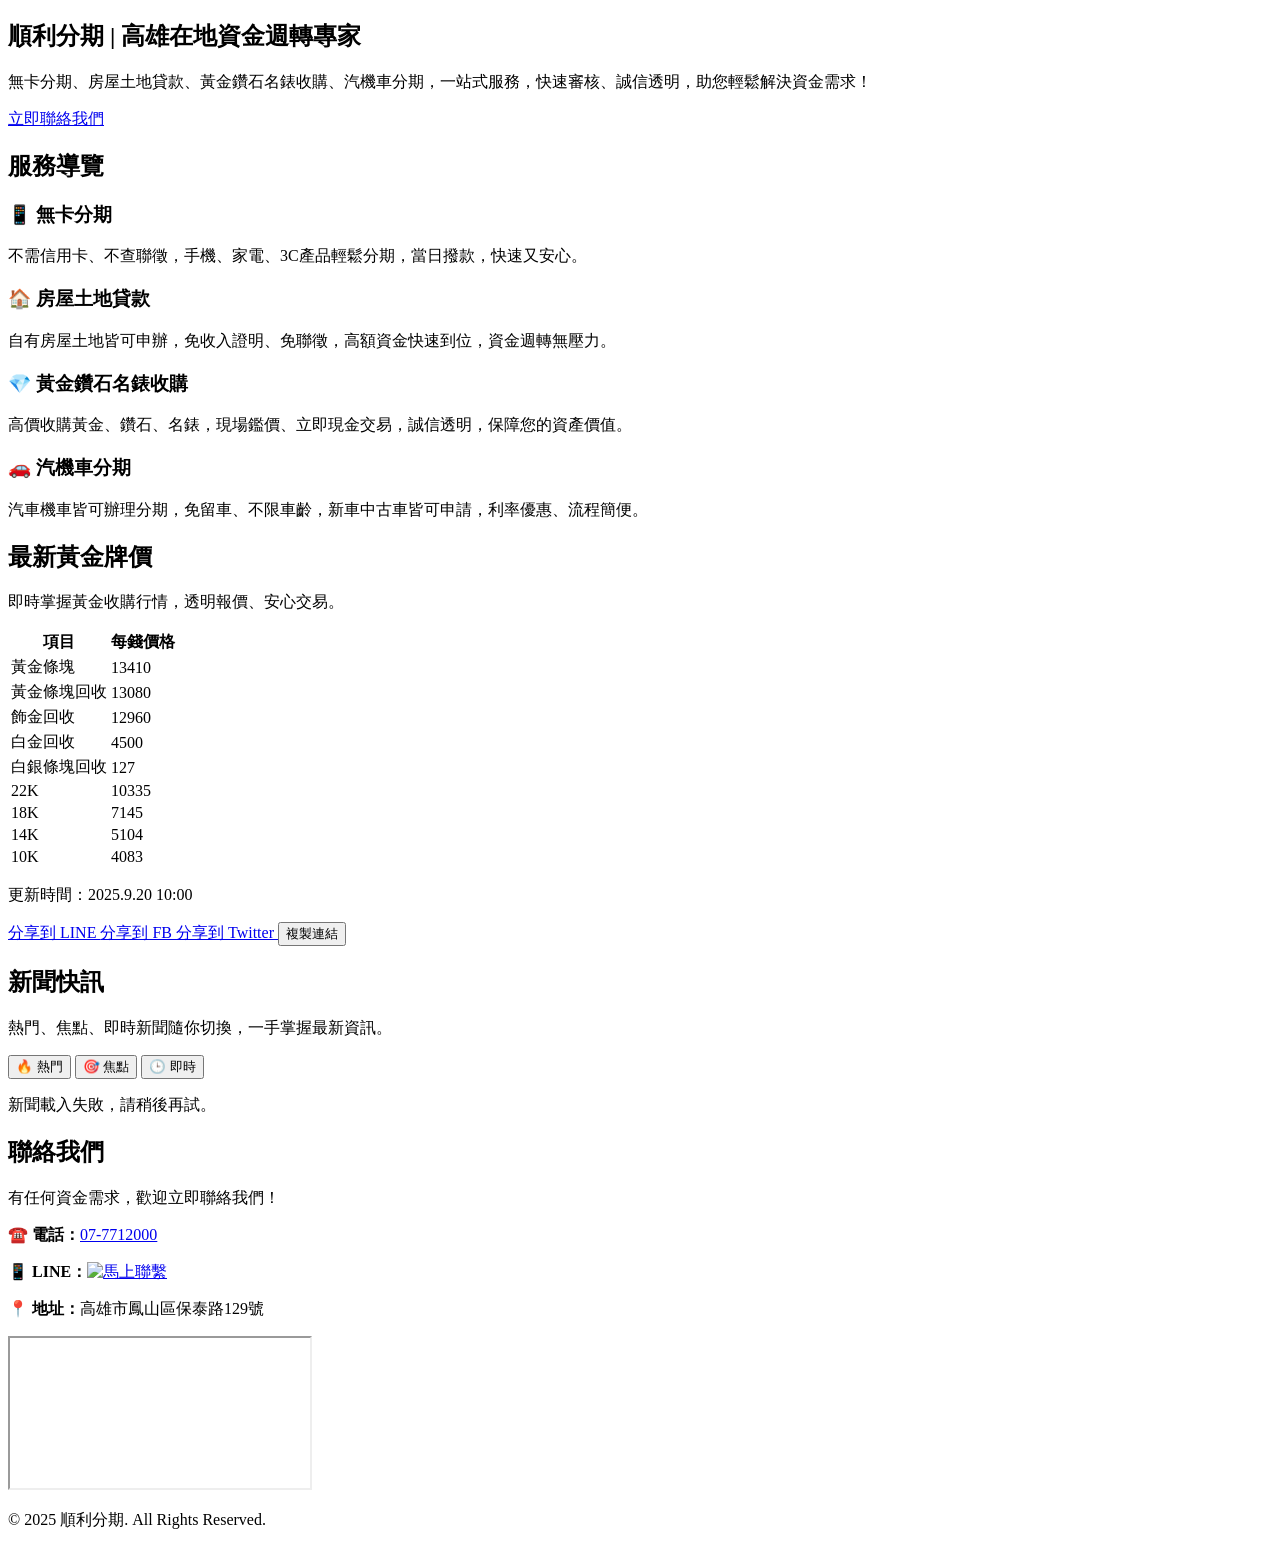
==== index.html @ 81bff9eb "Update index.html" ====
<!DOCTYPE html>
<html lang="zh-TW">
<head>
  <meta charset="UTF-8">
  <meta name="viewport" content="width=device-width, initial-scale=1.0">
  <meta name="description" content="順利分期提供高雄地區無卡分期、房屋土地貸款、黃金鑽石名錶收購、汽機車分期等服務，快速審核、誠信透明。">
  <meta property="og:title" content="順利分期 | 高雄在地資金週轉專家">
  <meta property="og:description" content="一站式資金週轉服務，立即聯絡順利分期。">
  <meta property="og:image" content="https://yourdomain.com/og-image.jpg">
  <meta property="og:url" content="https://yourdomain.com">
  <title>順利分期 | 高雄在地資金週轉專家</title>
  <script src="https://cdn.tailwindcss.com"></script>
</head>
<body class="bg-gray-100 font-sans leading-normal tracking-normal">
  <!-- Hero Section -->
  <section class="bg-gradient-to-r from-blue-800 to-blue-900 text-white py-20 shadow-lg">
    <div class="container mx-auto px-6 text-center">
      <h1 class="text-4xl md:text-5xl font-bold mb-4 drop-shadow">順利分期 | 高雄在地資金週轉專家</h1>
      <p class="text-lg md:text-xl mb-8 opacity-90">無卡分期、房屋土地貸款、黃金鑽石名錶收購、汽機車分期，一站式服務，快速審核、誠信透明，助您輕鬆解決資金需求！</p>
      <a href="#contact" class="bg-yellow-500 text-white px-6 py-3 rounded-full font-semibold hover:bg-yellow-600 shadow-md transition">立即聯絡我們</a>
    </div>
  </section>

  <!-- Services Section -->
  <section class="py-16">
    <div class="container mx-auto px-6">
      <h2 class="text-3xl font-bold text-center mb-12">服務導覽</h2>
      <div class="grid grid-cols-1 md:grid-cols-2 lg:grid-cols-4 gap-8">
        <div class="bg-white p-6 rounded-2xl shadow-md hover:shadow-xl transition">
          <h3 class="text-xl font-semibold mb-4">📱 無卡分期</h3>
          <p class="text-gray-600 leading-relaxed">不需信用卡、不查聯徵，手機、家電、3C產品輕鬆分期，當日撥款，快速又安心。</p>
        </div>
        <div class="bg-white p-6 rounded-2xl shadow-md hover:shadow-xl transition">
          <h3 class="text-xl font-semibold mb-4">🏠 房屋土地貸款</h3>
          <p class="text-gray-600 leading-relaxed">自有房屋土地皆可申辦，免收入證明、免聯徵，高額資金快速到位，資金週轉無壓力。</p>
        </div>
        <div class="bg-white p-6 rounded-2xl shadow-md hover:shadow-xl transition">
          <h3 class="text-xl font-semibold mb-4">💎 黃金鑽石名錶收購</h3>
          <p class="text-gray-600 leading-relaxed">高價收購黃金、鑽石、名錶，現場鑑價、立即現金交易，誠信透明，保障您的資產價值。</p>
        </div>
        <div class="bg-white p-6 rounded-2xl shadow-md hover:shadow-xl transition">
          <h3 class="text-xl font-semibold mb-4">🚗 汽機車分期</h3>
          <p class="text-gray-600 leading-relaxed">汽車機車皆可辦理分期，免留車、不限車齡，新車中古車皆可申請，利率優惠、流程簡便。</p>
        </div>
      </div>
    </div>
  </section>

  <!-- Gold Price Section -->
  <section class="bg-gray-100 py-16">
    <div class="container mx-auto px-6">
      <h2 class="text-3xl font-bold text-center mb-12">最新黃金牌價</h2>
      <p class="text-center mb-8 text-gray-600">即時掌握黃金收購行情，透明報價、安心交易。</p>

      <div id="gold-prices" class="bg-white p-6 rounded-2xl shadow-md overflow-x-auto">
        <p class="text-center text-gray-600 mb-4">載入中...</p>
      </div>

      <!-- 分享功能 -->
      <div class="flex justify-center gap-4 mt-6">
        <a href="https://social-plugins.line.me/lineit/share?url=https://andy19841011.github.io/shunli-fenqi/"
           target="_blank"
           class="px-4 py-2 rounded-full bg-green-500 text-white hover:bg-green-600 transition shadow">
           分享到 LINE
        </a>
        <a href="https://www.facebook.com/sharer/sharer.php?u=https://andy19841011.github.io/shunli-fenqi/"
           target="_blank"
           class="px-4 py-2 rounded-full bg-blue-600 text-white hover:bg-blue-700 transition shadow">
           分享到 FB
        </a>
        <a href="https://twitter.com/intent/tweet?url=https://andy19841011.github.io/shunli-fenqi/&text=最新黃金收購行情"
           target="_blank"
           class="px-4 py-2 rounded-full bg-sky-500 text-white hover:bg-sky-600 transition shadow">
           分享到 Twitter
        </a>
        <button onclick="copyGoldPriceLink()"
           class="px-4 py-2 rounded-full bg-gray-600 text-white hover:bg-gray-700 transition shadow">
           複製連結
        </button>
      </div>
    </div>
  </section>

  <!-- News Section -->
  <section class="bg-gradient-to-b from-gray-100 to-gray-200 py-16">
    <div class="container mx-auto px-6">
      <h2 class="text-3xl font-bold text-center mb-12">新聞快訊</h2>
      <p class="text-center mb-8 text-gray-600">熱門、焦點、即時新聞隨你切換，一手掌握最新資訊。</p>

      <div class="flex justify-center gap-4 mb-6">
        <button onclick="loadNews('hot')" class="px-4 py-2 rounded-full bg-blue-600 text-white hover:bg-blue-700 transition shadow">🔥 熱門</button>
        <button onclick="loadNews('focus')" class="px-4 py-2 rounded-full bg-green-600 text-white hover:bg-green-700 transition shadow">🎯 焦點</button>
        <button onclick="loadNews('latest')" class="px-4 py-2 rounded-full bg-yellow-500 text-white hover:bg-yellow-600 transition shadow">🕒 即時</button>
      </div>

      <div id="news-box" class="bg-white p-6 rounded-2xl shadow-md">
        <p class="text-center text-gray-600 mb-4">載入中...</p>
      </div>
    </div>
  </section>

  <!-- Contact Section -->
  <section id="contact" class="py-16 bg-white">
    <div class="container mx-auto px-6">
      <h2 class="text-3xl font-bold text-center mb-12">聯絡我們</h2>
      <div class="flex flex-col md:flex-row gap-8">
        <div class="md:w-1/2 bg-gray-50 p-6 rounded-2xl shadow-md">
          <p class="text-lg mb-4">有任何資金需求，歡迎立即聯絡我們！</p>
          <p class="mb-2"><strong>☎️ 電話：</strong><a href="tel:07-7712000" class="text-blue-600 hover:underline">07-7712000</a></p>
          <p class="mb-2"><strong>📱 LINE：</strong><a href="https://lin.ee/kFbT6Zs"><img src="https://scdn.line-apps.com/n/line_add_friends/btn/zh-Hant.png" alt="馬上聯繫" height="36"></a></p>
          <p class="mb-2"><strong>📍 地址：</strong>高雄市鳳山區保泰路129號</p>
        </div>
        <div class="md:w-1/2">
          <iframe src="https://www.google.com/maps/embed?pb=!1m18!1m12!1m3!1d3682.347083496693!2d120.3576983154021!3d22.62850898516014!2m3!1f0!2f0!3f0!3m2!1i1024!2i768!4f13.1!3m3!1m2!1s0x346e1b8e6d7e7e7b%3A0x7f1e0b7f8e9d0a1!2sKaohsiung%20City%2C%20Fengshan%20District%2C%20129!5e0!3m2!1szh-TW!2stw!4v1634567890123!5m2!1szh-TW!2stw" class="w-full h-96 rounded-2xl shadow-md" allowfullscreen="" loading="lazy" title="順利分期地圖"></iframe>
        </div>
      </div>
    </div>
  </section>

  <!-- Footer -->
  <footer class="bg-blue-900 text-white py-6">
    <div class="container mx-auto px-6 text-center">
      <p class="opacity-80">&copy; 2025 順利分期. All Rights Reserved.</p>
    </div>
  </footer>

  <!-- Scripts -->
  <script>
  const fallbackPrices = {
    date: "2025.9.20 10:00",
    "黃金條塊": "13410",
    "黃金條塊回收": "13080",
    "飾金回收": "12960",
    "白金回收": "4500",
    "白銀條塊回收": "127",
    "22K": "10335",
    "18K": "7145",
    "14K": "5104",
    "10K": "4083"
  };

  // 抓取 GoldLegend 金價
  async function fetchGoldPrices() {
    const container = document.getElementById("gold-prices");
    try {
      const proxyUrl =
        "https://api.allorigins.win/get?url=" +
        encodeURIComponent("https://www.goldlegend.com/tw/price");
      const resp = await fetch(proxyUrl);
      const data = await resp.json();
      const html = data.contents;

      const sell = html.match(/賣出<\/td>\s*<td[^>]*>(\d+)/)?.[1];
      const buy = html.match(/買進<\/td>\s*<td[^>]*>(\d+)/)?.[1];
      const recycle = html.match(/條塊回收<\/td>\s*<td[^>]*>(\d+)/)?.[1];
      const jewelry = html.match(/飾金回收<\/td>\s*<td[^>]*>(\d+)/)?.[1];
      const update = html.match(/更新時間：([^<]+)/)?.[1];

      const prices = {
        date: update || new Date().toLocaleString("zh-TW", { timeZone: "Asia/Taipei" }),
        "黃金條塊": sell || fallbackPrices["黃金條塊"],
        "黃金條塊回收": recycle || fallbackPrices["黃金條塊回收"],
        "飾金回收": jewelry || fallbackPrices["飾金回收"],
        "白金回收": fallbackPrices["白金回收"],
        "白銀條塊回收": fallbackPrices["白銀條塊回收"],
        "22K": fallbackPrices["22K"],
        "18K": fallbackPrices["18K"],
        "14K": fallbackPrices["14K"],
        "10K": fallbackPrices["10K"]
      };

      let tableHTML = `<div class='overflow-x-auto'>
        <table class='table-auto w-full border border-gray-200 text-sm text-gray-700'>
          <thead class='bg-yellow-100'>
            <tr><th class='px-4 py-2 border'>項目</th><th class='px-4 py-2 border'>每錢價格</th></tr>
          </thead>
          <tbody>
          ${Object.entries(prices).filter(([k]) => k !== "date").map(
            ([key, val]) => `
            <tr class='hover:bg-gray-50'>
              <td class='px-4 py-2 border text-center'>${key}</td>
              <td class='px-4 py-2 border text-center font-medium'>${val}</td>
            </tr>`
          ).join("")}
          </tbody>
        </table>
      </div>
      <p class='text-center text-xs text-gray-500 mt-2'>更新時間：${prices.date}</p>`;
      container.innerHTML = tableHTML;

    } catch (error) {
      console.error("金價載入失敗：", error);
      let tableHTML = `<div class='overflow-x-auto'>
        <table class='table-auto w-full border border-gray-200 text-sm text-gray-700'>
          <thead class='bg-yellow-100'>
            <tr><th class='px-4 py-2 border'>項目</th><th class='px-4 py-2 border'>每錢價格</th></tr>
          </thead>
          <tbody>
          ${Object.entries(fallbackPrices).filter(([k]) => k !== "date").map(
            ([key, val]) => `
            <tr class='hover:bg-gray-50'>
              <td class='px-4 py-2 border text-center'>${key}</td>
              <td class='px-4 py-2 border text-center font-medium'>${val}</td>
            </tr>`
          ).join("")}
          </tbody>
        </table>
      </div>
      <p class='text-center text-xs text-gray-500 mt-2'>更新時間：${fallbackPrices.date}</p>`;
      container.innerHTML = tableHTML;
    }
  }
  fetchGoldPrices();
  setInterval(fetchGoldPrices, 30 * 60 * 1000); // 每30分鐘更新

  function copyGoldPriceLink() {
    navigator.clipboard.writeText("https://andy19841011.github.io/shunli-fenqi/")
      .then(() => alert("已複製連結，可以貼到任何地方！"))
      .catch(() => alert("複製失敗，請手動複製網址"));
  }

  // RSS 新聞
  const RSS_SOURCES = {
    hot: "https://udn.com/rssfeed/news/2",
    focus: "https://www.cna.com.tw/rss.aspx?Type=2",
    latest: "https://udn.com/rssfeed/news/1"
  };

  async function fetchRSS(rssUrl) {
    const apiUrl = "https://api.allorigins.win/get?url=" + encodeURIComponent(rssUrl);
    const response = await fetch(apiUrl);
    const data = await response.json();
    const parser = new DOMParser();
    return parser.parseFromString(data.contents, "application/xml");
  }

  async function loadNews(type = "hot") {
    const container = document.getElementById("news-box");
    container.innerHTML = "<p class='text-center text-gray-600 mb-4'>載入中...</p>";
    try {
      const xml = await fetchRSS(RSS_SOURCES[type]);
      const items = xml.querySelectorAll("item");
      let html = "<ul class='divide-y divide-gray-200'>";
      items.forEach((item, index) => {
        if (index < 5) {
          const title = item.querySelector("title").textContent;
          const link = item.querySelector("link").textContent;
          html += `<li class='py-2'><a href="${link}" target="_blank" class="text-blue-600 hover:underline">${title}</a></li>`;
        }
      });
      html += "</ul>";
      container.innerHTML = html;
    } catch (err) {
      container.innerHTML = "<p class='text-center text-red-500'>新聞載入失敗，請稍後再試。</p>";
    }
  }
  loadNews("hot");
  </script>
</body>
</html>
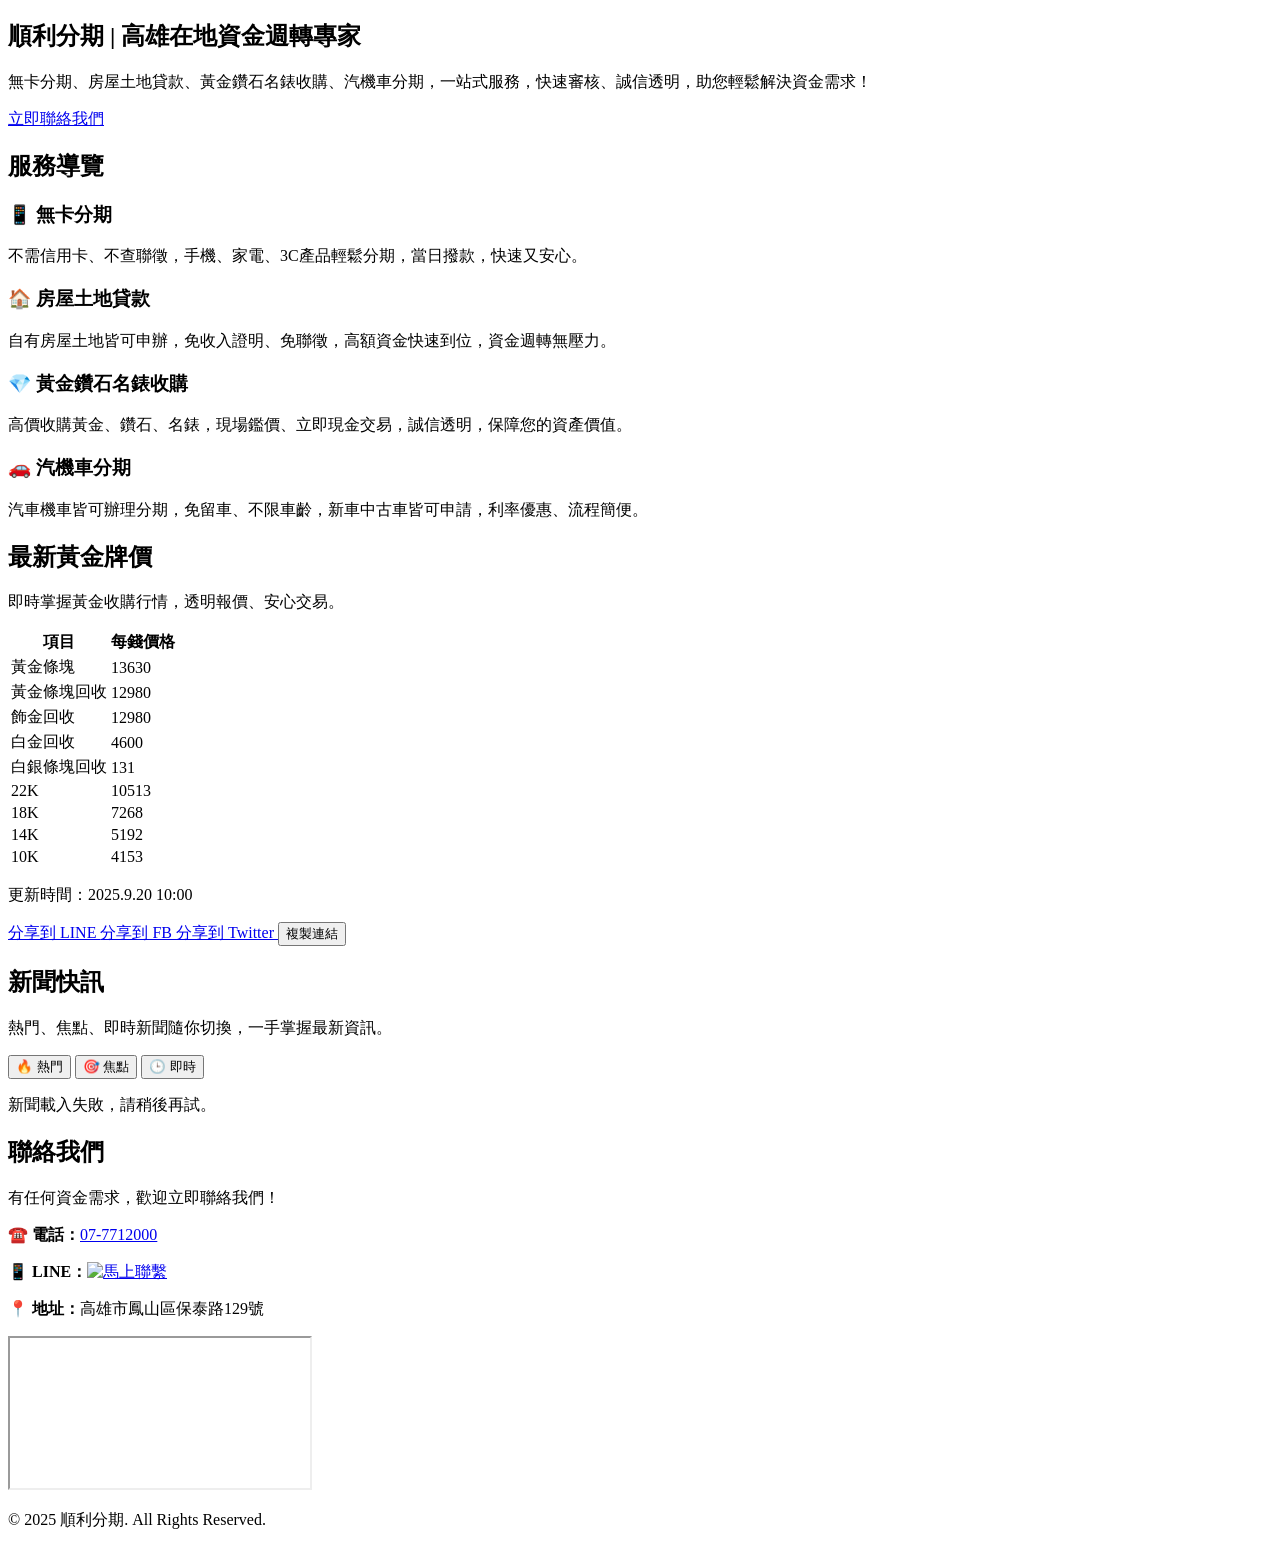
==== commit 0c81d5a9: "Update index.html" ====
--- a/index.html
+++ b/index.html
@@ -128,15 +128,15 @@
   <script>
   const fallbackPrices = {
     date: "2025.9.20 10:00",
-    "黃金條塊": "13410",
-    "黃金條塊回收": "13080",
-    "飾金回收": "12960",
-    "白金回收": "4500",
-    "白銀條塊回收": "127",
-    "22K": "10335",
-    "18K": "7145",
-    "14K": "5104",
-    "10K": "4083"
+    "黃金條塊": "13630",
+    "黃金條塊回收": "12980",
+    "飾金回收": "12980",
+    "白金回收": "4600",
+    "白銀條塊回收": "131",
+    "22K": "10513",
+    "18K": "7268",
+    "14K": "5192",
+    "10K": "4153"
   };
 
   // 抓取 GoldLegend 金價
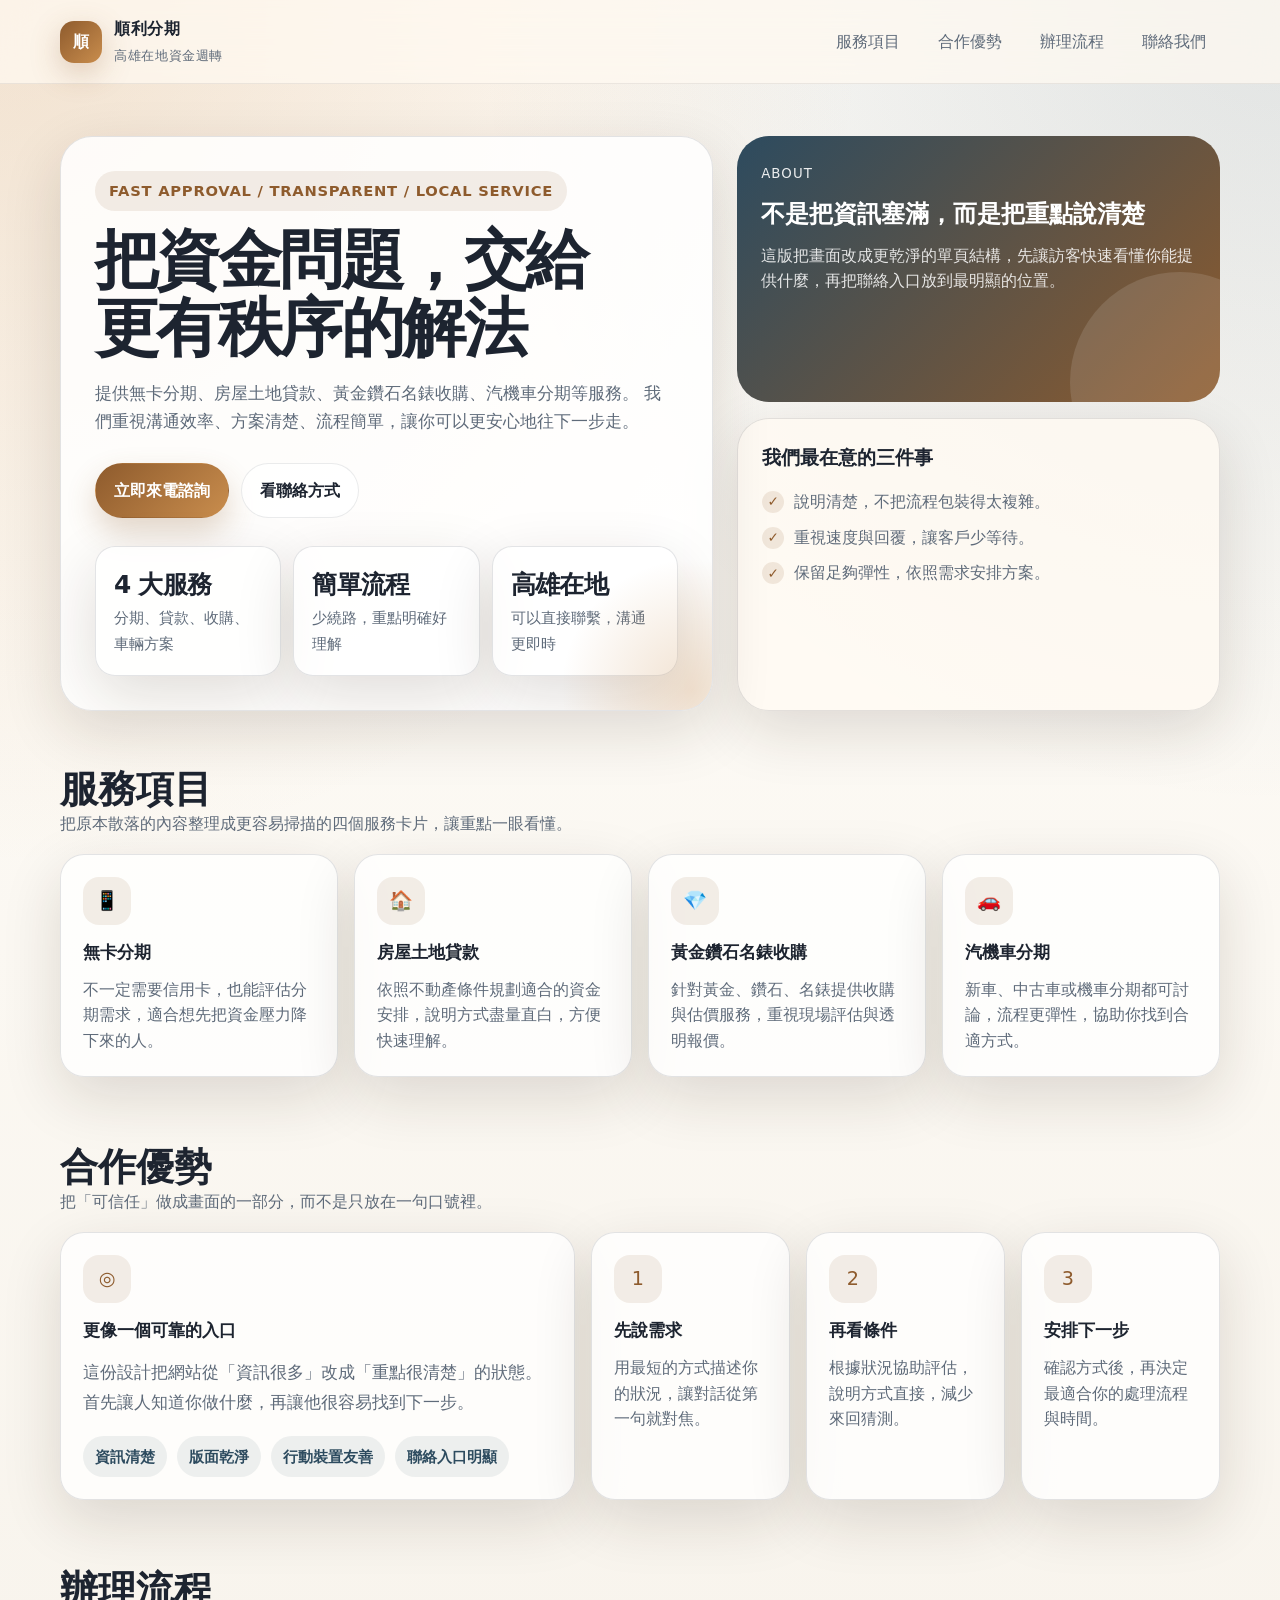
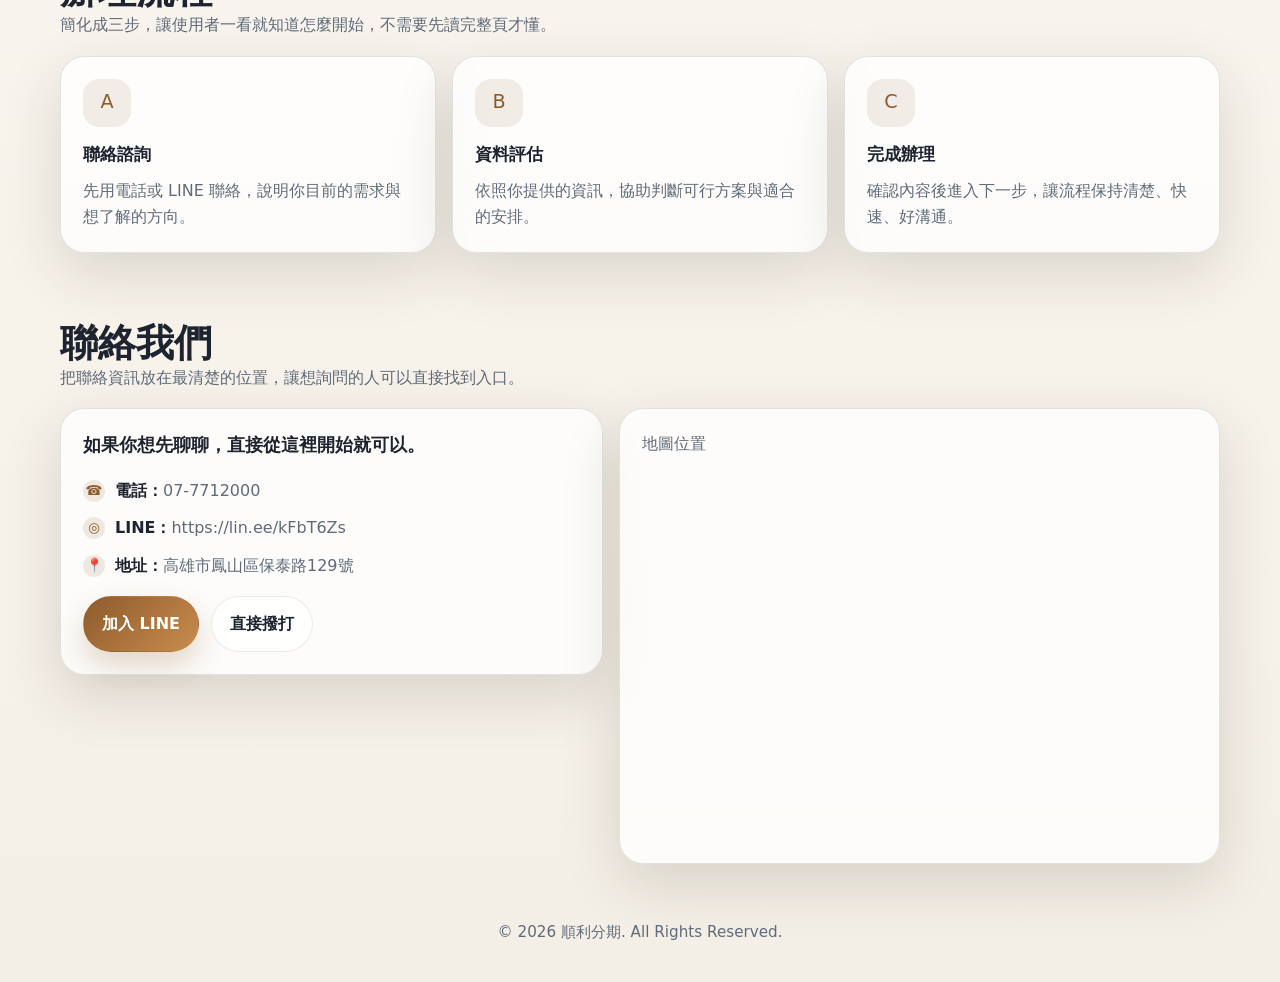
==== commit c7943c9a: "Redesign homepage and remove gold price section" ====
--- a/index.html
+++ b/index.html
@@ -3,258 +3,702 @@
 <head>
   <meta charset="UTF-8">
   <meta name="viewport" content="width=device-width, initial-scale=1.0">
-  <meta name="description" content="順利分期提供高雄地區無卡分期、房屋土地貸款、黃金鑽石名錶收購、汽機車分期等服務，快速審核、誠信透明。">
-  <meta property="og:title" content="順利分期 | 高雄在地資金週轉專家">
-  <meta property="og:description" content="一站式資金週轉服務，立即聯絡順利分期。">
-  <meta property="og:image" content="https://yourdomain.com/og-image.jpg">
-  <meta property="og:url" content="https://yourdomain.com">
-  <title>順利分期 | 高雄在地資金週轉專家</title>
-  <script src="https://cdn.tailwindcss.com"></script>
+  <meta name="description" content="順利分期提供無卡分期、房屋土地貸款、黃金鑽石名錶收購、汽機車分期等服務，重視效率、透明與安心。">
+  <title>順利分期 | 高雄資金週轉專家</title>
+  <style>
+    :root {
+      --bg: #f4efe6;
+      --bg-soft: #fffaf2;
+      --surface: rgba(255, 255, 255, 0.84);
+      --surface-strong: #ffffff;
+      --text: #1d2430;
+      --muted: #5f6b7a;
+      --line: rgba(29, 36, 48, 0.12);
+      --brand: #8e5b2d;
+      --brand-2: #c98d4d;
+      --brand-3: #2d4b5f;
+      --shadow: 0 20px 60px rgba(39, 29, 14, 0.14);
+      --radius-xl: 32px;
+      --radius-lg: 24px;
+      --radius-md: 18px;
+      --radius-sm: 14px;
+      --max: 1160px;
+    }
+
+    * { box-sizing: border-box; }
+    html { scroll-behavior: smooth; }
+    body {
+      margin: 0;
+      color: var(--text);
+      background:
+        radial-gradient(circle at top left, rgba(201, 141, 77, 0.24), transparent 30%),
+        radial-gradient(circle at top right, rgba(45, 75, 95, 0.14), transparent 28%),
+        linear-gradient(180deg, #fffdf9 0%, var(--bg) 100%);
+      font-family: "Noto Sans TC", "PingFang TC", "Microsoft JhengHei", system-ui, sans-serif;
+      line-height: 1.6;
+    }
+
+    a { color: inherit; text-decoration: none; }
+    img { max-width: 100%; display: block; }
+
+    .wrap {
+      width: min(100% - 32px, var(--max));
+      margin: 0 auto;
+    }
+
+    .topbar {
+      position: sticky;
+      top: 0;
+      z-index: 20;
+      backdrop-filter: blur(16px);
+      background: rgba(255, 250, 242, 0.72);
+      border-bottom: 1px solid rgba(29, 36, 48, 0.08);
+    }
+
+    .nav {
+      display: flex;
+      align-items: center;
+      justify-content: space-between;
+      gap: 16px;
+      padding: 16px 0;
+    }
+
+    .brand {
+      display: flex;
+      align-items: center;
+      gap: 12px;
+      font-weight: 800;
+      letter-spacing: 0.04em;
+    }
+
+    .brand-mark {
+      width: 42px;
+      height: 42px;
+      border-radius: 14px;
+      display: grid;
+      place-items: center;
+      color: #fff;
+      background: linear-gradient(135deg, var(--brand), var(--brand-2));
+      box-shadow: 0 10px 30px rgba(142, 91, 45, 0.28);
+    }
+
+    .nav-links {
+      display: flex;
+      flex-wrap: wrap;
+      gap: 10px;
+      justify-content: flex-end;
+    }
+
+    .nav-links a {
+      padding: 10px 14px;
+      border-radius: 999px;
+      color: var(--muted);
+      transition: 0.2s ease;
+    }
+
+    .nav-links a:hover {
+      color: var(--text);
+      background: rgba(255, 255, 255, 0.8);
+    }
+
+    .hero {
+      padding: 52px 0 22px;
+    }
+
+    .hero-grid {
+      display: grid;
+      grid-template-columns: 1.15fr 0.85fr;
+      gap: 24px;
+      align-items: stretch;
+    }
+
+    .hero-card, .panel, .feature, .stat, .step, .contact-card, .map-card {
+      background: var(--surface);
+      border: 1px solid var(--line);
+      box-shadow: var(--shadow);
+    }
+
+    .hero-card {
+      border-radius: var(--radius-xl);
+      padding: 34px;
+      position: relative;
+      overflow: hidden;
+      min-height: 100%;
+    }
+
+    .hero-card::after {
+      content: "";
+      position: absolute;
+      inset: auto -120px -120px auto;
+      width: 280px;
+      height: 280px;
+      border-radius: 50%;
+      background: radial-gradient(circle, rgba(201, 141, 77, 0.26), transparent 66%);
+      pointer-events: none;
+    }
+
+    .eyebrow {
+      display: inline-flex;
+      align-items: center;
+      gap: 8px;
+      padding: 8px 14px;
+      border-radius: 999px;
+      background: rgba(142, 91, 45, 0.1);
+      color: var(--brand);
+      font-size: 0.92rem;
+      font-weight: 700;
+      letter-spacing: 0.05em;
+      text-transform: uppercase;
+    }
+
+    h1, h2, h3, p { margin: 0; }
+
+    h1 {
+      font-size: clamp(2.3rem, 5vw, 4.7rem);
+      line-height: 1.06;
+      letter-spacing: -0.04em;
+      margin-top: 16px;
+      max-width: 12ch;
+    }
+
+    .lede {
+      margin-top: 18px;
+      max-width: 62ch;
+      color: var(--muted);
+      font-size: 1.06rem;
+    }
+
+    .hero-actions {
+      display: flex;
+      flex-wrap: wrap;
+      gap: 12px;
+      margin-top: 28px;
+    }
+
+    .btn {
+      display: inline-flex;
+      align-items: center;
+      justify-content: center;
+      gap: 10px;
+      padding: 14px 18px;
+      border-radius: 999px;
+      font-weight: 700;
+      transition: transform 0.18s ease, box-shadow 0.18s ease, background 0.18s ease;
+      border: 1px solid transparent;
+    }
+
+    .btn:hover { transform: translateY(-1px); }
+
+    .btn.primary {
+      color: white;
+      background: linear-gradient(135deg, var(--brand), var(--brand-2));
+      box-shadow: 0 14px 30px rgba(142, 91, 45, 0.24);
+    }
+
+    .btn.secondary {
+      background: rgba(255, 255, 255, 0.78);
+      border-color: rgba(29, 36, 48, 0.09);
+      color: var(--text);
+    }
+
+    .hero-meta {
+      display: grid;
+      grid-template-columns: repeat(3, minmax(0, 1fr));
+      gap: 12px;
+      margin-top: 28px;
+    }
+
+    .stat {
+      border-radius: 20px;
+      padding: 18px;
+      background: rgba(255, 255, 255, 0.72);
+    }
+
+    .stat strong {
+      display: block;
+      font-size: 1.55rem;
+      letter-spacing: -0.03em;
+    }
+
+    .stat span {
+      color: var(--muted);
+      font-size: 0.93rem;
+    }
+
+    .hero-aside {
+      display: grid;
+      gap: 16px;
+    }
+
+    .panel {
+      border-radius: var(--radius-xl);
+      padding: 24px;
+      background: rgba(255, 250, 242, 0.78);
+    }
+
+    .panel h2 {
+      font-size: 1.2rem;
+      margin-bottom: 10px;
+    }
+
+    .checklist {
+      display: grid;
+      gap: 10px;
+      margin-top: 16px;
+      color: var(--muted);
+      padding: 0;
+      list-style: none;
+    }
+
+    .checklist li {
+      display: flex;
+      align-items: flex-start;
+      gap: 10px;
+    }
+
+    .check {
+      width: 22px;
+      height: 22px;
+      flex: 0 0 22px;
+      border-radius: 50%;
+      display: grid;
+      place-items: center;
+      background: rgba(142, 91, 45, 0.12);
+      color: var(--brand);
+      font-size: 0.85rem;
+      margin-top: 2px;
+    }
+
+    .panel-highlight {
+      border-radius: var(--radius-xl);
+      padding: 24px;
+      color: white;
+      background:
+        linear-gradient(135deg, rgba(45, 75, 95, 0.96), rgba(142, 91, 45, 0.92)),
+        linear-gradient(135deg, #2d4b5f, #8e5b2d);
+      position: relative;
+      overflow: hidden;
+    }
+
+    .panel-highlight::after {
+      content: "";
+      position: absolute;
+      inset: auto -70px -90px auto;
+      width: 220px;
+      height: 220px;
+      border-radius: 50%;
+      background: rgba(255, 255, 255, 0.12);
+    }
+
+    .panel-highlight small {
+      display: inline-block;
+      margin-bottom: 10px;
+      opacity: 0.9;
+      letter-spacing: 0.08em;
+      text-transform: uppercase;
+    }
+
+    .panel-highlight p {
+      color: rgba(255, 255, 255, 0.86);
+      margin-top: 10px;
+    }
+
+    .section {
+      padding: 34px 0;
+    }
+
+    .section-head {
+      display: flex;
+      justify-content: space-between;
+      gap: 20px;
+      align-items: end;
+      margin-bottom: 18px;
+    }
+
+    .section-head h2 {
+      font-size: clamp(1.6rem, 3vw, 2.4rem);
+      line-height: 1.15;
+    }
+
+    .section-head p {
+      max-width: 54ch;
+      color: var(--muted);
+    }
+
+    .grid-4 {
+      display: grid;
+      grid-template-columns: repeat(4, minmax(0, 1fr));
+      gap: 16px;
+    }
+
+    .grid-3 {
+      display: grid;
+      grid-template-columns: repeat(3, minmax(0, 1fr));
+      gap: 16px;
+    }
+
+    .feature, .step, .contact-card, .map-card {
+      border-radius: var(--radius-lg);
+      padding: 22px;
+      background: rgba(255, 255, 255, 0.76);
+    }
+
+    .feature h3, .step h3 {
+      margin: 14px 0 10px;
+      font-size: 1.08rem;
+    }
+
+    .icon {
+      width: 48px;
+      height: 48px;
+      border-radius: 16px;
+      display: grid;
+      place-items: center;
+      background: rgba(142, 91, 45, 0.1);
+      color: var(--brand);
+      font-size: 1.2rem;
+    }
+
+    .feature p, .step p, .contact-card p, .contact-card li, .map-card p {
+      color: var(--muted);
+    }
+
+    .story {
+      display: grid;
+      grid-template-columns: 0.9fr 1.1fr;
+      gap: 16px;
+      align-items: stretch;
+    }
+
+    .story .feature {
+      min-height: 100%;
+    }
+
+    .quote {
+      font-size: 1.05rem;
+      line-height: 1.8;
+      color: var(--text);
+      margin-top: 12px;
+    }
+
+    .badge-row {
+      display: flex;
+      flex-wrap: wrap;
+      gap: 10px;
+      margin-top: 18px;
+    }
+
+    .badge {
+      padding: 9px 12px;
+      border-radius: 999px;
+      background: rgba(45, 75, 95, 0.08);
+      color: var(--brand-3);
+      font-size: 0.92rem;
+      font-weight: 600;
+    }
+
+    .contact-layout {
+      display: grid;
+      grid-template-columns: 0.95fr 1.05fr;
+      gap: 16px;
+      align-items: start;
+    }
+
+    .contact-card ul {
+      list-style: none;
+      padding: 0;
+      margin: 18px 0 0;
+      display: grid;
+      gap: 12px;
+    }
+
+    .contact-card li {
+      display: flex;
+      gap: 10px;
+      align-items: flex-start;
+    }
+
+    .contact-card strong {
+      color: var(--text);
+    }
+
+    .contact-actions {
+      display: flex;
+      flex-wrap: wrap;
+      gap: 12px;
+      margin-top: 18px;
+    }
+
+    .map-card iframe {
+      width: 100%;
+      height: 100%;
+      min-height: 360px;
+      border: 0;
+      border-radius: 18px;
+      margin-top: 16px;
+      filter: saturate(0.92) contrast(1.02);
+    }
+
+    footer {
+      padding: 22px 0 38px;
+      color: var(--muted);
+      text-align: center;
+      font-size: 0.95rem;
+    }
+
+    @media (max-width: 1024px) {
+      .hero-grid,
+      .grid-4,
+      .grid-3,
+      .story,
+      .contact-layout {
+        grid-template-columns: 1fr;
+      }
+
+      .section-head {
+        flex-direction: column;
+        align-items: start;
+      }
+
+      h1 { max-width: 100%; }
+    }
+
+    @media (max-width: 720px) {
+      .wrap { width: min(100% - 20px, var(--max)); }
+      .nav {
+        flex-direction: column;
+        align-items: start;
+      }
+      .hero { padding-top: 30px; }
+      .hero-card, .panel, .feature, .step, .contact-card, .map-card { border-radius: 22px; }
+      .hero-card, .panel-highlight, .panel { padding: 22px; }
+      .hero-meta { grid-template-columns: 1fr; }
+      .nav-links { justify-content: flex-start; }
+      .btn { width: 100%; }
+      .hero-actions, .contact-actions { display: grid; }
+      .map-card iframe { min-height: 280px; }
+    }
+  </style>
 </head>
-<body class="bg-gray-100 font-sans leading-normal tracking-normal">
-  <!-- Hero Section -->
-  <section class="bg-gradient-to-r from-blue-800 to-blue-900 text-white py-20 shadow-lg">
-    <div class="container mx-auto px-6 text-center">
-      <h1 class="text-4xl md:text-5xl font-bold mb-4 drop-shadow">順利分期 | 高雄在地資金週轉專家</h1>
-      <p class="text-lg md:text-xl mb-8 opacity-90">無卡分期、房屋土地貸款、黃金鑽石名錶收購、汽機車分期，一站式服務，快速審核、誠信透明，助您輕鬆解決資金需求！</p>
-      <a href="#contact" class="bg-yellow-500 text-white px-6 py-3 rounded-full font-semibold hover:bg-yellow-600 shadow-md transition">立即聯絡我們</a>
+<body>
+  <header class="topbar">
+    <div class="wrap nav">
+      <div class="brand">
+        <div class="brand-mark">順</div>
+        <div>
+          <div>順利分期</div>
+          <small style="color: var(--muted); font-weight: 500;">高雄在地資金週轉</small>
+        </div>
+      </div>
+      <nav class="nav-links">
+        <a href="#services">服務項目</a>
+        <a href="#advantages">合作優勢</a>
+        <a href="#process">辦理流程</a>
+        <a href="#contact">聯絡我們</a>
+      </nav>
     </div>
-  </section>
-
-  <!-- Services Section -->
-  <section class="py-16">
-    <div class="container mx-auto px-6">
-      <h2 class="text-3xl font-bold text-center mb-12">服務導覽</h2>
-      <div class="grid grid-cols-1 md:grid-cols-2 lg:grid-cols-4 gap-8">
-        <div class="bg-white p-6 rounded-2xl shadow-md hover:shadow-xl transition">
-          <h3 class="text-xl font-semibold mb-4">📱 無卡分期</h3>
-          <p class="text-gray-600 leading-relaxed">不需信用卡、不查聯徵，手機、家電、3C產品輕鬆分期，當日撥款，快速又安心。</p>
-        </div>
-        <div class="bg-white p-6 rounded-2xl shadow-md hover:shadow-xl transition">
-          <h3 class="text-xl font-semibold mb-4">🏠 房屋土地貸款</h3>
-          <p class="text-gray-600 leading-relaxed">自有房屋土地皆可申辦，免收入證明、免聯徵，高額資金快速到位，資金週轉無壓力。</p>
-        </div>
-        <div class="bg-white p-6 rounded-2xl shadow-md hover:shadow-xl transition">
-          <h3 class="text-xl font-semibold mb-4">💎 黃金鑽石名錶收購</h3>
-          <p class="text-gray-600 leading-relaxed">高價收購黃金、鑽石、名錶，現場鑑價、立即現金交易，誠信透明，保障您的資產價值。</p>
-        </div>
-        <div class="bg-white p-6 rounded-2xl shadow-md hover:shadow-xl transition">
-          <h3 class="text-xl font-semibold mb-4">🚗 汽機車分期</h3>
-          <p class="text-gray-600 leading-relaxed">汽車機車皆可辦理分期，免留車、不限車齡，新車中古車皆可申請，利率優惠、流程簡便。</p>
-        </div>
+  </header>
+
+  <main>
+    <section class="hero">
+      <div class="wrap hero-grid">
+        <article class="hero-card">
+          <span class="eyebrow">Fast approval / Transparent / Local service</span>
+          <h1>把資金問題，交給更有秩序的解法</h1>
+          <p class="lede">
+            提供無卡分期、房屋土地貸款、黃金鑽石名錶收購、汽機車分期等服務。
+            我們重視溝通效率、方案清楚、流程簡單，讓你可以更安心地往下一步走。
+          </p>
+
+          <div class="hero-actions">
+            <a class="btn primary" href="tel:07-7712000">立即來電諮詢</a>
+            <a class="btn secondary" href="#contact">看聯絡方式</a>
+          </div>
+
+          <div class="hero-meta">
+            <div class="stat">
+              <strong>4 大服務</strong>
+              <span>分期、貸款、收購、車輛方案</span>
+            </div>
+            <div class="stat">
+              <strong>簡單流程</strong>
+              <span>少繞路，重點明確好理解</span>
+            </div>
+            <div class="stat">
+              <strong>高雄在地</strong>
+              <span>可以直接聯繫，溝通更即時</span>
+            </div>
+          </div>
+        </article>
+
+        <aside class="hero-aside">
+          <div class="panel-highlight">
+            <small>About</small>
+            <h2>不是把資訊塞滿，而是把重點說清楚</h2>
+            <p>這版把畫面改成更乾淨的單頁結構，先讓訪客快速看懂你能提供什麼，再把聯絡入口放到最明顯的位置。</p>
+          </div>
+          <div class="panel">
+            <h2>我們最在意的三件事</h2>
+            <ul class="checklist">
+              <li><span class="check">✓</span><span>說明清楚，不把流程包裝得太複雜。</span></li>
+              <li><span class="check">✓</span><span>重視速度與回覆，讓客戶少等待。</span></li>
+              <li><span class="check">✓</span><span>保留足夠彈性，依照需求安排方案。</span></li>
+            </ul>
+          </div>
+        </aside>
       </div>
-    </div>
-  </section>
-
-  <!-- Gold Price Section -->
-  <section class="bg-gray-100 py-16">
-    <div class="container mx-auto px-6">
-      <h2 class="text-3xl font-bold text-center mb-12">最新黃金牌價</h2>
-      <p class="text-center mb-8 text-gray-600">即時掌握黃金收購行情，透明報價、安心交易。</p>
-
-      <div id="gold-prices" class="bg-white p-6 rounded-2xl shadow-md overflow-x-auto">
-        <p class="text-center text-gray-600 mb-4">載入中...</p>
+    </section>
+
+    <section id="services" class="section">
+      <div class="wrap">
+        <div class="section-head">
+          <div>
+            <h2>服務項目</h2>
+            <p>把原本散落的內容整理成更容易掃描的四個服務卡片，讓重點一眼看懂。</p>
+          </div>
+        </div>
+
+        <div class="grid-4">
+          <article class="feature">
+            <div class="icon">📱</div>
+            <h3>無卡分期</h3>
+            <p>不一定需要信用卡，也能評估分期需求，適合想先把資金壓力降下來的人。</p>
+          </article>
+          <article class="feature">
+            <div class="icon">🏠</div>
+            <h3>房屋土地貸款</h3>
+            <p>依照不動產條件規劃適合的資金安排，說明方式盡量直白，方便快速理解。</p>
+          </article>
+          <article class="feature">
+            <div class="icon">💎</div>
+            <h3>黃金鑽石名錶收購</h3>
+            <p>針對黃金、鑽石、名錶提供收購與估價服務，重視現場評估與透明報價。</p>
+          </article>
+          <article class="feature">
+            <div class="icon">🚗</div>
+            <h3>汽機車分期</h3>
+            <p>新車、中古車或機車分期都可討論，流程更彈性，協助你找到合適方式。</p>
+          </article>
+        </div>
       </div>
-
-      <!-- 分享功能 -->
-      <div class="flex justify-center gap-4 mt-6">
-        <a href="https://social-plugins.line.me/lineit/share?url=https://andy19841011.github.io/shunli-fenqi/"
-           target="_blank"
-           class="px-4 py-2 rounded-full bg-green-500 text-white hover:bg-green-600 transition shadow">
-           分享到 LINE
-        </a>
-        <a href="https://www.facebook.com/sharer/sharer.php?u=https://andy19841011.github.io/shunli-fenqi/"
-           target="_blank"
-           class="px-4 py-2 rounded-full bg-blue-600 text-white hover:bg-blue-700 transition shadow">
-           分享到 FB
-        </a>
-        <a href="https://twitter.com/intent/tweet?url=https://andy19841011.github.io/shunli-fenqi/&text=最新黃金收購行情"
-           target="_blank"
-           class="px-4 py-2 rounded-full bg-sky-500 text-white hover:bg-sky-600 transition shadow">
-           分享到 Twitter
-        </a>
-        <button onclick="copyGoldPriceLink()"
-           class="px-4 py-2 rounded-full bg-gray-600 text-white hover:bg-gray-700 transition shadow">
-           複製連結
-        </button>
+    </section>
+
+    <section id="advantages" class="section">
+      <div class="wrap">
+        <div class="section-head">
+          <div>
+            <h2>合作優勢</h2>
+            <p>把「可信任」做成畫面的一部分，而不是只放在一句口號裡。</p>
+          </div>
+        </div>
+
+        <div class="story">
+          <article class="feature">
+            <div class="icon">◎</div>
+            <h3>更像一個可靠的入口</h3>
+            <p class="quote">
+              這份設計把網站從「資訊很多」改成「重點很清楚」的狀態。
+              首先讓人知道你做什麼，再讓他很容易找到下一步。
+            </p>
+            <div class="badge-row">
+              <span class="badge">資訊清楚</span>
+              <span class="badge">版面乾淨</span>
+              <span class="badge">行動裝置友善</span>
+              <span class="badge">聯絡入口明顯</span>
+            </div>
+          </article>
+
+          <div class="grid-3">
+            <article class="step">
+              <div class="icon">1</div>
+              <h3>先說需求</h3>
+              <p>用最短的方式描述你的狀況，讓對話從第一句就對焦。</p>
+            </article>
+            <article class="step">
+              <div class="icon">2</div>
+              <h3>再看條件</h3>
+              <p>根據狀況協助評估，說明方式直接，減少來回猜測。</p>
+            </article>
+            <article class="step">
+              <div class="icon">3</div>
+              <h3>安排下一步</h3>
+              <p>確認方式後，再決定最適合你的處理流程與時間。</p>
+            </article>
+          </div>
+        </div>
       </div>
-    </div>
-  </section>
-
-  <!-- News Section -->
-  <section class="bg-gradient-to-b from-gray-100 to-gray-200 py-16">
-    <div class="container mx-auto px-6">
-      <h2 class="text-3xl font-bold text-center mb-12">新聞快訊</h2>
-      <p class="text-center mb-8 text-gray-600">熱門、焦點、即時新聞隨你切換，一手掌握最新資訊。</p>
-
-      <div class="flex justify-center gap-4 mb-6">
-        <button onclick="loadNews('hot')" class="px-4 py-2 rounded-full bg-blue-600 text-white hover:bg-blue-700 transition shadow">🔥 熱門</button>
-        <button onclick="loadNews('focus')" class="px-4 py-2 rounded-full bg-green-600 text-white hover:bg-green-700 transition shadow">🎯 焦點</button>
-        <button onclick="loadNews('latest')" class="px-4 py-2 rounded-full bg-yellow-500 text-white hover:bg-yellow-600 transition shadow">🕒 即時</button>
+    </section>
+
+    <section id="process" class="section">
+      <div class="wrap">
+        <div class="section-head">
+          <div>
+            <h2>辦理流程</h2>
+            <p>簡化成三步，讓使用者一看就知道怎麼開始，不需要先讀完整頁才懂。</p>
+          </div>
+        </div>
+
+        <div class="grid-3">
+          <article class="step">
+            <div class="icon">A</div>
+            <h3>聯絡諮詢</h3>
+            <p>先用電話或 LINE 聯絡，說明你目前的需求與想了解的方向。</p>
+          </article>
+          <article class="step">
+            <div class="icon">B</div>
+            <h3>資料評估</h3>
+            <p>依照你提供的資訊，協助判斷可行方案與適合的安排。</p>
+          </article>
+          <article class="step">
+            <div class="icon">C</div>
+            <h3>完成辦理</h3>
+            <p>確認內容後進入下一步，讓流程保持清楚、快速、好溝通。</p>
+          </article>
+        </div>
       </div>
-
-      <div id="news-box" class="bg-white p-6 rounded-2xl shadow-md">
-        <p class="text-center text-gray-600 mb-4">載入中...</p>
+    </section>
+
+    <section id="contact" class="section">
+      <div class="wrap">
+        <div class="section-head">
+          <div>
+            <h2>聯絡我們</h2>
+            <p>把聯絡資訊放在最清楚的位置，讓想詢問的人可以直接找到入口。</p>
+          </div>
+        </div>
+
+        <div class="contact-layout">
+          <article class="contact-card">
+            <p style="font-size: 1.1rem; color: var(--text); font-weight: 700;">如果你想先聊聊，直接從這裡開始就可以。</p>
+            <ul>
+              <li><span class="check">☎</span><span><strong>電話：</strong><a href="tel:07-7712000">07-7712000</a></span></li>
+              <li><span class="check">◎</span><span><strong>LINE：</strong><a href="https://lin.ee/kFbT6Zs" target="_blank" rel="noreferrer">https://lin.ee/kFbT6Zs</a></span></li>
+              <li><span class="check">📍</span><span><strong>地址：</strong>高雄市鳳山區保泰路129號</span></li>
+            </ul>
+            <div class="contact-actions">
+              <a class="btn primary" href="https://lin.ee/kFbT6Zs" target="_blank" rel="noreferrer">加入 LINE</a>
+              <a class="btn secondary" href="tel:07-7712000">直接撥打</a>
+            </div>
+          </article>
+
+          <article class="map-card">
+            <p>地圖位置</p>
+            <iframe
+              title="順利分期地圖"
+              loading="lazy"
+              referrerpolicy="no-referrer-when-downgrade"
+              src="https://www.google.com/maps/embed?pb=!1m18!1m12!1m3!1d3682.347083496693!2d120.3576983154021!3d22.62850898516014!2m3!1f0!2f0!3f0!3m2!1i1024!2i768!4f13.1!3m3!1m2!1s0x346e1b8e6d7e7e7b%3A0x7f1e0b7f8e9d0a1!2sKaohsiung%20City%2C%20Fengshan%20District%2C%20129!5e0!3m2!1szh-TW!2stw!4v1634567890123!5m2!1szh-TW!2stw">
+            </iframe>
+          </article>
+        </div>
       </div>
-    </div>
-  </section>
-
-  <!-- Contact Section -->
-  <section id="contact" class="py-16 bg-white">
-    <div class="container mx-auto px-6">
-      <h2 class="text-3xl font-bold text-center mb-12">聯絡我們</h2>
-      <div class="flex flex-col md:flex-row gap-8">
-        <div class="md:w-1/2 bg-gray-50 p-6 rounded-2xl shadow-md">
-          <p class="text-lg mb-4">有任何資金需求，歡迎立即聯絡我們！</p>
-          <p class="mb-2"><strong>☎️ 電話：</strong><a href="tel:07-7712000" class="text-blue-600 hover:underline">07-7712000</a></p>
-          <p class="mb-2"><strong>📱 LINE：</strong><a href="https://lin.ee/kFbT6Zs"><img src="https://scdn.line-apps.com/n/line_add_friends/btn/zh-Hant.png" alt="馬上聯繫" height="36"></a></p>
-          <p class="mb-2"><strong>📍 地址：</strong>高雄市鳳山區保泰路129號</p>
-        </div>
-        <div class="md:w-1/2">
-          <iframe src="https://www.google.com/maps/embed?pb=!1m18!1m12!1m3!1d3682.347083496693!2d120.3576983154021!3d22.62850898516014!2m3!1f0!2f0!3f0!3m2!1i1024!2i768!4f13.1!3m3!1m2!1s0x346e1b8e6d7e7e7b%3A0x7f1e0b7f8e9d0a1!2sKaohsiung%20City%2C%20Fengshan%20District%2C%20129!5e0!3m2!1szh-TW!2stw!4v1634567890123!5m2!1szh-TW!2stw" class="w-full h-96 rounded-2xl shadow-md" allowfullscreen="" loading="lazy" title="順利分期地圖"></iframe>
-        </div>
-      </div>
-    </div>
-  </section>
-
-  <!-- Footer -->
-  <footer class="bg-blue-900 text-white py-6">
-    <div class="container mx-auto px-6 text-center">
-      <p class="opacity-80">&copy; 2025 順利分期. All Rights Reserved.</p>
+    </section>
+  </main>
+
+  <footer>
+    <div class="wrap">
+      <div>© 2026 順利分期. All Rights Reserved.</div>
     </div>
   </footer>
-
-  <!-- Scripts -->
-  <script>
-  const fallbackPrices = {
-    date: "2025.9.20 10:00",
-    "黃金條塊": "13630",
-    "黃金條塊回收": "12980",
-    "飾金回收": "12980",
-    "白金回收": "4600",
-    "白銀條塊回收": "131",
-    "22K": "10513",
-    "18K": "7268",
-    "14K": "5192",
-    "10K": "4153"
-  };
-
-  // 抓取 GoldLegend 金價
-  async function fetchGoldPrices() {
-    const container = document.getElementById("gold-prices");
-    try {
-      const proxyUrl =
-        "https://api.allorigins.win/get?url=" +
-        encodeURIComponent("https://www.goldlegend.com/tw/price");
-      const resp = await fetch(proxyUrl);
-      const data = await resp.json();
-      const html = data.contents;
-
-      const sell = html.match(/賣出<\/td>\s*<td[^>]*>(\d+)/)?.[1];
-      const buy = html.match(/買進<\/td>\s*<td[^>]*>(\d+)/)?.[1];
-      const recycle = html.match(/條塊回收<\/td>\s*<td[^>]*>(\d+)/)?.[1];
-      const jewelry = html.match(/飾金回收<\/td>\s*<td[^>]*>(\d+)/)?.[1];
-      const update = html.match(/更新時間：([^<]+)/)?.[1];
-
-      const prices = {
-        date: update || new Date().toLocaleString("zh-TW", { timeZone: "Asia/Taipei" }),
-        "黃金條塊": sell || fallbackPrices["黃金條塊"],
-        "黃金條塊回收": recycle || fallbackPrices["黃金條塊回收"],
-        "飾金回收": jewelry || fallbackPrices["飾金回收"],
-        "白金回收": fallbackPrices["白金回收"],
-        "白銀條塊回收": fallbackPrices["白銀條塊回收"],
-        "22K": fallbackPrices["22K"],
-        "18K": fallbackPrices["18K"],
-        "14K": fallbackPrices["14K"],
-        "10K": fallbackPrices["10K"]
-      };
-
-      let tableHTML = `<div class='overflow-x-auto'>
-        <table class='table-auto w-full border border-gray-200 text-sm text-gray-700'>
-          <thead class='bg-yellow-100'>
-            <tr><th class='px-4 py-2 border'>項目</th><th class='px-4 py-2 border'>每錢價格</th></tr>
-          </thead>
-          <tbody>
-          ${Object.entries(prices).filter(([k]) => k !== "date").map(
-            ([key, val]) => `
-            <tr class='hover:bg-gray-50'>
-              <td class='px-4 py-2 border text-center'>${key}</td>
-              <td class='px-4 py-2 border text-center font-medium'>${val}</td>
-            </tr>`
-          ).join("")}
-          </tbody>
-        </table>
-      </div>
-      <p class='text-center text-xs text-gray-500 mt-2'>更新時間：${prices.date}</p>`;
-      container.innerHTML = tableHTML;
-
-    } catch (error) {
-      console.error("金價載入失敗：", error);
-      let tableHTML = `<div class='overflow-x-auto'>
-        <table class='table-auto w-full border border-gray-200 text-sm text-gray-700'>
-          <thead class='bg-yellow-100'>
-            <tr><th class='px-4 py-2 border'>項目</th><th class='px-4 py-2 border'>每錢價格</th></tr>
-          </thead>
-          <tbody>
-          ${Object.entries(fallbackPrices).filter(([k]) => k !== "date").map(
-            ([key, val]) => `
-            <tr class='hover:bg-gray-50'>
-              <td class='px-4 py-2 border text-center'>${key}</td>
-              <td class='px-4 py-2 border text-center font-medium'>${val}</td>
-            </tr>`
-          ).join("")}
-          </tbody>
-        </table>
-      </div>
-      <p class='text-center text-xs text-gray-500 mt-2'>更新時間：${fallbackPrices.date}</p>`;
-      container.innerHTML = tableHTML;
-    }
-  }
-  fetchGoldPrices();
-  setInterval(fetchGoldPrices, 30 * 60 * 1000); // 每30分鐘更新
-
-  function copyGoldPriceLink() {
-    navigator.clipboard.writeText("https://andy19841011.github.io/shunli-fenqi/")
-      .then(() => alert("已複製連結，可以貼到任何地方！"))
-      .catch(() => alert("複製失敗，請手動複製網址"));
-  }
-
-  // RSS 新聞
-  const RSS_SOURCES = {
-    hot: "https://udn.com/rssfeed/news/2",
-    focus: "https://www.cna.com.tw/rss.aspx?Type=2",
-    latest: "https://udn.com/rssfeed/news/1"
-  };
-
-  async function fetchRSS(rssUrl) {
-    const apiUrl = "https://api.allorigins.win/get?url=" + encodeURIComponent(rssUrl);
-    const response = await fetch(apiUrl);
-    const data = await response.json();
-    const parser = new DOMParser();
-    return parser.parseFromString(data.contents, "application/xml");
-  }
-
-  async function loadNews(type = "hot") {
-    const container = document.getElementById("news-box");
-    container.innerHTML = "<p class='text-center text-gray-600 mb-4'>載入中...</p>";
-    try {
-      const xml = await fetchRSS(RSS_SOURCES[type]);
-      const items = xml.querySelectorAll("item");
-      let html = "<ul class='divide-y divide-gray-200'>";
-      items.forEach((item, index) => {
-        if (index < 5) {
-          const title = item.querySelector("title").textContent;
-          const link = item.querySelector("link").textContent;
-          html += `<li class='py-2'><a href="${link}" target="_blank" class="text-blue-600 hover:underline">${title}</a></li>`;
-        }
-      });
-      html += "</ul>";
-      container.innerHTML = html;
-    } catch (err) {
-      container.innerHTML = "<p class='text-center text-red-500'>新聞載入失敗，請稍後再試。</p>";
-    }
-  }
-  loadNews("hot");
-  </script>
 </body>
 </html>
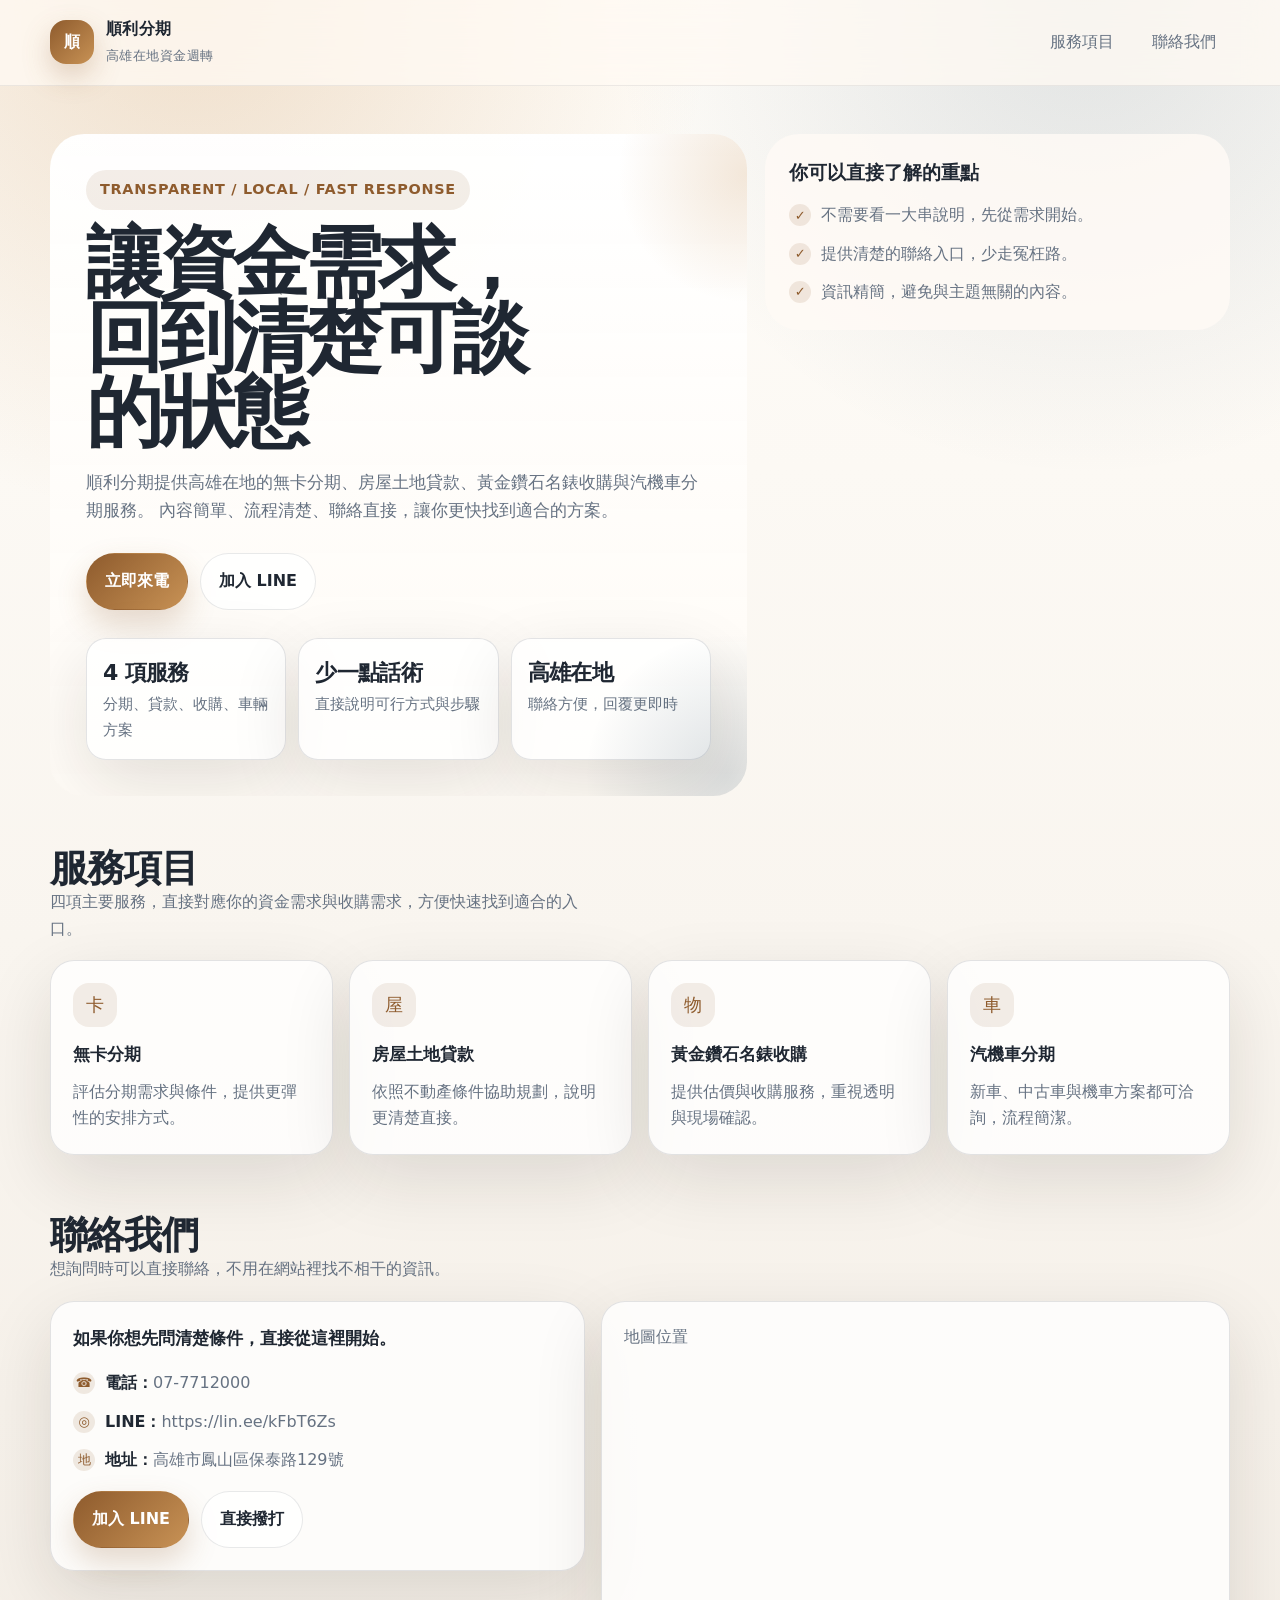
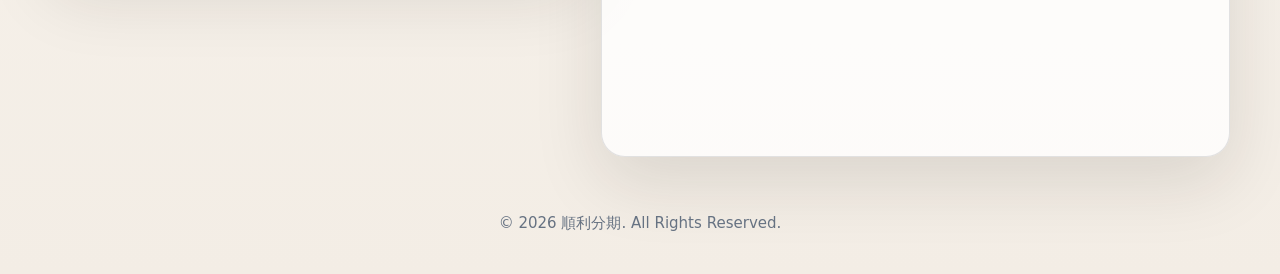
==== commit d9304dc4: "Refine homepage and add SEO share image" ====
--- a/index.html
+++ b/index.html
@@ -3,26 +3,38 @@
 <head>
   <meta charset="UTF-8">
   <meta name="viewport" content="width=device-width, initial-scale=1.0">
-  <meta name="description" content="順利分期提供無卡分期、房屋土地貸款、黃金鑽石名錶收購、汽機車分期等服務，重視效率、透明與安心。">
-  <title>順利分期 | 高雄資金週轉專家</title>
+  <title>順利分期｜高雄無卡分期、貸款與收購服務</title>
+  <meta name="description" content="順利分期提供高雄無卡分期、房屋土地貸款、黃金鑽石名錶收購與汽機車分期服務。重視效率、透明與清楚溝通，歡迎立即諮詢。">
+  <link rel="canonical" href="https://andy19841011.github.io/shunli-fenqi/">
+  <meta name="theme-color" content="#8e5b2d">
+  <meta property="og:type" content="website">
+  <meta property="og:url" content="https://andy19841011.github.io/shunli-fenqi/">
+  <meta property="og:title" content="順利分期｜高雄無卡分期、貸款與收購服務">
+  <meta property="og:description" content="高雄在地資金週轉與收購服務，提供無卡分期、房屋土地貸款、黃金鑽石名錶收購與汽機車分期。">
+  <meta property="og:image" content="https://andy19841011.github.io/shunli-fenqi/og-image.svg">
+  <meta property="og:image:width" content="1200">
+  <meta property="og:image:height" content="630">
+  <meta name="twitter:card" content="summary_large_image">
+  <meta name="twitter:title" content="順利分期｜高雄無卡分期、貸款與收購服務">
+  <meta name="twitter:description" content="高雄在地資金週轉與收購服務，提供無卡分期、房屋土地貸款、黃金鑽石名錶收購與汽機車分期。">
+  <meta name="twitter:image" content="https://andy19841011.github.io/shunli-fenqi/og-image.svg">
   <style>
     :root {
-      --bg: #f4efe6;
-      --bg-soft: #fffaf2;
-      --surface: rgba(255, 255, 255, 0.84);
-      --surface-strong: #ffffff;
-      --text: #1d2430;
-      --muted: #5f6b7a;
-      --line: rgba(29, 36, 48, 0.12);
+      --bg: #f3ede5;
+      --bg-soft: #fffaf3;
+      --panel: rgba(255, 255, 255, 0.75);
+      --panel-strong: #fffdf9;
+      --text: #1f2732;
+      --muted: #667282;
+      --line: rgba(31, 39, 50, 0.12);
       --brand: #8e5b2d;
-      --brand-2: #c98d4d;
-      --brand-3: #2d4b5f;
-      --shadow: 0 20px 60px rgba(39, 29, 14, 0.14);
-      --radius-xl: 32px;
+      --brand-2: #c89255;
+      --brand-3: #2a475e;
+      --shadow: 0 24px 70px rgba(32, 24, 14, 0.12);
+      --radius-xl: 34px;
       --radius-lg: 24px;
       --radius-md: 18px;
-      --radius-sm: 14px;
-      --max: 1160px;
+      --max: 1180px;
     }
 
     * { box-sizing: border-box; }
@@ -30,29 +42,29 @@
     body {
       margin: 0;
       color: var(--text);
+      font-family: "Noto Sans TC", "PingFang TC", "Microsoft JhengHei", system-ui, sans-serif;
       background:
-        radial-gradient(circle at top left, rgba(201, 141, 77, 0.24), transparent 30%),
-        radial-gradient(circle at top right, rgba(45, 75, 95, 0.14), transparent 28%),
+        radial-gradient(circle at 15% 0%, rgba(200, 146, 85, 0.28), transparent 24%),
+        radial-gradient(circle at 85% 0%, rgba(42, 71, 94, 0.14), transparent 22%),
         linear-gradient(180deg, #fffdf9 0%, var(--bg) 100%);
-      font-family: "Noto Sans TC", "PingFang TC", "Microsoft JhengHei", system-ui, sans-serif;
-      line-height: 1.6;
+      line-height: 1.65;
     }
 
     a { color: inherit; text-decoration: none; }
-    img { max-width: 100%; display: block; }
+    img { display: block; max-width: 100%; }
 
     .wrap {
-      width: min(100% - 32px, var(--max));
+      width: min(calc(100% - 32px), var(--max));
       margin: 0 auto;
     }
 
     .topbar {
       position: sticky;
       top: 0;
-      z-index: 20;
+      z-index: 10;
       backdrop-filter: blur(16px);
-      background: rgba(255, 250, 242, 0.72);
-      border-bottom: 1px solid rgba(29, 36, 48, 0.08);
+      background: rgba(255, 250, 243, 0.76);
+      border-bottom: 1px solid rgba(31, 39, 50, 0.08);
     }
 
     .nav {
@@ -68,73 +80,93 @@
       align-items: center;
       gap: 12px;
       font-weight: 800;
-      letter-spacing: 0.04em;
+      letter-spacing: 0.03em;
     }
 
     .brand-mark {
-      width: 42px;
-      height: 42px;
-      border-radius: 14px;
+      width: 44px;
+      height: 44px;
+      border-radius: 16px;
       display: grid;
       place-items: center;
       color: #fff;
       background: linear-gradient(135deg, var(--brand), var(--brand-2));
-      box-shadow: 0 10px 30px rgba(142, 91, 45, 0.28);
+      box-shadow: 0 12px 28px rgba(142, 91, 45, 0.26);
     }
 
     .nav-links {
       display: flex;
       flex-wrap: wrap;
+      justify-content: flex-end;
       gap: 10px;
-      justify-content: flex-end;
     }
 
     .nav-links a {
       padding: 10px 14px;
       border-radius: 999px;
       color: var(--muted);
-      transition: 0.2s ease;
+      transition: 0.18s ease;
     }
 
     .nav-links a:hover {
       color: var(--text);
-      background: rgba(255, 255, 255, 0.8);
+      background: rgba(255, 255, 255, 0.85);
     }
 
     .hero {
-      padding: 52px 0 22px;
+      padding: 48px 0 22px;
     }
 
     .hero-grid {
       display: grid;
-      grid-template-columns: 1.15fr 0.85fr;
-      gap: 24px;
+      grid-template-columns: 1.2fr 0.8fr;
+      gap: 18px;
       align-items: stretch;
     }
 
-    .hero-card, .panel, .feature, .stat, .step, .contact-card, .map-card {
-      background: var(--surface);
+    .card,
+    .service,
+    .contact-card,
+    .map-card,
+    .info-chip {
+      background: var(--panel);
       border: 1px solid var(--line);
       box-shadow: var(--shadow);
     }
 
     .hero-card {
-      border-radius: var(--radius-xl);
-      padding: 34px;
       position: relative;
       overflow: hidden;
+      padding: 36px;
+      border-radius: var(--radius-xl);
       min-height: 100%;
-    }
-
+      background:
+        linear-gradient(180deg, rgba(255, 255, 255, 0.84), rgba(255, 250, 243, 0.78)),
+        var(--panel);
+    }
+
+    .hero-card::before,
     .hero-card::after {
       content: "";
       position: absolute;
-      inset: auto -120px -120px auto;
+      border-radius: 50%;
+      pointer-events: none;
+    }
+
+    .hero-card::before {
+      width: 260px;
+      height: 260px;
+      right: -130px;
+      top: -90px;
+      background: radial-gradient(circle, rgba(200, 146, 85, 0.22), transparent 70%);
+    }
+
+    .hero-card::after {
       width: 280px;
       height: 280px;
-      border-radius: 50%;
-      background: radial-gradient(circle, rgba(201, 141, 77, 0.26), transparent 66%);
-      pointer-events: none;
+      right: -120px;
+      bottom: -120px;
+      background: radial-gradient(circle, rgba(42, 71, 94, 0.16), transparent 72%);
     }
 
     .eyebrow {
@@ -143,9 +175,9 @@
       gap: 8px;
       padding: 8px 14px;
       border-radius: 999px;
+      color: var(--brand);
       background: rgba(142, 91, 45, 0.1);
-      color: var(--brand);
-      font-size: 0.92rem;
+      font-size: 0.9rem;
       font-weight: 700;
       letter-spacing: 0.05em;
       text-transform: uppercase;
@@ -154,21 +186,22 @@
     h1, h2, h3, p { margin: 0; }
 
     h1 {
-      font-size: clamp(2.3rem, 5vw, 4.7rem);
-      line-height: 1.06;
-      letter-spacing: -0.04em;
       margin-top: 16px;
-      max-width: 12ch;
+      max-width: 11.5ch;
+      font-family: Georgia, "Noto Serif TC", serif;
+      font-size: clamp(2.4rem, 6vw, 5rem);
+      line-height: 0.98;
+      letter-spacing: -0.05em;
     }
 
     .lede {
+      max-width: 62ch;
       margin-top: 18px;
-      max-width: 62ch;
       color: var(--muted);
       font-size: 1.06rem;
     }
 
-    .hero-actions {
+    .actions {
       display: flex;
       flex-wrap: wrap;
       gap: 12px;
@@ -183,22 +216,22 @@
       padding: 14px 18px;
       border-radius: 999px;
       font-weight: 700;
-      transition: transform 0.18s ease, box-shadow 0.18s ease, background 0.18s ease;
+      transition: transform 0.18s ease, box-shadow 0.18s ease;
       border: 1px solid transparent;
     }
 
     .btn:hover { transform: translateY(-1px); }
 
     .btn.primary {
-      color: white;
+      color: #fff;
       background: linear-gradient(135deg, var(--brand), var(--brand-2));
-      box-shadow: 0 14px 30px rgba(142, 91, 45, 0.24);
+      box-shadow: 0 14px 30px rgba(142, 91, 45, 0.22);
     }
 
     .btn.secondary {
-      background: rgba(255, 255, 255, 0.78);
-      border-color: rgba(29, 36, 48, 0.09);
       color: var(--text);
+      background: rgba(255, 255, 255, 0.8);
+      border-color: rgba(31, 39, 50, 0.1);
     }
 
     .hero-meta {
@@ -208,116 +241,85 @@
       margin-top: 28px;
     }
 
-    .stat {
+    .info-chip {
       border-radius: 20px;
-      padding: 18px;
-      background: rgba(255, 255, 255, 0.72);
-    }
-
-    .stat strong {
+      padding: 16px 16px 15px;
+      background: rgba(255, 255, 255, 0.76);
+    }
+
+    .info-chip strong {
       display: block;
-      font-size: 1.55rem;
+      font-size: 1.38rem;
       letter-spacing: -0.03em;
     }
 
-    .stat span {
-      color: var(--muted);
-      font-size: 0.93rem;
-    }
-
-    .hero-aside {
+    .info-chip span {
+      color: var(--muted);
+      font-size: 0.92rem;
+    }
+
+    .side {
       display: grid;
       gap: 16px;
+      align-content: start;
     }
 
     .panel {
       border-radius: var(--radius-xl);
       padding: 24px;
-      background: rgba(255, 250, 242, 0.78);
+      background: rgba(255, 251, 246, 0.84);
     }
 
     .panel h2 {
-      font-size: 1.2rem;
-      margin-bottom: 10px;
-    }
-
-    .checklist {
-      display: grid;
+      font-size: 1.16rem;
+      margin-bottom: 14px;
+    }
+
+    .list {
+      display: grid;
+      gap: 12px;
+      list-style: none;
+      padding: 0;
+      margin: 0;
+    }
+
+    .list li {
+      display: flex;
       gap: 10px;
-      margin-top: 16px;
-      color: var(--muted);
-      padding: 0;
-      list-style: none;
-    }
-
-    .checklist li {
-      display: flex;
       align-items: flex-start;
-      gap: 10px;
-    }
-
-    .check {
+      color: var(--muted);
+    }
+
+    .tick {
       width: 22px;
       height: 22px;
       flex: 0 0 22px;
-      border-radius: 50%;
+      border-radius: 999px;
       display: grid;
       place-items: center;
+      color: var(--brand);
       background: rgba(142, 91, 45, 0.12);
-      color: var(--brand);
-      font-size: 0.85rem;
+      font-size: 0.82rem;
       margin-top: 2px;
     }
 
-    .panel-highlight {
-      border-radius: var(--radius-xl);
-      padding: 24px;
-      color: white;
-      background:
-        linear-gradient(135deg, rgba(45, 75, 95, 0.96), rgba(142, 91, 45, 0.92)),
-        linear-gradient(135deg, #2d4b5f, #8e5b2d);
-      position: relative;
-      overflow: hidden;
-    }
-
-    .panel-highlight::after {
-      content: "";
-      position: absolute;
-      inset: auto -70px -90px auto;
-      width: 220px;
-      height: 220px;
-      border-radius: 50%;
-      background: rgba(255, 255, 255, 0.12);
-    }
-
-    .panel-highlight small {
-      display: inline-block;
-      margin-bottom: 10px;
-      opacity: 0.9;
-      letter-spacing: 0.08em;
-      text-transform: uppercase;
-    }
-
-    .panel-highlight p {
-      color: rgba(255, 255, 255, 0.86);
-      margin-top: 10px;
-    }
-
     .section {
-      padding: 34px 0;
+      padding: 30px 0;
     }
 
     .section-head {
       display: flex;
       justify-content: space-between;
-      gap: 20px;
+      gap: 18px;
       align-items: end;
       margin-bottom: 18px;
     }
 
     .section-head h2 {
-      font-size: clamp(1.6rem, 3vw, 2.4rem);
-      line-height: 1.15;
+      font-family: Georgia, "Noto Serif TC", serif;
+      font-size: clamp(1.7rem, 3vw, 2.6rem);
+      line-height: 1.08;
+      letter-spacing: -0.03em;
     }
 
     .section-head p {
@@ -331,75 +333,46 @@
       gap: 16px;
     }
 
-    .grid-3 {
-      display: grid;
-      grid-template-columns: repeat(3, minmax(0, 1fr));
+    .grid-2 {
+      display: grid;
+      grid-template-columns: repeat(2, minmax(0, 1fr));
       gap: 16px;
     }
 
-    .feature, .step, .contact-card, .map-card {
+    .service,
+    .contact-card,
+    .map-card {
       border-radius: var(--radius-lg);
       padding: 22px;
-      background: rgba(255, 255, 255, 0.76);
-    }
-
-    .feature h3, .step h3 {
-      margin: 14px 0 10px;
-      font-size: 1.08rem;
-    }
-
-    .icon {
-      width: 48px;
-      height: 48px;
+      background: rgba(255, 255, 255, 0.77);
+    }
+
+    .service .icon {
+      width: 44px;
+      height: 44px;
       border-radius: 16px;
       display: grid;
       place-items: center;
       background: rgba(142, 91, 45, 0.1);
       color: var(--brand);
-      font-size: 1.2rem;
-    }
-
-    .feature p, .step p, .contact-card p, .contact-card li, .map-card p {
-      color: var(--muted);
-    }
-
-    .story {
-      display: grid;
-      grid-template-columns: 0.9fr 1.1fr;
-      gap: 16px;
-      align-items: stretch;
-    }
-
-    .story .feature {
-      min-height: 100%;
-    }
-
-    .quote {
-      font-size: 1.05rem;
-      line-height: 1.8;
-      color: var(--text);
-      margin-top: 12px;
-    }
-
-    .badge-row {
-      display: flex;
-      flex-wrap: wrap;
-      gap: 10px;
-      margin-top: 18px;
-    }
-
-    .badge {
-      padding: 9px 12px;
-      border-radius: 999px;
-      background: rgba(45, 75, 95, 0.08);
-      color: var(--brand-3);
-      font-size: 0.92rem;
-      font-weight: 600;
+      font-size: 1.1rem;
+    }
+
+    .service h3 {
+      margin: 14px 0 10px;
+      font-size: 1.06rem;
+    }
+
+    .service p,
+    .contact-card p,
+    .contact-card li,
+    .map-card p {
+      color: var(--muted);
     }
 
     .contact-layout {
       display: grid;
-      grid-template-columns: 0.95fr 1.05fr;
+      grid-template-columns: 0.92fr 1.08fr;
       gap: 16px;
       align-items: start;
     }
@@ -418,9 +391,7 @@
       align-items: flex-start;
     }
 
-    .contact-card strong {
-      color: var(--text);
-    }
+    .contact-card strong { color: var(--text); }
 
     .contact-actions {
       display: flex;
@@ -431,26 +402,24 @@
 
     .map-card iframe {
       width: 100%;
-      height: 100%;
       min-height: 360px;
       border: 0;
       border-radius: 18px;
       margin-top: 16px;
-      filter: saturate(0.92) contrast(1.02);
+      filter: saturate(0.96) contrast(1.02);
     }
 
     footer {
-      padding: 22px 0 38px;
+      padding: 24px 0 38px;
       color: var(--muted);
       text-align: center;
-      font-size: 0.95rem;
-    }
-
-    @media (max-width: 1024px) {
+      font-size: 0.94rem;
+    }
+
+    @media (max-width: 1040px) {
       .hero-grid,
       .grid-4,
-      .grid-3,
-      .story,
+      .grid-2,
       .contact-layout {
         grid-template-columns: 1fr;
       }
@@ -464,18 +433,23 @@
     }
 
     @media (max-width: 720px) {
-      .wrap { width: min(100% - 20px, var(--max)); }
+      .wrap { width: min(calc(100% - 20px), var(--max)); }
       .nav {
         flex-direction: column;
         align-items: start;
       }
       .hero { padding-top: 30px; }
-      .hero-card, .panel, .feature, .step, .contact-card, .map-card { border-radius: 22px; }
-      .hero-card, .panel-highlight, .panel { padding: 22px; }
+      .hero-card,
+      .panel,
+      .service,
+      .contact-card,
+      .map-card { border-radius: 22px; }
+      .hero-card { padding: 24px; }
       .hero-meta { grid-template-columns: 1fr; }
       .nav-links { justify-content: flex-start; }
+      .actions,
+      .contact-actions { display: grid; }
       .btn { width: 100%; }
-      .hero-actions, .contact-actions { display: grid; }
       .map-card iframe { min-height: 280px; }
     }
   </style>
@@ -490,10 +464,8 @@
           <small style="color: var(--muted); font-weight: 500;">高雄在地資金週轉</small>
         </div>
       </div>
-      <nav class="nav-links">
+      <nav class="nav-links" aria-label="主要導覽">
         <a href="#services">服務項目</a>
-        <a href="#advantages">合作優勢</a>
-        <a href="#process">辦理流程</a>
         <a href="#contact">聯絡我們</a>
       </nav>
     </div>
@@ -503,46 +475,41 @@
     <section class="hero">
       <div class="wrap hero-grid">
         <article class="hero-card">
-          <span class="eyebrow">Fast approval / Transparent / Local service</span>
-          <h1>把資金問題，交給更有秩序的解法</h1>
+          <span class="eyebrow">Transparent / Local / Fast response</span>
+          <h1>讓資金需求，回到清楚可談的狀態</h1>
           <p class="lede">
-            提供無卡分期、房屋土地貸款、黃金鑽石名錶收購、汽機車分期等服務。
-            我們重視溝通效率、方案清楚、流程簡單，讓你可以更安心地往下一步走。
+            順利分期提供高雄在地的無卡分期、房屋土地貸款、黃金鑽石名錶收購與汽機車分期服務。
+            內容簡單、流程清楚、聯絡直接，讓你更快找到適合的方案。
           </p>
 
-          <div class="hero-actions">
-            <a class="btn primary" href="tel:07-7712000">立即來電諮詢</a>
-            <a class="btn secondary" href="#contact">看聯絡方式</a>
+          <div class="actions">
+            <a class="btn primary" href="tel:07-7712000">立即來電</a>
+            <a class="btn secondary" href="https://lin.ee/kFbT6Zs" target="_blank" rel="noreferrer">加入 LINE</a>
           </div>
 
           <div class="hero-meta">
-            <div class="stat">
-              <strong>4 大服務</strong>
+            <div class="info-chip">
+              <strong>4 項服務</strong>
               <span>分期、貸款、收購、車輛方案</span>
             </div>
-            <div class="stat">
-              <strong>簡單流程</strong>
-              <span>少繞路，重點明確好理解</span>
+            <div class="info-chip">
+              <strong>少一點話術</strong>
+              <span>直接說明可行方式與步驟</span>
             </div>
-            <div class="stat">
+            <div class="info-chip">
               <strong>高雄在地</strong>
-              <span>可以直接聯繫，溝通更即時</span>
+              <span>聯絡方便，回覆更即時</span>
             </div>
           </div>
         </article>
 
-        <aside class="hero-aside">
-          <div class="panel-highlight">
-            <small>About</small>
-            <h2>不是把資訊塞滿，而是把重點說清楚</h2>
-            <p>這版把畫面改成更乾淨的單頁結構，先讓訪客快速看懂你能提供什麼，再把聯絡入口放到最明顯的位置。</p>
-          </div>
+        <aside class="side">
           <div class="panel">
-            <h2>我們最在意的三件事</h2>
-            <ul class="checklist">
-              <li><span class="check">✓</span><span>說明清楚，不把流程包裝得太複雜。</span></li>
-              <li><span class="check">✓</span><span>重視速度與回覆，讓客戶少等待。</span></li>
-              <li><span class="check">✓</span><span>保留足夠彈性，依照需求安排方案。</span></li>
+            <h2>你可以直接了解的重點</h2>
+            <ul class="list">
+              <li><span class="tick">✓</span><span>不需要看一大串說明，先從需求開始。</span></li>
+              <li><span class="tick">✓</span><span>提供清楚的聯絡入口，少走冤枉路。</span></li>
+              <li><span class="tick">✓</span><span>資訊精簡，避免與主題無關的內容。</span></li>
             </ul>
           </div>
         </aside>
@@ -554,105 +521,30 @@
         <div class="section-head">
           <div>
             <h2>服務項目</h2>
-            <p>把原本散落的內容整理成更容易掃描的四個服務卡片，讓重點一眼看懂。</p>
+            <p>四項主要服務，直接對應你的資金需求與收購需求，方便快速找到適合的入口。</p>
           </div>
         </div>
 
         <div class="grid-4">
-          <article class="feature">
-            <div class="icon">📱</div>
+          <article class="service">
+            <div class="icon">卡</div>
             <h3>無卡分期</h3>
-            <p>不一定需要信用卡，也能評估分期需求，適合想先把資金壓力降下來的人。</p>
+            <p>評估分期需求與條件，提供更彈性的安排方式。</p>
           </article>
-          <article class="feature">
-            <div class="icon">🏠</div>
+          <article class="service">
+            <div class="icon">屋</div>
             <h3>房屋土地貸款</h3>
-            <p>依照不動產條件規劃適合的資金安排，說明方式盡量直白，方便快速理解。</p>
+            <p>依照不動產條件協助規劃，說明更清楚直接。</p>
           </article>
-          <article class="feature">
-            <div class="icon">💎</div>
+          <article class="service">
+            <div class="icon">物</div>
             <h3>黃金鑽石名錶收購</h3>
-            <p>針對黃金、鑽石、名錶提供收購與估價服務，重視現場評估與透明報價。</p>
+            <p>提供估價與收購服務，重視透明與現場確認。</p>
           </article>
-          <article class="feature">
-            <div class="icon">🚗</div>
+          <article class="service">
+            <div class="icon">車</div>
             <h3>汽機車分期</h3>
-            <p>新車、中古車或機車分期都可討論，流程更彈性，協助你找到合適方式。</p>
-          </article>
-        </div>
-      </div>
-    </section>
-
-    <section id="advantages" class="section">
-      <div class="wrap">
-        <div class="section-head">
-          <div>
-            <h2>合作優勢</h2>
-            <p>把「可信任」做成畫面的一部分，而不是只放在一句口號裡。</p>
-          </div>
-        </div>
-
-        <div class="story">
-          <article class="feature">
-            <div class="icon">◎</div>
-            <h3>更像一個可靠的入口</h3>
-            <p class="quote">
-              這份設計把網站從「資訊很多」改成「重點很清楚」的狀態。
-              首先讓人知道你做什麼，再讓他很容易找到下一步。
-            </p>
-            <div class="badge-row">
-              <span class="badge">資訊清楚</span>
-              <span class="badge">版面乾淨</span>
-              <span class="badge">行動裝置友善</span>
-              <span class="badge">聯絡入口明顯</span>
-            </div>
-          </article>
-
-          <div class="grid-3">
-            <article class="step">
-              <div class="icon">1</div>
-              <h3>先說需求</h3>
-              <p>用最短的方式描述你的狀況，讓對話從第一句就對焦。</p>
-            </article>
-            <article class="step">
-              <div class="icon">2</div>
-              <h3>再看條件</h3>
-              <p>根據狀況協助評估，說明方式直接，減少來回猜測。</p>
-            </article>
-            <article class="step">
-              <div class="icon">3</div>
-              <h3>安排下一步</h3>
-              <p>確認方式後，再決定最適合你的處理流程與時間。</p>
-            </article>
-          </div>
-        </div>
-      </div>
-    </section>
-
-    <section id="process" class="section">
-      <div class="wrap">
-        <div class="section-head">
-          <div>
-            <h2>辦理流程</h2>
-            <p>簡化成三步，讓使用者一看就知道怎麼開始，不需要先讀完整頁才懂。</p>
-          </div>
-        </div>
-
-        <div class="grid-3">
-          <article class="step">
-            <div class="icon">A</div>
-            <h3>聯絡諮詢</h3>
-            <p>先用電話或 LINE 聯絡，說明你目前的需求與想了解的方向。</p>
-          </article>
-          <article class="step">
-            <div class="icon">B</div>
-            <h3>資料評估</h3>
-            <p>依照你提供的資訊，協助判斷可行方案與適合的安排。</p>
-          </article>
-          <article class="step">
-            <div class="icon">C</div>
-            <h3>完成辦理</h3>
-            <p>確認內容後進入下一步，讓流程保持清楚、快速、好溝通。</p>
+            <p>新車、中古車與機車方案都可洽詢，流程簡潔。</p>
           </article>
         </div>
       </div>
@@ -663,17 +555,17 @@
         <div class="section-head">
           <div>
             <h2>聯絡我們</h2>
-            <p>把聯絡資訊放在最清楚的位置，讓想詢問的人可以直接找到入口。</p>
+            <p>想詢問時可以直接聯絡，不用在網站裡找不相干的資訊。</p>
           </div>
         </div>
 
         <div class="contact-layout">
           <article class="contact-card">
-            <p style="font-size: 1.1rem; color: var(--text); font-weight: 700;">如果你想先聊聊，直接從這裡開始就可以。</p>
+            <p style="font-size: 1.08rem; color: var(--text); font-weight: 700;">如果你想先問清楚條件，直接從這裡開始。</p>
             <ul>
-              <li><span class="check">☎</span><span><strong>電話：</strong><a href="tel:07-7712000">07-7712000</a></span></li>
-              <li><span class="check">◎</span><span><strong>LINE：</strong><a href="https://lin.ee/kFbT6Zs" target="_blank" rel="noreferrer">https://lin.ee/kFbT6Zs</a></span></li>
-              <li><span class="check">📍</span><span><strong>地址：</strong>高雄市鳳山區保泰路129號</span></li>
+              <li><span class="tick">☎</span><span><strong>電話：</strong><a href="tel:07-7712000">07-7712000</a></span></li>
+              <li><span class="tick">◎</span><span><strong>LINE：</strong><a href="https://lin.ee/kFbT6Zs" target="_blank" rel="noreferrer">https://lin.ee/kFbT6Zs</a></span></li>
+              <li><span class="tick">地</span><span><strong>地址：</strong>高雄市鳳山區保泰路129號</span></li>
             </ul>
             <div class="contact-actions">
               <a class="btn primary" href="https://lin.ee/kFbT6Zs" target="_blank" rel="noreferrer">加入 LINE</a>
@@ -696,9 +588,7 @@
   </main>
 
   <footer>
-    <div class="wrap">
-      <div>© 2026 順利分期. All Rights Reserved.</div>
-    </div>
+    <div class="wrap">© 2026 順利分期. All Rights Reserved.</div>
   </footer>
 </body>
 </html>
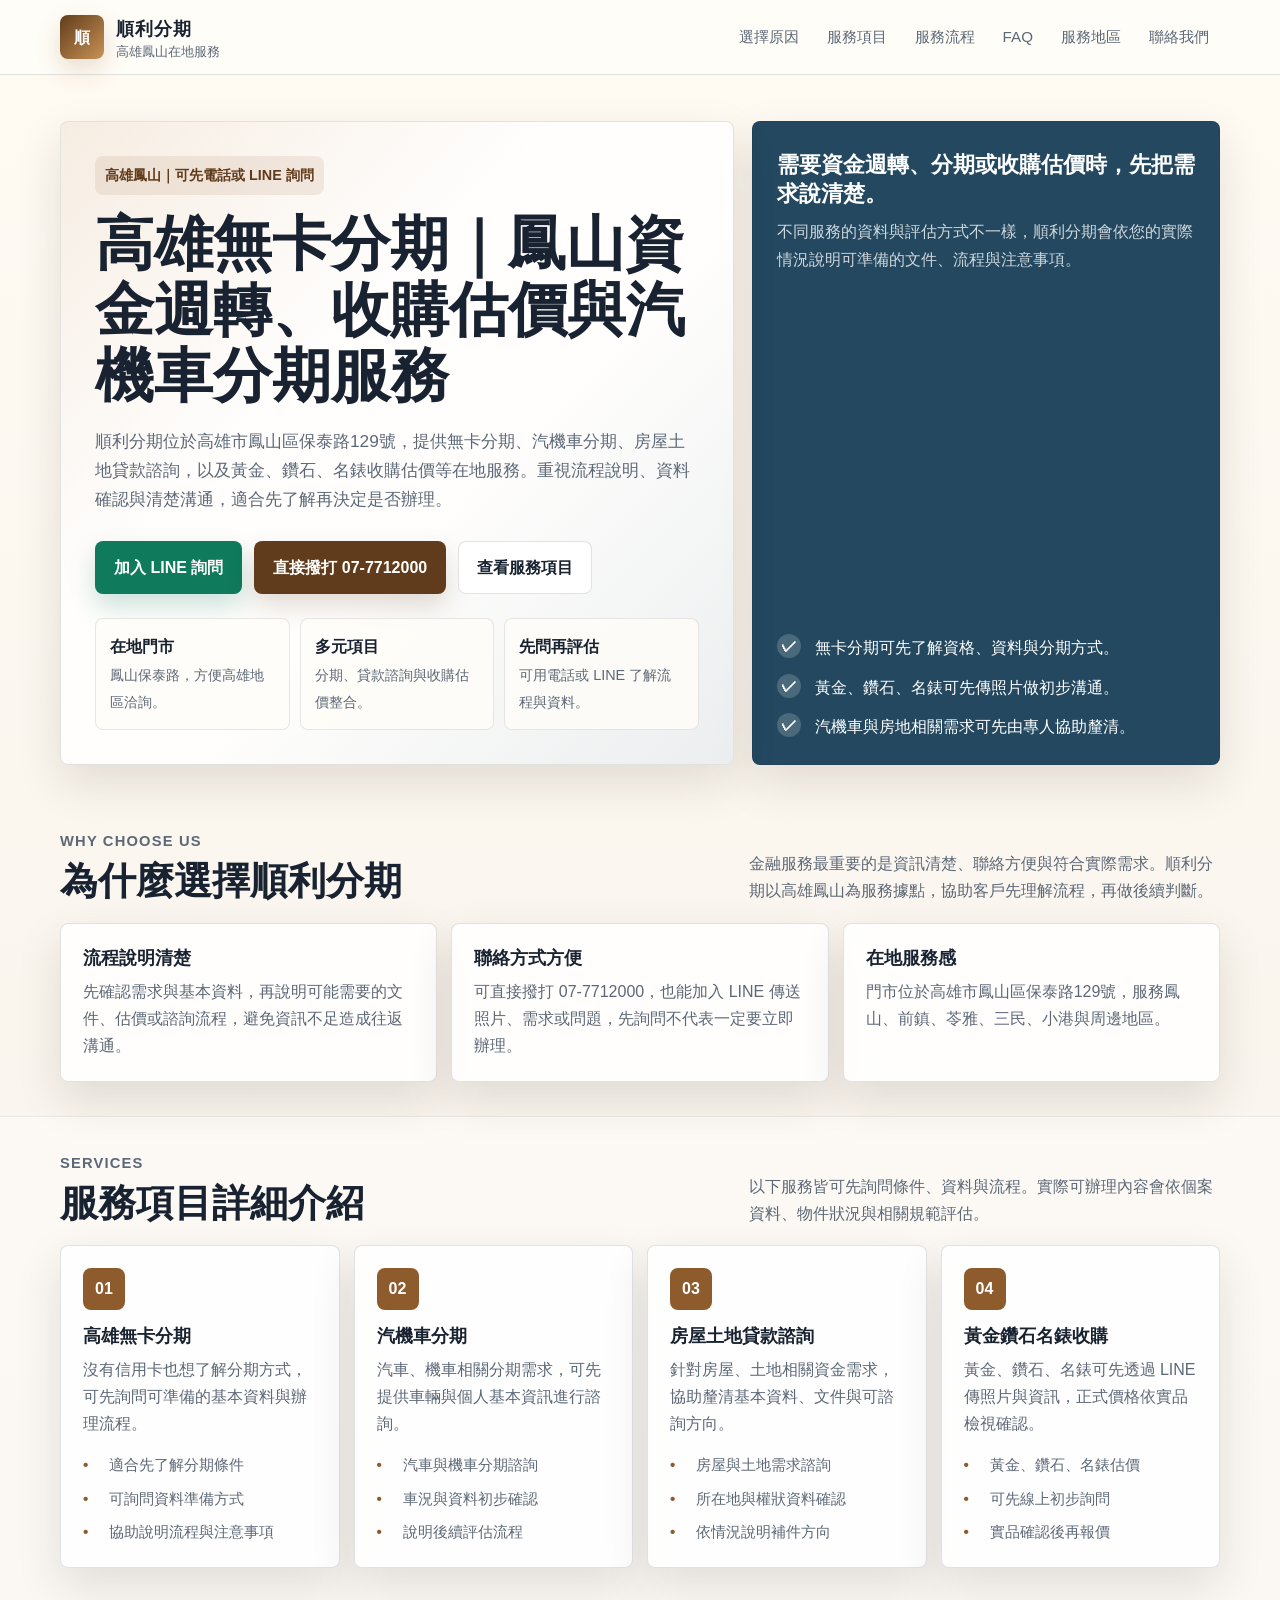
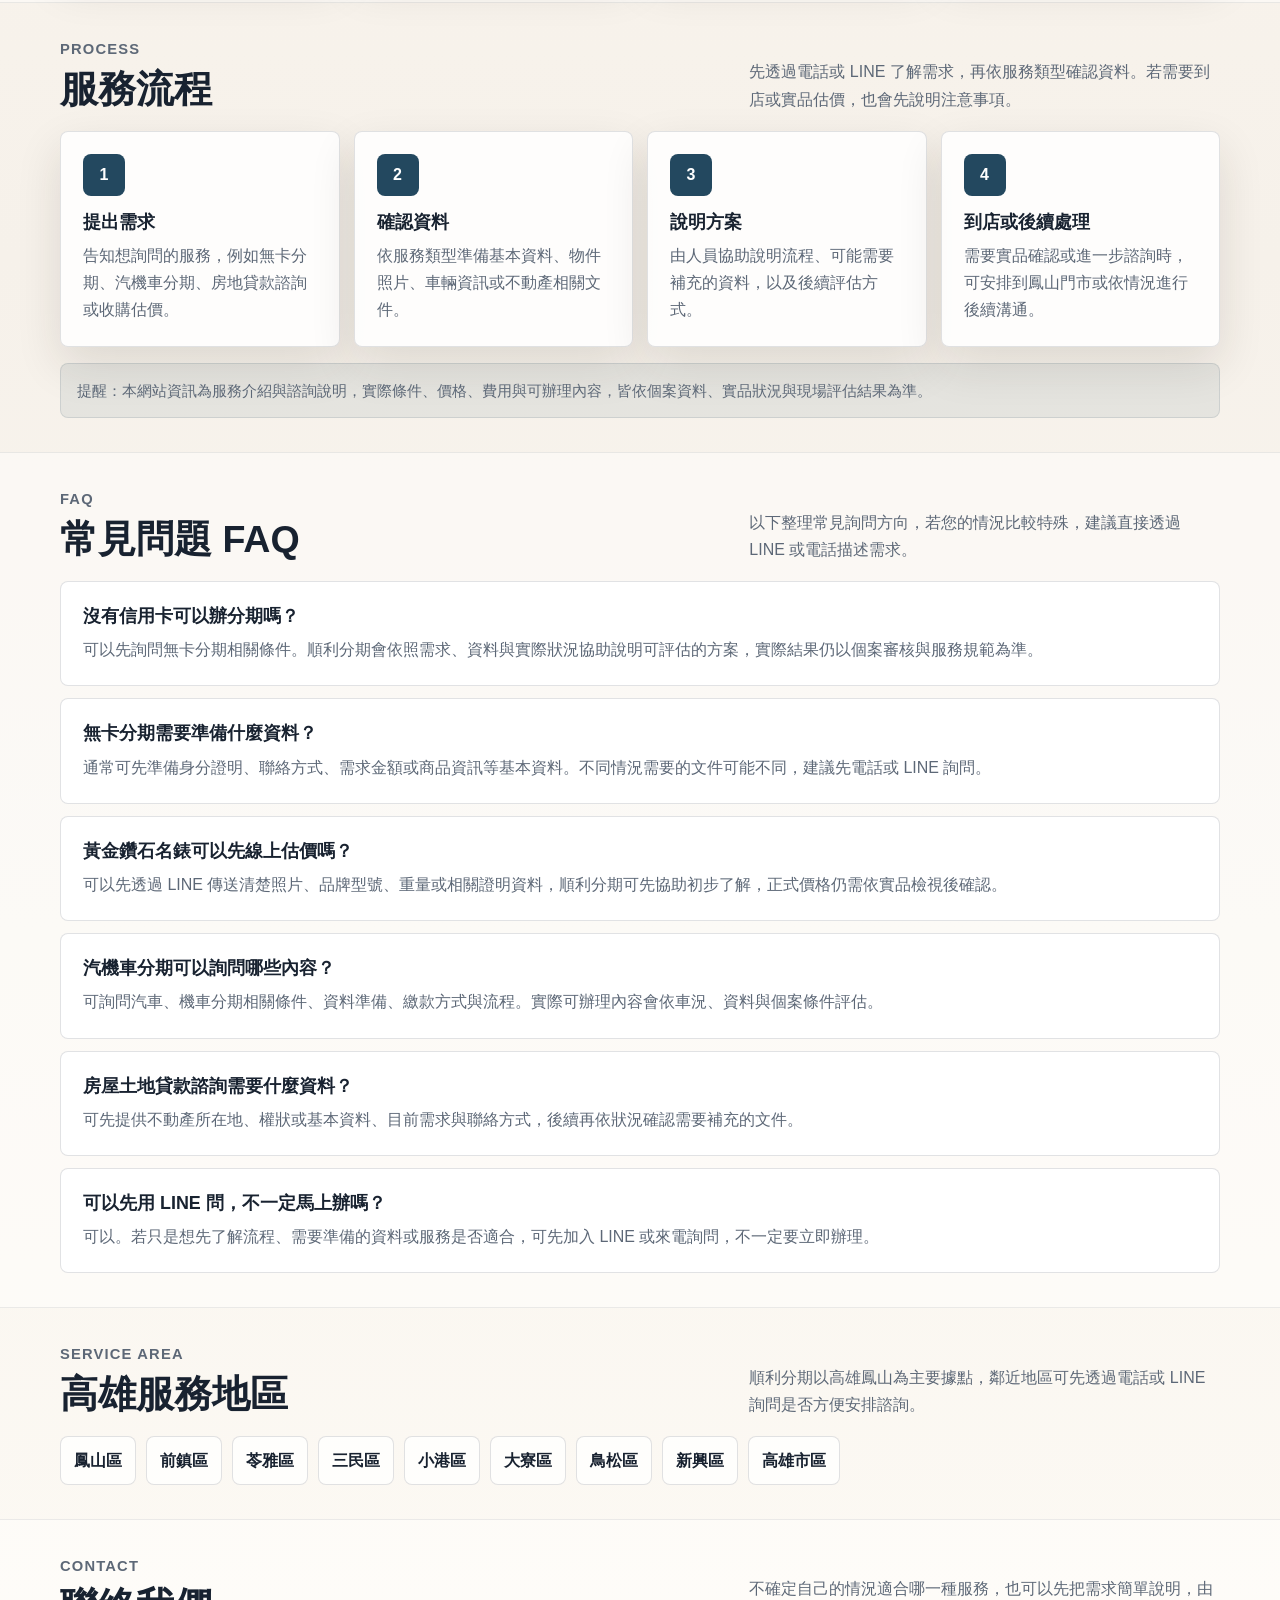
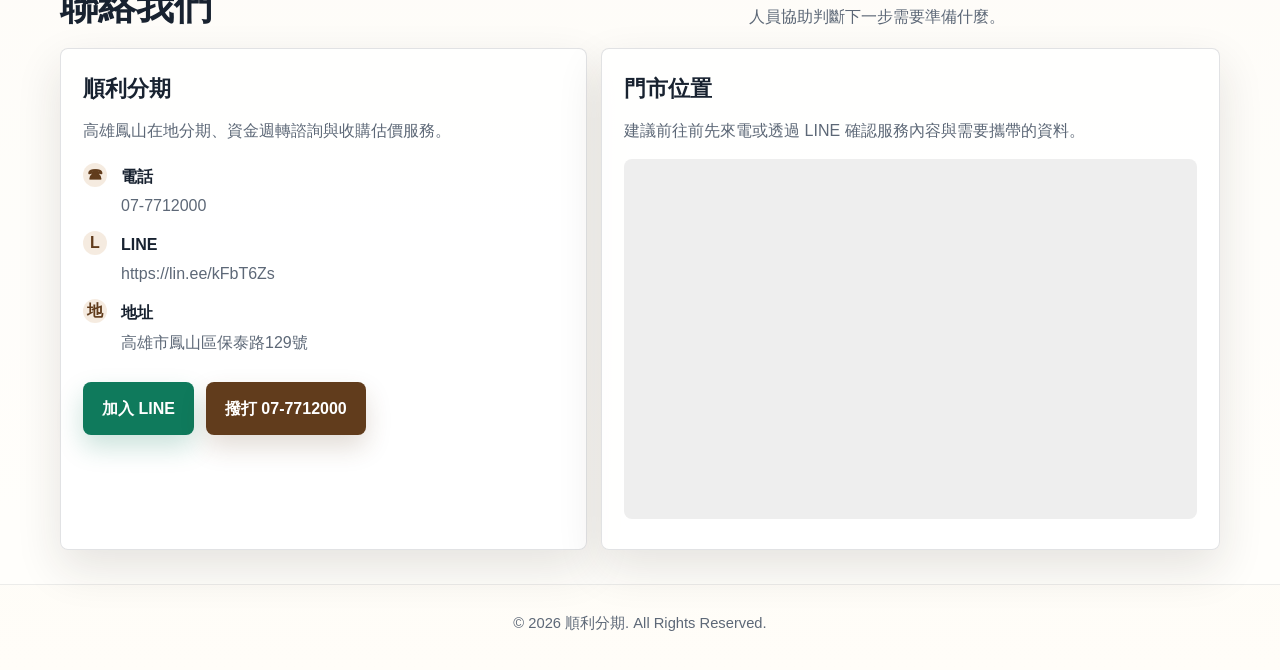
==== commit 9e20098e: "Update homepage SEO content" ====
--- a/index.html
+++ b/index.html
@@ -3,38 +3,124 @@
 <head>
   <meta charset="UTF-8">
   <meta name="viewport" content="width=device-width, initial-scale=1.0">
-  <title>順利分期｜高雄無卡分期、貸款與收購服務</title>
-  <meta name="description" content="順利分期提供高雄無卡分期、房屋土地貸款、黃金鑽石名錶收購與汽機車分期服務。重視效率、透明與清楚溝通，歡迎立即諮詢。">
+  <title>順利分期｜高雄無卡分期、鳳山資金週轉、汽機車分期與收購服務</title>
+  <meta name="description" content="順利分期位於高雄鳳山，提供無卡分期、汽機車分期、房屋土地貸款諮詢、黃金鑽石名錶收購等服務。流程清楚、聯絡方便，可先電話或 LINE 詢問。">
   <link rel="canonical" href="https://andy19841011.github.io/shunli-fenqi/">
   <meta name="theme-color" content="#8e5b2d">
+
   <meta property="og:type" content="website">
   <meta property="og:url" content="https://andy19841011.github.io/shunli-fenqi/">
-  <meta property="og:title" content="順利分期｜高雄無卡分期、貸款與收購服務">
-  <meta property="og:description" content="高雄在地資金週轉與收購服務，提供無卡分期、房屋土地貸款、黃金鑽石名錶收購與汽機車分期。">
+  <meta property="og:title" content="順利分期｜高雄無卡分期、鳳山資金週轉、汽機車分期與收購服務">
+  <meta property="og:description" content="順利分期位於高雄鳳山，提供無卡分期、汽機車分期、房屋土地貸款諮詢、黃金鑽石名錶收購等服務。流程清楚、聯絡方便，可先電話或 LINE 詢問。">
   <meta property="og:image" content="https://andy19841011.github.io/shunli-fenqi/og-image.svg">
   <meta property="og:image:width" content="1200">
   <meta property="og:image:height" content="630">
+
   <meta name="twitter:card" content="summary_large_image">
-  <meta name="twitter:title" content="順利分期｜高雄無卡分期、貸款與收購服務">
-  <meta name="twitter:description" content="高雄在地資金週轉與收購服務，提供無卡分期、房屋土地貸款、黃金鑽石名錶收購與汽機車分期。">
+  <meta name="twitter:title" content="順利分期｜高雄無卡分期、鳳山資金週轉、汽機車分期與收購服務">
+  <meta name="twitter:description" content="順利分期位於高雄鳳山，提供無卡分期、汽機車分期、房屋土地貸款諮詢、黃金鑽石名錶收購等服務。流程清楚、聯絡方便，可先電話或 LINE 詢問。">
   <meta name="twitter:image" content="https://andy19841011.github.io/shunli-fenqi/og-image.svg">
+
+  <script type="application/ld+json">
+  {
+    "@context": "https://schema.org",
+    "@type": "LocalBusiness",
+    "name": "順利分期",
+    "telephone": "07-7712000",
+    "url": "https://andy19841011.github.io/shunli-fenqi/",
+    "address": {
+      "@type": "PostalAddress",
+      "streetAddress": "高雄市鳳山區保泰路129號",
+      "addressLocality": "鳳山區",
+      "addressRegion": "高雄市",
+      "addressCountry": "TW"
+    },
+    "areaServed": [
+      "高雄市",
+      "鳳山區",
+      "前鎮區",
+      "苓雅區",
+      "三民區",
+      "小港區",
+      "大寮區"
+    ],
+    "sameAs": [
+      "https://lin.ee/kFbT6Zs"
+    ]
+  }
+  </script>
+  <script type="application/ld+json">
+  {
+    "@context": "https://schema.org",
+    "@type": "FAQPage",
+    "mainEntity": [
+      {
+        "@type": "Question",
+        "name": "沒有信用卡可以辦分期嗎？",
+        "acceptedAnswer": {
+          "@type": "Answer",
+          "text": "可以先詢問無卡分期相關條件。順利分期會依照需求、資料與實際狀況協助說明可評估的方案，實際結果仍以個案審核與服務規範為準。"
+        }
+      },
+      {
+        "@type": "Question",
+        "name": "無卡分期需要準備什麼資料？",
+        "acceptedAnswer": {
+          "@type": "Answer",
+          "text": "通常可先準備身分證明、聯絡方式、需求金額或商品資訊等基本資料。不同情況需要的文件可能不同，建議先電話或 LINE 詢問。"
+        }
+      },
+      {
+        "@type": "Question",
+        "name": "黃金鑽石名錶可以先線上估價嗎？",
+        "acceptedAnswer": {
+          "@type": "Answer",
+          "text": "可以先透過 LINE 傳送清楚照片、品牌型號、重量或相關證明資料，順利分期可先協助初步了解，正式價格仍需依實品檢視後確認。"
+        }
+      },
+      {
+        "@type": "Question",
+        "name": "汽機車分期可以詢問哪些內容？",
+        "acceptedAnswer": {
+          "@type": "Answer",
+          "text": "可詢問汽車、機車分期相關條件、資料準備、繳款方式與流程。實際可辦理內容會依車況、資料與個案條件評估。"
+        }
+      },
+      {
+        "@type": "Question",
+        "name": "房屋土地貸款諮詢需要什麼資料？",
+        "acceptedAnswer": {
+          "@type": "Answer",
+          "text": "可先提供不動產所在地、權狀或基本資料、目前需求與聯絡方式，後續再依狀況確認需要補充的文件。"
+        }
+      },
+      {
+        "@type": "Question",
+        "name": "可以先用 LINE 問，不一定馬上辦嗎？",
+        "acceptedAnswer": {
+          "@type": "Answer",
+          "text": "可以。若只是想先了解流程、需要準備的資料或服務是否適合，可先加入 LINE 或來電詢問，不一定要立即辦理。"
+        }
+      }
+    ]
+  }
+  </script>
+
   <style>
     :root {
-      --bg: #f3ede5;
-      --bg-soft: #fffaf3;
-      --panel: rgba(255, 255, 255, 0.75);
-      --panel-strong: #fffdf9;
-      --text: #1f2732;
-      --muted: #667282;
-      --line: rgba(31, 39, 50, 0.12);
+      --bg: #f6f1ea;
+      --surface: #fffdf8;
+      --surface-2: #ffffff;
+      --text: #182230;
+      --muted: #5d6877;
+      --line: rgba(24, 34, 48, 0.13);
       --brand: #8e5b2d;
-      --brand-2: #c89255;
-      --brand-3: #2a475e;
-      --shadow: 0 24px 70px rgba(32, 24, 14, 0.12);
-      --radius-xl: 34px;
-      --radius-lg: 24px;
-      --radius-md: 18px;
-      --max: 1180px;
+      --brand-dark: #613c1c;
+      --gold: #c89255;
+      --blue: #23485f;
+      --green: #0f7a5c;
+      --shadow: 0 18px 46px rgba(42, 34, 24, 0.12);
+      --max: 1160px;
     }
 
     * { box-sizing: border-box; }
@@ -42,16 +128,14 @@
     body {
       margin: 0;
       color: var(--text);
-      font-family: "Noto Sans TC", "PingFang TC", "Microsoft JhengHei", system-ui, sans-serif;
-      background:
-        radial-gradient(circle at 15% 0%, rgba(200, 146, 85, 0.28), transparent 24%),
-        radial-gradient(circle at 85% 0%, rgba(42, 71, 94, 0.14), transparent 22%),
-        linear-gradient(180deg, #fffdf9 0%, var(--bg) 100%);
-      line-height: 1.65;
+      font-family: "Noto Sans TC", "PingFang TC", "Microsoft JhengHei", Arial, sans-serif;
+      background: linear-gradient(180deg, #fffaf2 0%, var(--bg) 48%, #fffdf8 100%);
+      line-height: 1.7;
     }
 
     a { color: inherit; text-decoration: none; }
-    img { display: block; max-width: 100%; }
+    h1, h2, h3, p { margin: 0; }
+    ul, ol { margin: 0; padding: 0; }
 
     .wrap {
       width: min(calc(100% - 32px), var(--max));
@@ -61,525 +145,867 @@
     .topbar {
       position: sticky;
       top: 0;
-      z-index: 10;
-      backdrop-filter: blur(16px);
-      background: rgba(255, 250, 243, 0.76);
-      border-bottom: 1px solid rgba(31, 39, 50, 0.08);
+      z-index: 30;
+      background: rgba(255, 253, 248, 0.92);
+      border-bottom: 1px solid var(--line);
+      backdrop-filter: blur(14px);
     }
 
     .nav {
       display: flex;
       align-items: center;
       justify-content: space-between;
-      gap: 16px;
-      padding: 16px 0;
+      gap: 18px;
+      padding: 14px 0;
     }
 
     .brand {
       display: flex;
       align-items: center;
       gap: 12px;
-      font-weight: 800;
-      letter-spacing: 0.03em;
+      min-width: 190px;
     }
 
     .brand-mark {
       width: 44px;
       height: 44px;
-      border-radius: 16px;
       display: grid;
       place-items: center;
+      border-radius: 8px;
       color: #fff;
-      background: linear-gradient(135deg, var(--brand), var(--brand-2));
-      box-shadow: 0 12px 28px rgba(142, 91, 45, 0.26);
+      font-weight: 900;
+      background: linear-gradient(135deg, var(--brand-dark), var(--gold));
+      box-shadow: 0 10px 24px rgba(142, 91, 45, 0.2);
+    }
+
+    .brand-name {
+      font-size: 1.12rem;
+      font-weight: 900;
+      letter-spacing: 0.06em;
+    }
+
+    .brand-area {
+      display: block;
+      color: var(--muted);
+      font-size: 0.82rem;
+      line-height: 1.2;
     }
 
     .nav-links {
       display: flex;
+      align-items: center;
+      justify-content: flex-end;
+      gap: 6px;
       flex-wrap: wrap;
-      justify-content: flex-end;
-      gap: 10px;
     }
 
     .nav-links a {
-      padding: 10px 14px;
-      border-radius: 999px;
+      padding: 9px 11px;
       color: var(--muted);
-      transition: 0.18s ease;
+      font-size: 0.95rem;
+      border-radius: 8px;
     }
 
     .nav-links a:hover {
       color: var(--text);
-      background: rgba(255, 255, 255, 0.85);
+      background: rgba(142, 91, 45, 0.08);
     }
 
     .hero {
-      padding: 48px 0 22px;
+      padding: 46px 0 30px;
     }
 
     .hero-grid {
       display: grid;
-      grid-template-columns: 1.2fr 0.8fr;
+      grid-template-columns: minmax(0, 1.18fr) minmax(320px, 0.82fr);
       gap: 18px;
       align-items: stretch;
     }
 
-    .card,
+    .hero-main,
+    .hero-side,
+    .panel,
     .service,
+    .step,
+    .faq-item,
     .contact-card,
-    .map-card,
-    .info-chip {
-      background: var(--panel);
+    .map-card {
+      background: rgba(255, 255, 255, 0.86);
       border: 1px solid var(--line);
       box-shadow: var(--shadow);
     }
 
-    .hero-card {
+    .hero-main {
+      padding: 34px;
+      border-radius: 8px;
       position: relative;
       overflow: hidden;
-      padding: 36px;
-      border-radius: var(--radius-xl);
-      min-height: 100%;
-      background:
-        linear-gradient(180deg, rgba(255, 255, 255, 0.84), rgba(255, 250, 243, 0.78)),
-        var(--panel);
-    }
-
-    .hero-card::before,
-    .hero-card::after {
+    }
+
+    .hero-main::before {
       content: "";
       position: absolute;
-      border-radius: 50%;
+      inset: 0;
+      background:
+        linear-gradient(135deg, rgba(200, 146, 85, 0.16), transparent 38%),
+        linear-gradient(315deg, rgba(35, 72, 95, 0.09), transparent 42%);
       pointer-events: none;
     }
 
-    .hero-card::before {
-      width: 260px;
-      height: 260px;
-      right: -130px;
-      top: -90px;
-      background: radial-gradient(circle, rgba(200, 146, 85, 0.22), transparent 70%);
-    }
-
-    .hero-card::after {
-      width: 280px;
-      height: 280px;
-      right: -120px;
-      bottom: -120px;
-      background: radial-gradient(circle, rgba(42, 71, 94, 0.16), transparent 72%);
+    .hero-content {
+      position: relative;
+      z-index: 1;
     }
 
     .eyebrow {
       display: inline-flex;
       align-items: center;
       gap: 8px;
-      padding: 8px 14px;
-      border-radius: 999px;
-      color: var(--brand);
-      background: rgba(142, 91, 45, 0.1);
+      padding: 7px 10px;
+      border-radius: 8px;
+      color: var(--brand-dark);
+      background: rgba(142, 91, 45, 0.11);
       font-size: 0.9rem;
-      font-weight: 700;
-      letter-spacing: 0.05em;
-      text-transform: uppercase;
-    }
-
-    h1, h2, h3, p { margin: 0; }
+      font-weight: 800;
+    }
 
     h1 {
       margin-top: 16px;
-      max-width: 11.5ch;
-      font-family: Georgia, "Noto Serif TC", serif;
-      font-size: clamp(2.4rem, 6vw, 5rem);
-      line-height: 0.98;
-      letter-spacing: -0.05em;
+      max-width: 820px;
+      font-size: clamp(2rem, 4.6vw, 4.25rem);
+      line-height: 1.12;
+      letter-spacing: 0;
     }
 
     .lede {
-      max-width: 62ch;
+      max-width: 760px;
       margin-top: 18px;
       color: var(--muted);
-      font-size: 1.06rem;
-    }
-
-    .actions {
+      font-size: 1.08rem;
+    }
+
+    .hero-points {
+      display: grid;
+      grid-template-columns: repeat(3, minmax(0, 1fr));
+      gap: 10px;
+      margin-top: 24px;
+    }
+
+    .point {
+      padding: 14px;
+      border-radius: 8px;
+      background: rgba(255, 253, 248, 0.82);
+      border: 1px solid rgba(24, 34, 48, 0.1);
+    }
+
+    .point strong {
+      display: block;
+      font-size: 1.02rem;
+    }
+
+    .point span {
+      color: var(--muted);
+      font-size: 0.9rem;
+    }
+
+    .actions,
+    .contact-actions {
       display: flex;
       flex-wrap: wrap;
       gap: 12px;
-      margin-top: 28px;
+      margin-top: 26px;
     }
 
     .btn {
       display: inline-flex;
       align-items: center;
       justify-content: center;
-      gap: 10px;
-      padding: 14px 18px;
-      border-radius: 999px;
-      font-weight: 700;
-      transition: transform 0.18s ease, box-shadow 0.18s ease;
+      gap: 9px;
+      min-height: 48px;
+      padding: 12px 18px;
+      border-radius: 8px;
       border: 1px solid transparent;
-    }
-
-    .btn:hover { transform: translateY(-1px); }
+      font-weight: 900;
+      transition: transform 0.18s ease, box-shadow 0.18s ease, background 0.18s ease;
+    }
+
+    .btn:hover {
+      transform: translateY(-1px);
+    }
 
     .btn.primary {
       color: #fff;
-      background: linear-gradient(135deg, var(--brand), var(--brand-2));
-      box-shadow: 0 14px 30px rgba(142, 91, 45, 0.22);
+      background: var(--green);
+      box-shadow: 0 12px 26px rgba(15, 122, 92, 0.22);
     }
 
     .btn.secondary {
+      color: #fff;
+      background: var(--brand-dark);
+      box-shadow: 0 12px 26px rgba(97, 60, 28, 0.18);
+    }
+
+    .btn.ghost {
       color: var(--text);
-      background: rgba(255, 255, 255, 0.8);
-      border-color: rgba(31, 39, 50, 0.1);
-    }
-
-    .hero-meta {
-      display: grid;
-      grid-template-columns: repeat(3, minmax(0, 1fr));
-      gap: 12px;
-      margin-top: 28px;
-    }
-
-    .info-chip {
-      border-radius: 20px;
-      padding: 16px 16px 15px;
-      background: rgba(255, 255, 255, 0.76);
-    }
-
-    .info-chip strong {
-      display: block;
-      font-size: 1.38rem;
-      letter-spacing: -0.03em;
-    }
-
-    .info-chip span {
-      color: var(--muted);
-      font-size: 0.92rem;
-    }
-
-    .side {
-      display: grid;
-      gap: 16px;
-      align-content: start;
-    }
-
-    .panel {
-      border-radius: var(--radius-xl);
+      background: rgba(255, 255, 255, 0.9);
+      border-color: var(--line);
+    }
+
+    .hero-side {
+      border-radius: 8px;
       padding: 24px;
-      background: rgba(255, 251, 246, 0.84);
-    }
-
-    .panel h2 {
-      font-size: 1.16rem;
-      margin-bottom: 14px;
-    }
-
-    .list {
+      display: flex;
+      flex-direction: column;
+      justify-content: space-between;
+      gap: 20px;
+      background: var(--blue);
+      color: #fff;
+    }
+
+    .hero-side h2 {
+      font-size: 1.35rem;
+      line-height: 1.35;
+    }
+
+    .hero-side p {
+      margin-top: 10px;
+      color: rgba(255, 255, 255, 0.78);
+    }
+
+    .side-list {
       display: grid;
       gap: 12px;
       list-style: none;
-      padding: 0;
-      margin: 0;
-    }
-
-    .list li {
-      display: flex;
+    }
+
+    .side-list li {
+      display: grid;
+      grid-template-columns: 28px 1fr;
       gap: 10px;
-      align-items: flex-start;
-      color: var(--muted);
+      align-items: start;
     }
 
     .tick {
-      width: 22px;
-      height: 22px;
-      flex: 0 0 22px;
-      border-radius: 999px;
-      display: grid;
+      width: 24px;
+      height: 24px;
+      display: inline-grid;
       place-items: center;
-      color: var(--brand);
-      background: rgba(142, 91, 45, 0.12);
-      font-size: 0.82rem;
-      margin-top: 2px;
+      flex: 0 0 24px;
+      border-radius: 50%;
+      color: var(--brand-dark);
+      background: rgba(200, 146, 85, 0.18);
+      font-weight: 900;
+      line-height: 1;
+    }
+
+    .hero-side .tick {
+      color: #fff;
+      background: rgba(255, 255, 255, 0.18);
     }
 
     .section {
-      padding: 30px 0;
+      padding: 34px 0;
+    }
+
+    .section.alt {
+      background: rgba(255, 255, 255, 0.42);
+      border-top: 1px solid rgba(24, 34, 48, 0.08);
+      border-bottom: 1px solid rgba(24, 34, 48, 0.08);
     }
 
     .section-head {
-      display: flex;
-      justify-content: space-between;
-      gap: 18px;
+      display: grid;
+      grid-template-columns: minmax(0, 0.82fr) minmax(280px, 0.58fr);
+      gap: 24px;
       align-items: end;
       margin-bottom: 18px;
     }
 
-    .section-head h2 {
-      font-family: Georgia, "Noto Serif TC", serif;
-      font-size: clamp(1.7rem, 3vw, 2.6rem);
-      line-height: 1.08;
-      letter-spacing: -0.03em;
+    .section-kicker {
+      color: var(--brand);
+      font-size: 0.92rem;
+      font-weight: 900;
+      letter-spacing: 0.08em;
+    }
+
+    h2 {
+      margin-top: 4px;
+      font-size: clamp(1.55rem, 3vw, 2.35rem);
+      line-height: 1.24;
+      letter-spacing: 0;
     }
 
     .section-head p {
-      max-width: 54ch;
       color: var(--muted);
     }
 
     .grid-4 {
       display: grid;
       grid-template-columns: repeat(4, minmax(0, 1fr));
-      gap: 16px;
+      gap: 14px;
+    }
+
+    .grid-3 {
+      display: grid;
+      grid-template-columns: repeat(3, minmax(0, 1fr));
+      gap: 14px;
     }
 
     .grid-2 {
       display: grid;
       grid-template-columns: repeat(2, minmax(0, 1fr));
-      gap: 16px;
-    }
-
+      gap: 14px;
+    }
+
+    .panel,
     .service,
+    .step,
+    .faq-item,
     .contact-card,
     .map-card {
-      border-radius: var(--radius-lg);
+      border-radius: 8px;
       padding: 22px;
-      background: rgba(255, 255, 255, 0.77);
-    }
-
-    .service .icon {
-      width: 44px;
-      height: 44px;
-      border-radius: 16px;
+    }
+
+    .panel h3,
+    .service h3,
+    .step h3,
+    .faq-item h3 {
+      font-size: 1.12rem;
+      line-height: 1.35;
+      margin-bottom: 8px;
+    }
+
+    .panel p,
+    .service p,
+    .step p,
+    .faq-item p,
+    .contact-card p,
+    .map-card p,
+    .area-list {
+      color: var(--muted);
+    }
+
+    .service-icon,
+    .step-number {
+      width: 42px;
+      height: 42px;
       display: grid;
       place-items: center;
-      background: rgba(142, 91, 45, 0.1);
+      margin-bottom: 14px;
+      border-radius: 8px;
+      color: #fff;
+      background: var(--brand);
+      font-weight: 900;
+    }
+
+    .service ul {
+      display: grid;
+      gap: 8px;
+      margin-top: 14px;
+      list-style: none;
+      color: var(--muted);
+      font-size: 0.95rem;
+    }
+
+    .service li {
+      display: grid;
+      grid-template-columns: 18px 1fr;
+      gap: 8px;
+    }
+
+    .service li::before {
+      content: "•";
       color: var(--brand);
-      font-size: 1.1rem;
-    }
-
-    .service h3 {
-      margin: 14px 0 10px;
-      font-size: 1.06rem;
-    }
-
-    .service p,
-    .contact-card p,
-    .contact-card li,
-    .map-card p {
-      color: var(--muted);
-    }
-
-    .contact-layout {
-      display: grid;
-      grid-template-columns: 0.92fr 1.08fr;
-      gap: 16px;
-      align-items: start;
-    }
-
-    .contact-card ul {
-      list-style: none;
-      padding: 0;
-      margin: 18px 0 0;
+      font-weight: 900;
+    }
+
+    .steps {
+      counter-reset: steps;
+    }
+
+    .step-number {
+      background: var(--blue);
+    }
+
+    .faq-list {
       display: grid;
       gap: 12px;
     }
 
-    .contact-card li {
-      display: flex;
-      gap: 10px;
-      align-items: flex-start;
-    }
-
-    .contact-card strong { color: var(--text); }
-
-    .contact-actions {
+    .faq-item {
+      box-shadow: none;
+      background: var(--surface-2);
+    }
+
+    .area-list {
       display: flex;
       flex-wrap: wrap;
+      gap: 10px;
+      list-style: none;
+    }
+
+    .area-list li {
+      padding: 10px 13px;
+      border: 1px solid var(--line);
+      border-radius: 8px;
+      background: rgba(255, 255, 255, 0.76);
+      color: var(--text);
+      font-weight: 800;
+    }
+
+    .notice {
+      margin-top: 16px;
+      padding: 14px 16px;
+      border-radius: 8px;
+      color: var(--muted);
+      background: rgba(35, 72, 95, 0.08);
+      border: 1px solid rgba(35, 72, 95, 0.12);
+      font-size: 0.95rem;
+    }
+
+    .contact-layout {
+      display: grid;
+      grid-template-columns: minmax(0, 0.92fr) minmax(0, 1.08fr);
+      gap: 14px;
+      align-items: stretch;
+    }
+
+    .contact-card h3,
+    .map-card h3 {
+      font-size: 1.35rem;
+      margin-bottom: 10px;
+    }
+
+    .contact-list {
+      display: grid;
       gap: 12px;
       margin-top: 18px;
+      list-style: none;
+    }
+
+    .contact-list li {
+      display: grid;
+      grid-template-columns: 28px 1fr;
+      gap: 10px;
+      align-items: start;
+      color: var(--muted);
+    }
+
+    .contact-list strong {
+      display: block;
+      color: var(--text);
+      margin-bottom: 2px;
     }
 
     .map-card iframe {
       width: 100%;
       min-height: 360px;
+      margin-top: 14px;
       border: 0;
-      border-radius: 18px;
-      margin-top: 16px;
-      filter: saturate(0.96) contrast(1.02);
+      border-radius: 8px;
+      background: #eee;
     }
 
     footer {
-      padding: 24px 0 38px;
+      padding: 26px 0 34px;
       color: var(--muted);
       text-align: center;
-      font-size: 0.94rem;
-    }
-
-    @media (max-width: 1040px) {
+      font-size: 0.92rem;
+    }
+
+    .mobile-cta {
+      display: none;
+    }
+
+    @media (max-width: 1060px) {
       .hero-grid,
+      .section-head,
       .grid-4,
+      .grid-3,
       .grid-2,
       .contact-layout {
         grid-template-columns: 1fr;
       }
 
-      .section-head {
-        flex-direction: column;
-        align-items: start;
-      }
-
-      h1 { max-width: 100%; }
-    }
-
-    @media (max-width: 720px) {
-      .wrap { width: min(calc(100% - 20px), var(--max)); }
+      .hero-points {
+        grid-template-columns: 1fr;
+      }
+    }
+
+    @media (max-width: 760px) {
+      body {
+        padding-bottom: 78px;
+      }
+
+      .wrap {
+        width: min(calc(100% - 22px), var(--max));
+      }
+
       .nav {
-        flex-direction: column;
-        align-items: start;
-      }
-      .hero { padding-top: 30px; }
-      .hero-card,
+        align-items: flex-start;
+      }
+
+      .nav-links {
+        display: none;
+      }
+
+      .hero {
+        padding-top: 24px;
+      }
+
+      .hero-main,
+      .hero-side,
       .panel,
       .service,
+      .step,
+      .faq-item,
       .contact-card,
-      .map-card { border-radius: 22px; }
-      .hero-card { padding: 24px; }
-      .hero-meta { grid-template-columns: 1fr; }
-      .nav-links { justify-content: flex-start; }
+      .map-card {
+        padding: 20px;
+      }
+
+      h1 {
+        font-size: clamp(1.9rem, 10vw, 2.95rem);
+      }
+
+      .lede {
+        font-size: 1rem;
+      }
+
       .actions,
-      .contact-actions { display: grid; }
-      .btn { width: 100%; }
-      .map-card iframe { min-height: 280px; }
+      .contact-actions {
+        display: grid;
+      }
+
+      .btn {
+        width: 100%;
+      }
+
+      .map-card iframe {
+        min-height: 280px;
+      }
+
+      .mobile-cta {
+        position: fixed;
+        left: 0;
+        right: 0;
+        bottom: 0;
+        z-index: 50;
+        display: grid;
+        grid-template-columns: 1fr 1fr;
+        gap: 8px;
+        padding: 10px 11px calc(10px + env(safe-area-inset-bottom));
+        background: rgba(255, 253, 248, 0.96);
+        border-top: 1px solid var(--line);
+        box-shadow: 0 -12px 32px rgba(24, 34, 48, 0.14);
+      }
+
+      .mobile-cta .btn {
+        min-height: 50px;
+        padding: 10px 8px;
+        font-size: 0.9rem;
+        line-height: 1.2;
+      }
     }
   </style>
 </head>
 <body>
   <header class="topbar">
     <div class="wrap nav">
-      <div class="brand">
-        <div class="brand-mark">順</div>
-        <div>
-          <div>順利分期</div>
-          <small style="color: var(--muted); font-weight: 500;">高雄在地資金週轉</small>
-        </div>
-      </div>
+      <a class="brand" href="#top" aria-label="順利分期首頁">
+        <span class="brand-mark">順</span>
+        <span>
+          <span class="brand-name">順利分期</span>
+          <span class="brand-area">高雄鳳山在地服務</span>
+        </span>
+      </a>
       <nav class="nav-links" aria-label="主要導覽">
+        <a href="#why">選擇原因</a>
         <a href="#services">服務項目</a>
+        <a href="#process">服務流程</a>
+        <a href="#faq">FAQ</a>
+        <a href="#areas">服務地區</a>
         <a href="#contact">聯絡我們</a>
       </nav>
     </div>
   </header>
 
-  <main>
-    <section class="hero">
+  <main id="top">
+    <section class="hero" aria-labelledby="page-title">
       <div class="wrap hero-grid">
-        <article class="hero-card">
-          <span class="eyebrow">Transparent / Local / Fast response</span>
-          <h1>讓資金需求，回到清楚可談的狀態</h1>
-          <p class="lede">
-            順利分期提供高雄在地的無卡分期、房屋土地貸款、黃金鑽石名錶收購與汽機車分期服務。
-            內容簡單、流程清楚、聯絡直接，讓你更快找到適合的方案。
-          </p>
-
-          <div class="actions">
-            <a class="btn primary" href="tel:07-7712000">立即來電</a>
-            <a class="btn secondary" href="https://lin.ee/kFbT6Zs" target="_blank" rel="noreferrer">加入 LINE</a>
-          </div>
-
-          <div class="hero-meta">
-            <div class="info-chip">
-              <strong>4 項服務</strong>
-              <span>分期、貸款、收購、車輛方案</span>
+        <article class="hero-main">
+          <div class="hero-content">
+            <span class="eyebrow">高雄鳳山｜可先電話或 LINE 詢問</span>
+            <h1 id="page-title">高雄無卡分期｜鳳山資金週轉、收購估價與汽機車分期服務</h1>
+            <p class="lede">
+              順利分期位於高雄市鳳山區保泰路129號，提供無卡分期、汽機車分期、房屋土地貸款諮詢，以及黃金、鑽石、名錶收購估價等在地服務。重視流程說明、資料確認與清楚溝通，適合先了解再決定是否辦理。
+            </p>
+
+            <div class="actions" aria-label="主要聯絡方式">
+              <a class="btn primary" href="https://lin.ee/kFbT6Zs" target="_blank" rel="noreferrer">加入 LINE 詢問</a>
+              <a class="btn secondary" href="tel:07-7712000">直接撥打 07-7712000</a>
+              <a class="btn ghost" href="#services">查看服務項目</a>
             </div>
-            <div class="info-chip">
-              <strong>少一點話術</strong>
-              <span>直接說明可行方式與步驟</span>
-            </div>
-            <div class="info-chip">
-              <strong>高雄在地</strong>
-              <span>聯絡方便，回覆更即時</span>
+
+            <div class="hero-points" aria-label="服務特色">
+              <div class="point">
+                <strong>在地門市</strong>
+                <span>鳳山保泰路，方便高雄地區洽詢。</span>
+              </div>
+              <div class="point">
+                <strong>多元項目</strong>
+                <span>分期、貸款諮詢與收購估價整合。</span>
+              </div>
+              <div class="point">
+                <strong>先問再評估</strong>
+                <span>可用電話或 LINE 了解流程與資料。</span>
+              </div>
             </div>
           </div>
         </article>
 
-        <aside class="side">
-          <div class="panel">
-            <h2>你可以直接了解的重點</h2>
-            <ul class="list">
-              <li><span class="tick">✓</span><span>不需要看一大串說明，先從需求開始。</span></li>
-              <li><span class="tick">✓</span><span>提供清楚的聯絡入口，少走冤枉路。</span></li>
-              <li><span class="tick">✓</span><span>資訊精簡，避免與主題無關的內容。</span></li>
-            </ul>
+        <aside class="hero-side" aria-label="快速資訊">
+          <div>
+            <h2>需要資金週轉、分期或收購估價時，先把需求說清楚。</h2>
+            <p>不同服務的資料與評估方式不一樣，順利分期會依您的實際情況說明可準備的文件、流程與注意事項。</p>
           </div>
+          <ul class="side-list">
+            <li><span class="tick">✓</span><span>無卡分期可先了解資格、資料與分期方式。</span></li>
+            <li><span class="tick">✓</span><span>黃金、鑽石、名錶可先傳照片做初步溝通。</span></li>
+            <li><span class="tick">✓</span><span>汽機車與房地相關需求可先由專人協助釐清。</span></li>
+          </ul>
         </aside>
       </div>
     </section>
 
-    <section id="services" class="section">
+    <section id="why" class="section">
       <div class="wrap">
         <div class="section-head">
           <div>
-            <h2>服務項目</h2>
-            <p>四項主要服務，直接對應你的資金需求與收購需求，方便快速找到適合的入口。</p>
+            <p class="section-kicker">WHY CHOOSE US</p>
+            <h2>為什麼選擇順利分期</h2>
           </div>
+          <p>金融服務最重要的是資訊清楚、聯絡方便與符合實際需求。順利分期以高雄鳳山為服務據點，協助客戶先理解流程，再做後續判斷。</p>
         </div>
 
-        <div class="grid-4">
-          <article class="service">
-            <div class="icon">卡</div>
-            <h3>無卡分期</h3>
-            <p>評估分期需求與條件，提供更彈性的安排方式。</p>
-          </article>
-          <article class="service">
-            <div class="icon">屋</div>
-            <h3>房屋土地貸款</h3>
-            <p>依照不動產條件協助規劃，說明更清楚直接。</p>
-          </article>
-          <article class="service">
-            <div class="icon">物</div>
-            <h3>黃金鑽石名錶收購</h3>
-            <p>提供估價與收購服務，重視透明與現場確認。</p>
-          </article>
-          <article class="service">
-            <div class="icon">車</div>
-            <h3>汽機車分期</h3>
-            <p>新車、中古車與機車方案都可洽詢，流程簡潔。</p>
+        <div class="grid-3">
+          <article class="panel">
+            <h3>流程說明清楚</h3>
+            <p>先確認需求與基本資料，再說明可能需要的文件、估價或諮詢流程，避免資訊不足造成往返溝通。</p>
+          </article>
+          <article class="panel">
+            <h3>聯絡方式方便</h3>
+            <p>可直接撥打 07-7712000，也能加入 LINE 傳送照片、需求或問題，先詢問不代表一定要立即辦理。</p>
+          </article>
+          <article class="panel">
+            <h3>在地服務感</h3>
+            <p>門市位於高雄市鳳山區保泰路129號，服務鳳山、前鎮、苓雅、三民、小港與周邊地區。</p>
           </article>
         </div>
       </div>
     </section>
 
-    <section id="contact" class="section">
+    <section id="services" class="section alt">
       <div class="wrap">
         <div class="section-head">
           <div>
+            <p class="section-kicker">SERVICES</p>
+            <h2>服務項目詳細介紹</h2>
+          </div>
+          <p>以下服務皆可先詢問條件、資料與流程。實際可辦理內容會依個案資料、物件狀況與相關規範評估。</p>
+        </div>
+
+        <div class="grid-4">
+          <article class="service">
+            <div class="service-icon">01</div>
+            <h3>高雄無卡分期</h3>
+            <p>沒有信用卡也想了解分期方式，可先詢問可準備的基本資料與辦理流程。</p>
+            <ul>
+              <li>適合先了解分期條件</li>
+              <li>可詢問資料準備方式</li>
+              <li>協助說明流程與注意事項</li>
+            </ul>
+          </article>
+
+          <article class="service">
+            <div class="service-icon">02</div>
+            <h3>汽機車分期</h3>
+            <p>汽車、機車相關分期需求，可先提供車輛與個人基本資訊進行諮詢。</p>
+            <ul>
+              <li>汽車與機車分期諮詢</li>
+              <li>車況與資料初步確認</li>
+              <li>說明後續評估流程</li>
+            </ul>
+          </article>
+
+          <article class="service">
+            <div class="service-icon">03</div>
+            <h3>房屋土地貸款諮詢</h3>
+            <p>針對房屋、土地相關資金需求，協助釐清基本資料、文件與可諮詢方向。</p>
+            <ul>
+              <li>房屋與土地需求諮詢</li>
+              <li>所在地與權狀資料確認</li>
+              <li>依情況說明補件方向</li>
+            </ul>
+          </article>
+
+          <article class="service">
+            <div class="service-icon">04</div>
+            <h3>黃金鑽石名錶收購</h3>
+            <p>黃金、鑽石、名錶可先透過 LINE 傳照片與資訊，正式價格依實品檢視確認。</p>
+            <ul>
+              <li>黃金、鑽石、名錶估價</li>
+              <li>可先線上初步詢問</li>
+              <li>實品確認後再報價</li>
+            </ul>
+          </article>
+        </div>
+      </div>
+    </section>
+
+    <section id="process" class="section">
+      <div class="wrap">
+        <div class="section-head">
+          <div>
+            <p class="section-kicker">PROCESS</p>
+            <h2>服務流程</h2>
+          </div>
+          <p>先透過電話或 LINE 了解需求，再依服務類型確認資料。若需要到店或實品估價，也會先說明注意事項。</p>
+        </div>
+
+        <div class="grid-4 steps">
+          <article class="step">
+            <div class="step-number">1</div>
+            <h3>提出需求</h3>
+            <p>告知想詢問的服務，例如無卡分期、汽機車分期、房地貸款諮詢或收購估價。</p>
+          </article>
+          <article class="step">
+            <div class="step-number">2</div>
+            <h3>確認資料</h3>
+            <p>依服務類型準備基本資料、物件照片、車輛資訊或不動產相關文件。</p>
+          </article>
+          <article class="step">
+            <div class="step-number">3</div>
+            <h3>說明方案</h3>
+            <p>由人員協助說明流程、可能需要補充的資料，以及後續評估方式。</p>
+          </article>
+          <article class="step">
+            <div class="step-number">4</div>
+            <h3>到店或後續處理</h3>
+            <p>需要實品確認或進一步諮詢時，可安排到鳳山門市或依情況進行後續溝通。</p>
+          </article>
+        </div>
+
+        <p class="notice">提醒：本網站資訊為服務介紹與諮詢說明，實際條件、價格、費用與可辦理內容，皆依個案資料、實品狀況與現場評估結果為準。</p>
+      </div>
+    </section>
+
+    <section id="faq" class="section alt">
+      <div class="wrap">
+        <div class="section-head">
+          <div>
+            <p class="section-kicker">FAQ</p>
+            <h2>常見問題 FAQ</h2>
+          </div>
+          <p>以下整理常見詢問方向，若您的情況比較特殊，建議直接透過 LINE 或電話描述需求。</p>
+        </div>
+
+        <div class="faq-list">
+          <article class="faq-item">
+            <h3>沒有信用卡可以辦分期嗎？</h3>
+            <p>可以先詢問無卡分期相關條件。順利分期會依照需求、資料與實際狀況協助說明可評估的方案，實際結果仍以個案審核與服務規範為準。</p>
+          </article>
+          <article class="faq-item">
+            <h3>無卡分期需要準備什麼資料？</h3>
+            <p>通常可先準備身分證明、聯絡方式、需求金額或商品資訊等基本資料。不同情況需要的文件可能不同，建議先電話或 LINE 詢問。</p>
+          </article>
+          <article class="faq-item">
+            <h3>黃金鑽石名錶可以先線上估價嗎？</h3>
+            <p>可以先透過 LINE 傳送清楚照片、品牌型號、重量或相關證明資料，順利分期可先協助初步了解，正式價格仍需依實品檢視後確認。</p>
+          </article>
+          <article class="faq-item">
+            <h3>汽機車分期可以詢問哪些內容？</h3>
+            <p>可詢問汽車、機車分期相關條件、資料準備、繳款方式與流程。實際可辦理內容會依車況、資料與個案條件評估。</p>
+          </article>
+          <article class="faq-item">
+            <h3>房屋土地貸款諮詢需要什麼資料？</h3>
+            <p>可先提供不動產所在地、權狀或基本資料、目前需求與聯絡方式，後續再依狀況確認需要補充的文件。</p>
+          </article>
+          <article class="faq-item">
+            <h3>可以先用 LINE 問，不一定馬上辦嗎？</h3>
+            <p>可以。若只是想先了解流程、需要準備的資料或服務是否適合，可先加入 LINE 或來電詢問，不一定要立即辦理。</p>
+          </article>
+        </div>
+      </div>
+    </section>
+
+    <section id="areas" class="section">
+      <div class="wrap">
+        <div class="section-head">
+          <div>
+            <p class="section-kicker">SERVICE AREA</p>
+            <h2>高雄服務地區</h2>
+          </div>
+          <p>順利分期以高雄鳳山為主要據點，鄰近地區可先透過電話或 LINE 詢問是否方便安排諮詢。</p>
+        </div>
+
+        <ul class="area-list" aria-label="高雄服務地區">
+          <li>鳳山區</li>
+          <li>前鎮區</li>
+          <li>苓雅區</li>
+          <li>三民區</li>
+          <li>小港區</li>
+          <li>大寮區</li>
+          <li>鳥松區</li>
+          <li>新興區</li>
+          <li>高雄市區</li>
+        </ul>
+      </div>
+    </section>
+
+    <section id="contact" class="section alt">
+      <div class="wrap">
+        <div class="section-head">
+          <div>
+            <p class="section-kicker">CONTACT</p>
             <h2>聯絡我們</h2>
-            <p>想詢問時可以直接聯絡，不用在網站裡找不相干的資訊。</p>
           </div>
+          <p>不確定自己的情況適合哪一種服務，也可以先把需求簡單說明，由人員協助判斷下一步需要準備什麼。</p>
         </div>
 
         <div class="contact-layout">
           <article class="contact-card">
-            <p style="font-size: 1.08rem; color: var(--text); font-weight: 700;">如果你想先問清楚條件，直接從這裡開始。</p>
-            <ul>
-              <li><span class="tick">☎</span><span><strong>電話：</strong><a href="tel:07-7712000">07-7712000</a></span></li>
-              <li><span class="tick">◎</span><span><strong>LINE：</strong><a href="https://lin.ee/kFbT6Zs" target="_blank" rel="noreferrer">https://lin.ee/kFbT6Zs</a></span></li>
-              <li><span class="tick">地</span><span><strong>地址：</strong>高雄市鳳山區保泰路129號</span></li>
+            <h3>順利分期</h3>
+            <p>高雄鳳山在地分期、資金週轉諮詢與收購估價服務。</p>
+            <ul class="contact-list">
+              <li>
+                <span class="tick">☎</span>
+                <span><strong>電話</strong><a href="tel:07-7712000">07-7712000</a></span>
+              </li>
+              <li>
+                <span class="tick">L</span>
+                <span><strong>LINE</strong><a href="https://lin.ee/kFbT6Zs" target="_blank" rel="noreferrer">https://lin.ee/kFbT6Zs</a></span>
+              </li>
+              <li>
+                <span class="tick">地</span>
+                <span><strong>地址</strong>高雄市鳳山區保泰路129號</span>
+              </li>
             </ul>
             <div class="contact-actions">
               <a class="btn primary" href="https://lin.ee/kFbT6Zs" target="_blank" rel="noreferrer">加入 LINE</a>
-              <a class="btn secondary" href="tel:07-7712000">直接撥打</a>
+              <a class="btn secondary" href="tel:07-7712000">撥打 07-7712000</a>
             </div>
           </article>
 
           <article class="map-card">
-            <p>地圖位置</p>
+            <h3>門市位置</h3>
+            <p>建議前往前先來電或透過 LINE 確認服務內容與需要攜帶的資料。</p>
             <iframe
-              title="順利分期地圖"
+              title="順利分期地址：高雄市鳳山區保泰路129號"
               loading="lazy"
               referrerpolicy="no-referrer-when-downgrade"
-              src="https://www.google.com/maps/embed?pb=!1m18!1m12!1m3!1d3682.347083496693!2d120.3576983154021!3d22.62850898516014!2m3!1f0!2f0!3f0!3m2!1i1024!2i768!4f13.1!3m3!1m2!1s0x346e1b8e6d7e7e7b%3A0x7f1e0b7f8e9d0a1!2sKaohsiung%20City%2C%20Fengshan%20District%2C%20129!5e0!3m2!1szh-TW!2stw!4v1634567890123!5m2!1szh-TW!2stw">
+              src="https://www.google.com/maps?q=%E9%AB%98%E9%9B%84%E5%B8%82%E9%B3%B3%E5%B1%B1%E5%8D%80%E4%BF%9D%E6%B3%B0%E8%B7%AF129%E8%99%9F&output=embed">
             </iframe>
           </article>
         </div>
@@ -590,5 +1016,10 @@
   <footer>
     <div class="wrap">© 2026 順利分期. All Rights Reserved.</div>
   </footer>
+
+  <div class="mobile-cta" aria-label="手機快速聯絡">
+    <a class="btn primary" href="https://lin.ee/kFbT6Zs" target="_blank" rel="noreferrer">加入 LINE</a>
+    <a class="btn secondary" href="tel:07-7712000">直接撥打 07-7712000</a>
+  </div>
 </body>
 </html>
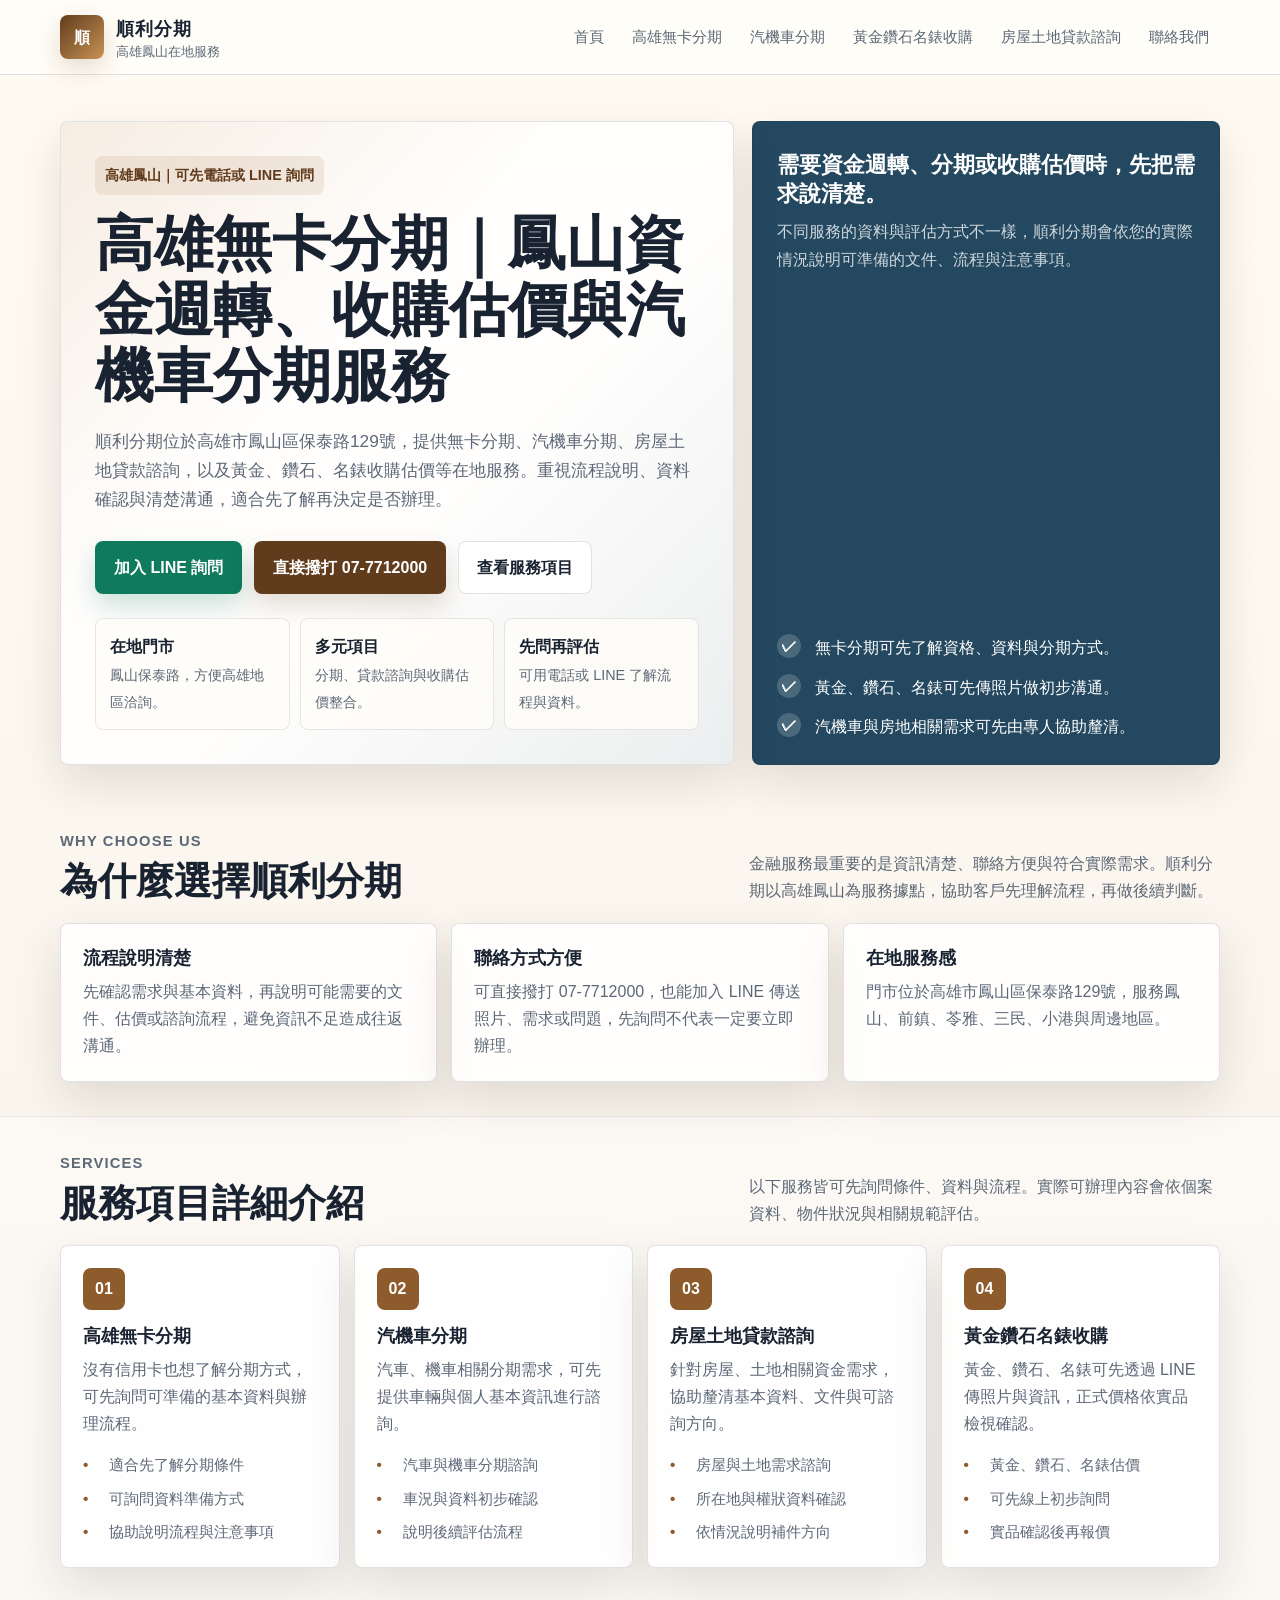
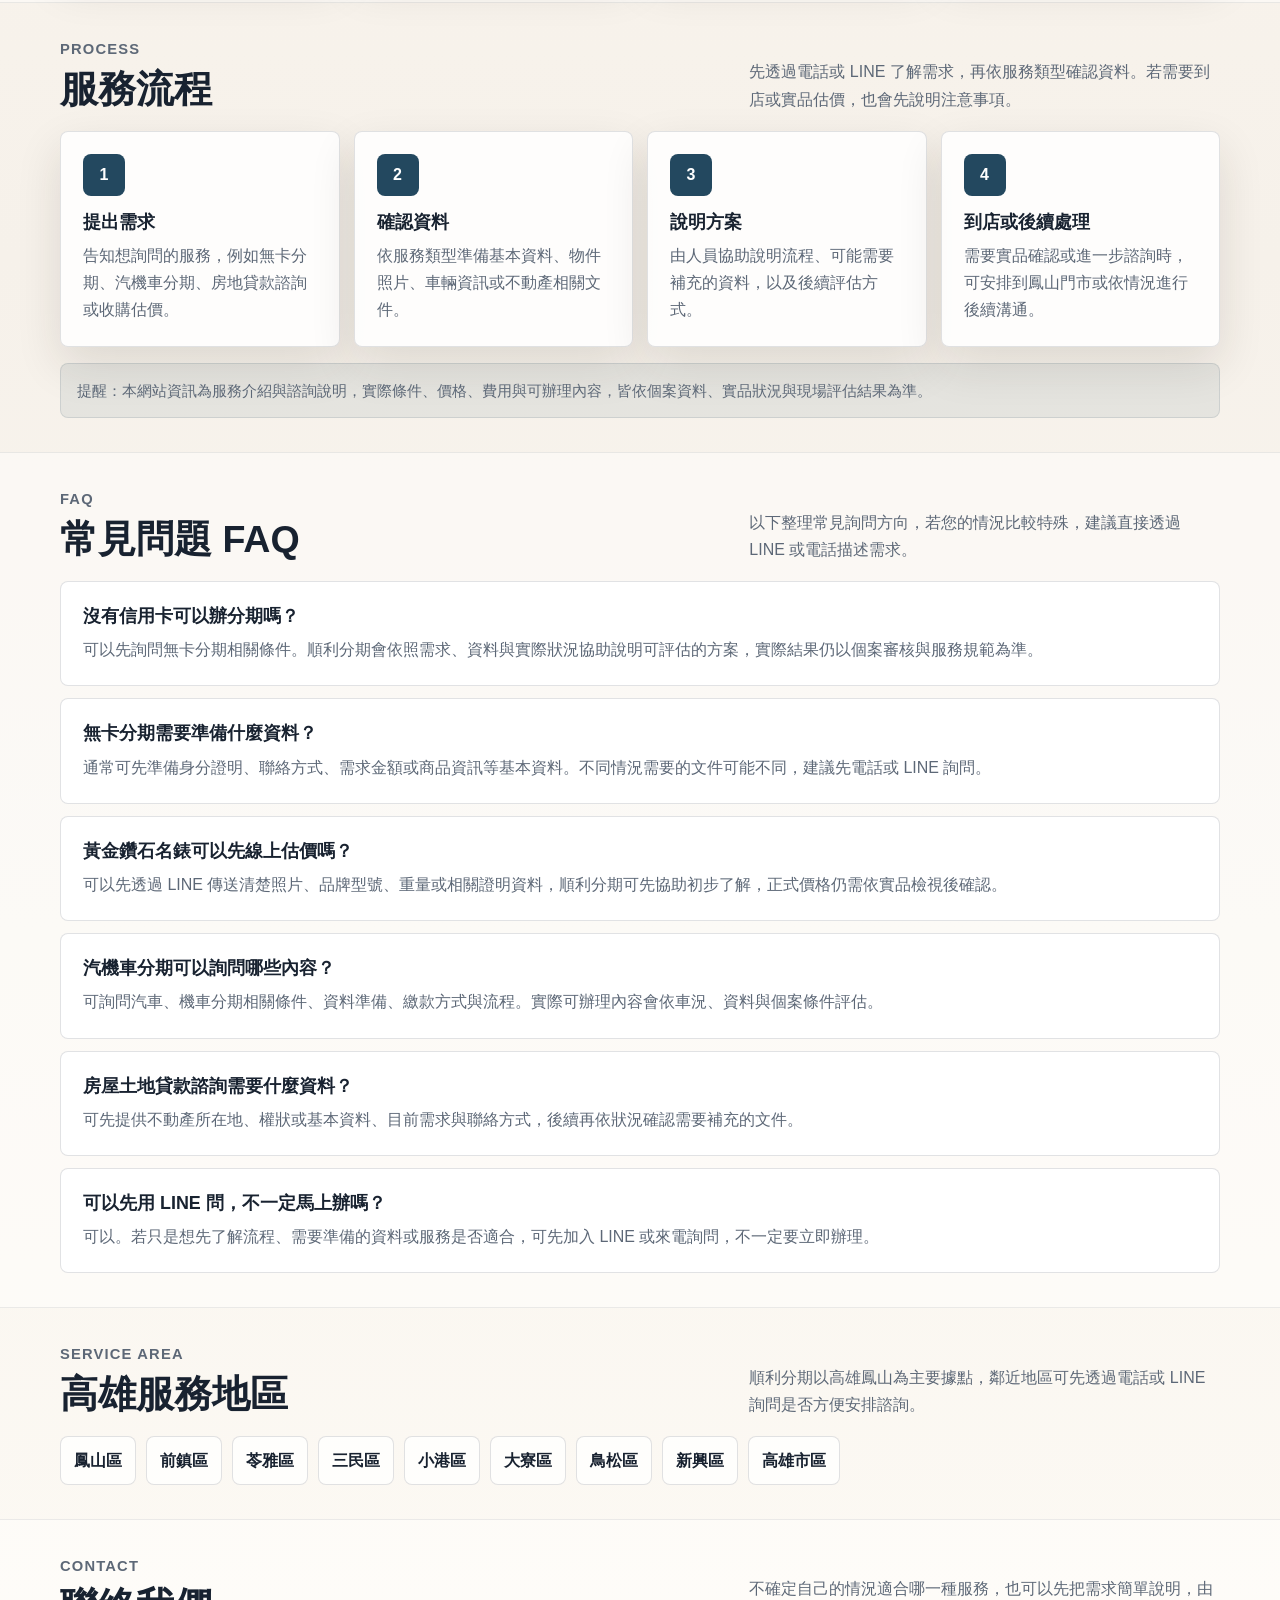
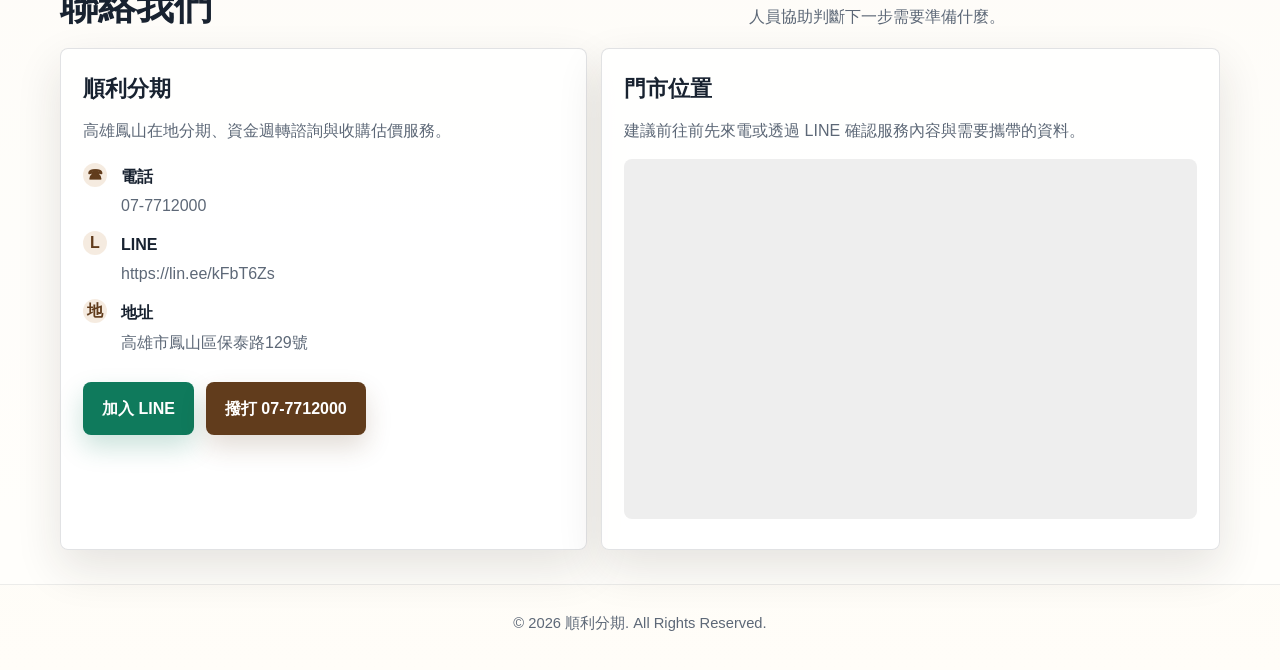
==== commit 35e291ca: "Add SEO service pages" ====
--- a/index.html
+++ b/index.html
@@ -1,4 +1,4 @@
-<!DOCTYPE html>
+﻿<!DOCTYPE html>
 <html lang="zh-TW">
 <head>
   <meta charset="UTF-8">
@@ -467,6 +467,15 @@
       padding: 22px;
     }
 
+    .service {
+      display: block;
+      transition: transform 0.18s ease, box-shadow 0.18s ease;
+    }
+
+    .service:hover {
+      transform: translateY(-2px);
+    }
+
     .panel h3,
     .service h3,
     .step h3,
@@ -721,12 +730,12 @@
         </span>
       </a>
       <nav class="nav-links" aria-label="主要導覽">
-        <a href="#why">選擇原因</a>
-        <a href="#services">服務項目</a>
-        <a href="#process">服務流程</a>
-        <a href="#faq">FAQ</a>
-        <a href="#areas">服務地區</a>
-        <a href="#contact">聯絡我們</a>
+        <a href="/shunli-fenqi/">首頁</a>
+        <a href="/shunli-fenqi/kaohsiung-no-card-installment/">高雄無卡分期</a>
+        <a href="/shunli-fenqi/kaohsiung-car-motorcycle-installment/">汽機車分期</a>
+        <a href="/shunli-fenqi/kaohsiung-gold-watch-buyback/">黃金鑽石名錶收購</a>
+        <a href="/shunli-fenqi/kaohsiung-house-land-loan/">房屋土地貸款諮詢</a>
+        <a href="/shunli-fenqi/#contact">聯絡我們</a>
       </nav>
     </div>
   </header>
@@ -744,7 +753,7 @@
 
             <div class="actions" aria-label="主要聯絡方式">
               <a class="btn primary" href="https://lin.ee/kFbT6Zs" target="_blank" rel="noreferrer">加入 LINE 詢問</a>
-              <a class="btn secondary" href="tel:07-7712000">直接撥打 07-7712000</a>
+              <a class="btn secondary" href="tel:077712000">直接撥打 07-7712000</a>
               <a class="btn ghost" href="#services">查看服務項目</a>
             </div>
 
@@ -817,7 +826,7 @@
         </div>
 
         <div class="grid-4">
-          <article class="service">
+          <a class="service" href="/shunli-fenqi/kaohsiung-no-card-installment/">
             <div class="service-icon">01</div>
             <h3>高雄無卡分期</h3>
             <p>沒有信用卡也想了解分期方式，可先詢問可準備的基本資料與辦理流程。</p>
@@ -826,9 +835,9 @@
               <li>可詢問資料準備方式</li>
               <li>協助說明流程與注意事項</li>
             </ul>
-          </article>
-
-          <article class="service">
+          </a>
+
+          <a class="service" href="/shunli-fenqi/kaohsiung-car-motorcycle-installment/">
             <div class="service-icon">02</div>
             <h3>汽機車分期</h3>
             <p>汽車、機車相關分期需求，可先提供車輛與個人基本資訊進行諮詢。</p>
@@ -837,9 +846,9 @@
               <li>車況與資料初步確認</li>
               <li>說明後續評估流程</li>
             </ul>
-          </article>
-
-          <article class="service">
+          </a>
+
+          <a class="service" href="/shunli-fenqi/kaohsiung-house-land-loan/">
             <div class="service-icon">03</div>
             <h3>房屋土地貸款諮詢</h3>
             <p>針對房屋、土地相關資金需求，協助釐清基本資料、文件與可諮詢方向。</p>
@@ -848,9 +857,9 @@
               <li>所在地與權狀資料確認</li>
               <li>依情況說明補件方向</li>
             </ul>
-          </article>
-
-          <article class="service">
+          </a>
+
+          <a class="service" href="/shunli-fenqi/kaohsiung-gold-watch-buyback/">
             <div class="service-icon">04</div>
             <h3>黃金鑽石名錶收購</h3>
             <p>黃金、鑽石、名錶可先透過 LINE 傳照片與資訊，正式價格依實品檢視確認。</p>
@@ -859,7 +868,7 @@
               <li>可先線上初步詢問</li>
               <li>實品確認後再報價</li>
             </ul>
-          </article>
+          </a>
         </div>
       </div>
     </section>
@@ -981,7 +990,7 @@
             <ul class="contact-list">
               <li>
                 <span class="tick">☎</span>
-                <span><strong>電話</strong><a href="tel:07-7712000">07-7712000</a></span>
+                <span><strong>電話</strong><a href="tel:077712000">07-7712000</a></span>
               </li>
               <li>
                 <span class="tick">L</span>
@@ -994,7 +1003,7 @@
             </ul>
             <div class="contact-actions">
               <a class="btn primary" href="https://lin.ee/kFbT6Zs" target="_blank" rel="noreferrer">加入 LINE</a>
-              <a class="btn secondary" href="tel:07-7712000">撥打 07-7712000</a>
+              <a class="btn secondary" href="tel:077712000">撥打 07-7712000</a>
             </div>
           </article>
 
@@ -1019,7 +1028,7 @@
 
   <div class="mobile-cta" aria-label="手機快速聯絡">
     <a class="btn primary" href="https://lin.ee/kFbT6Zs" target="_blank" rel="noreferrer">加入 LINE</a>
-    <a class="btn secondary" href="tel:07-7712000">直接撥打 07-7712000</a>
+    <a class="btn secondary" href="tel:077712000">直接撥打 07-7712000</a>
   </div>
 </body>
 </html>
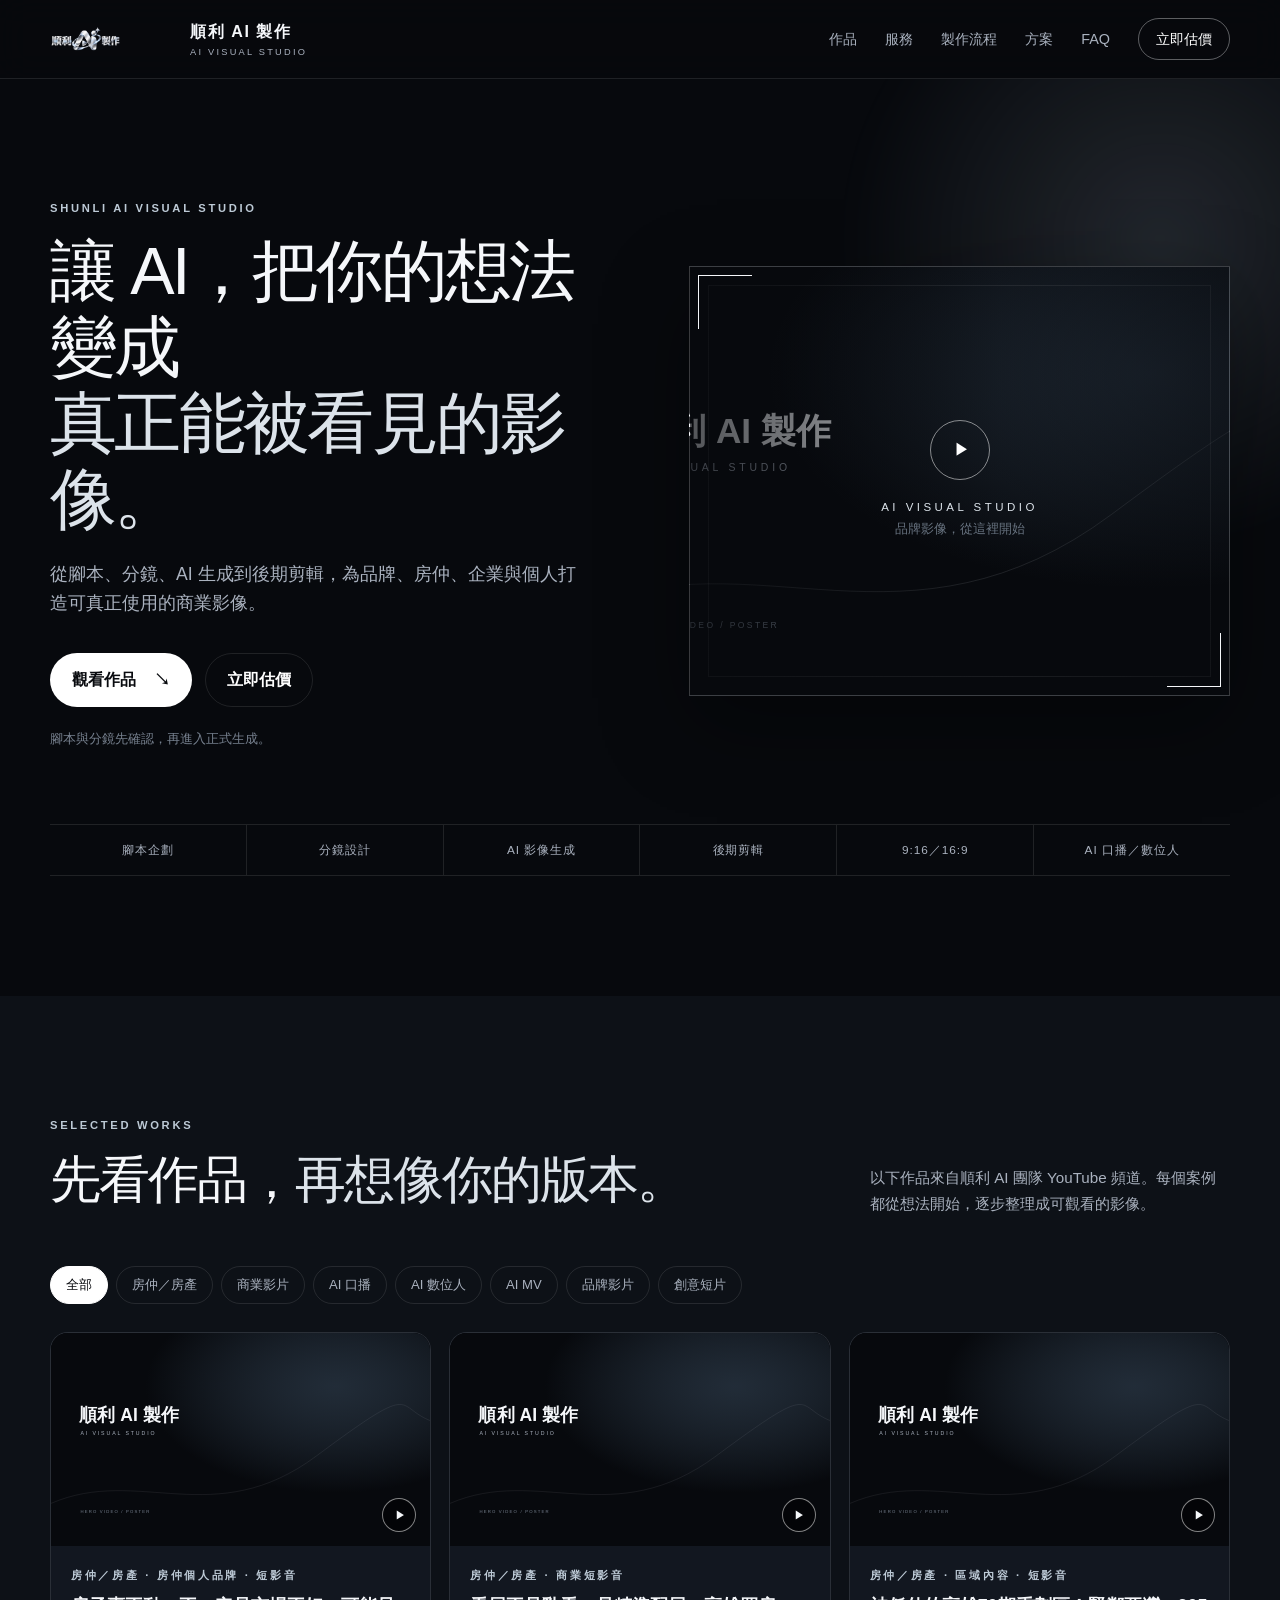
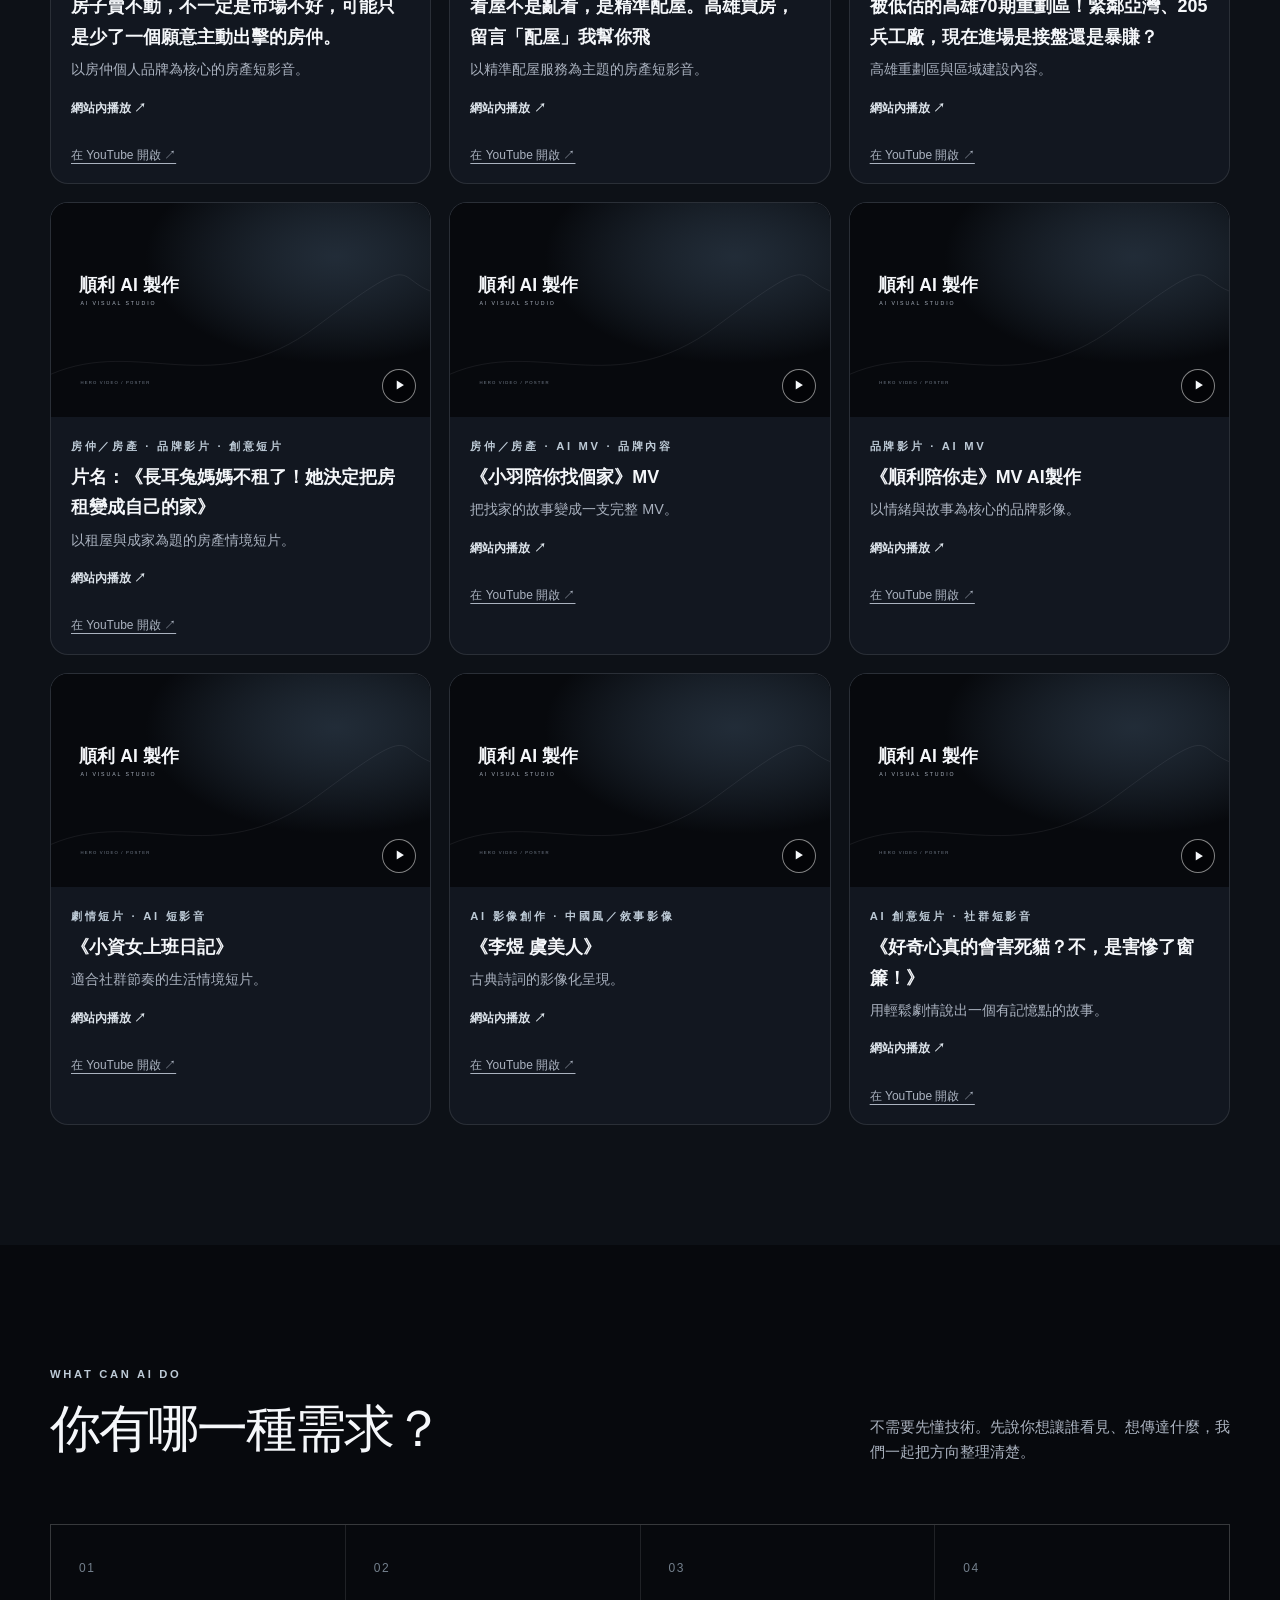
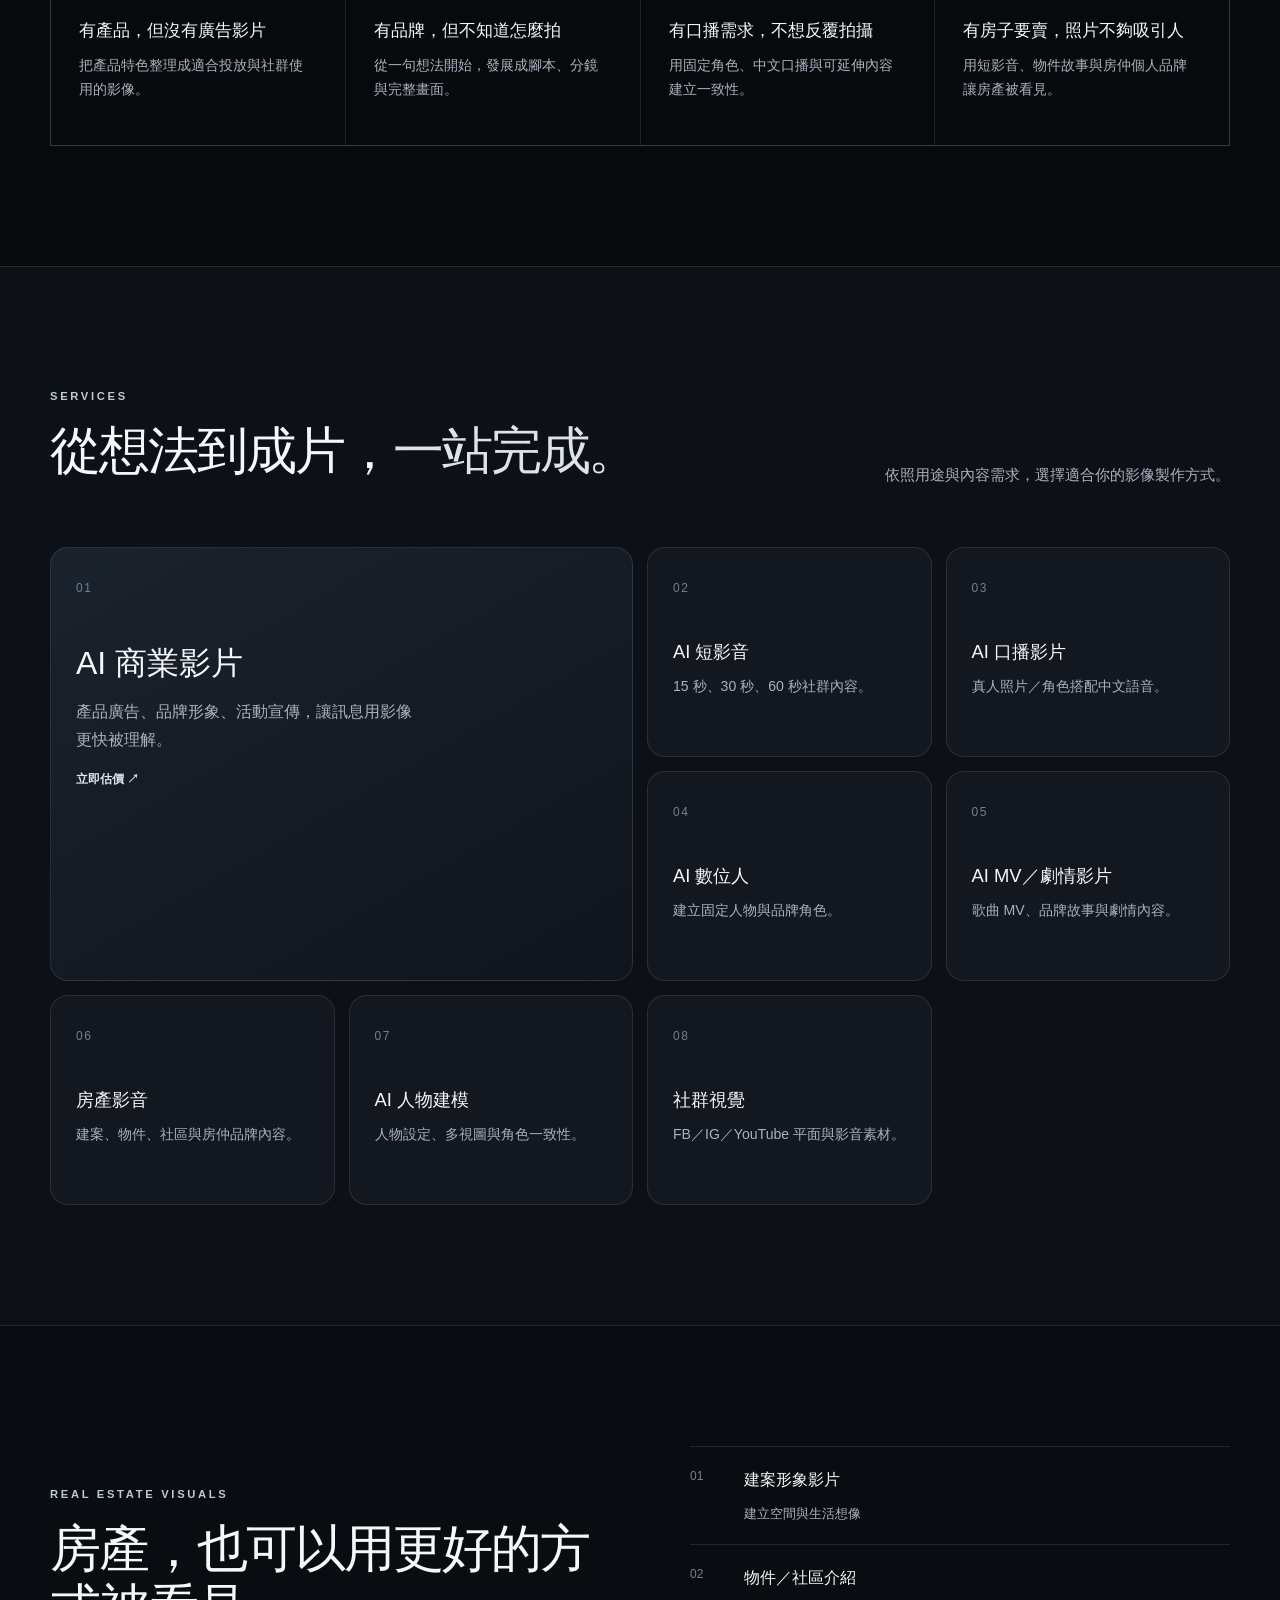
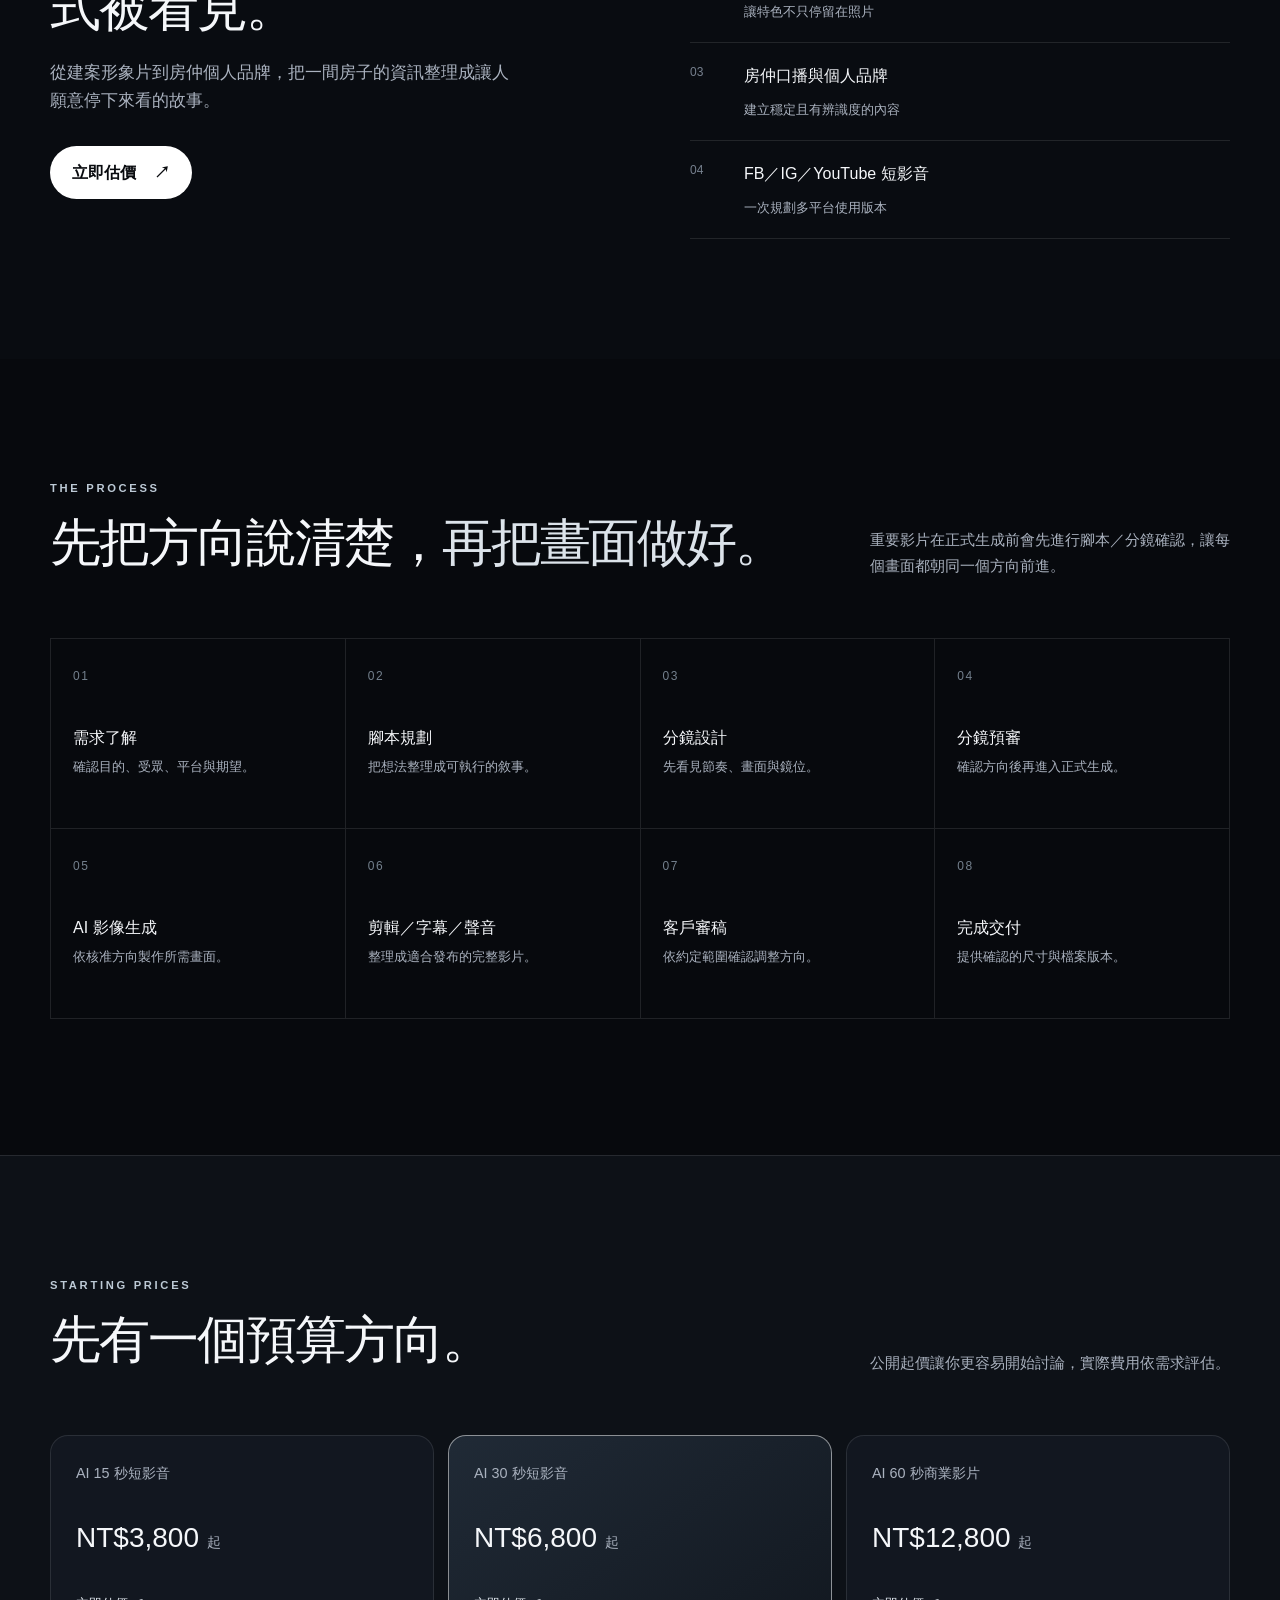
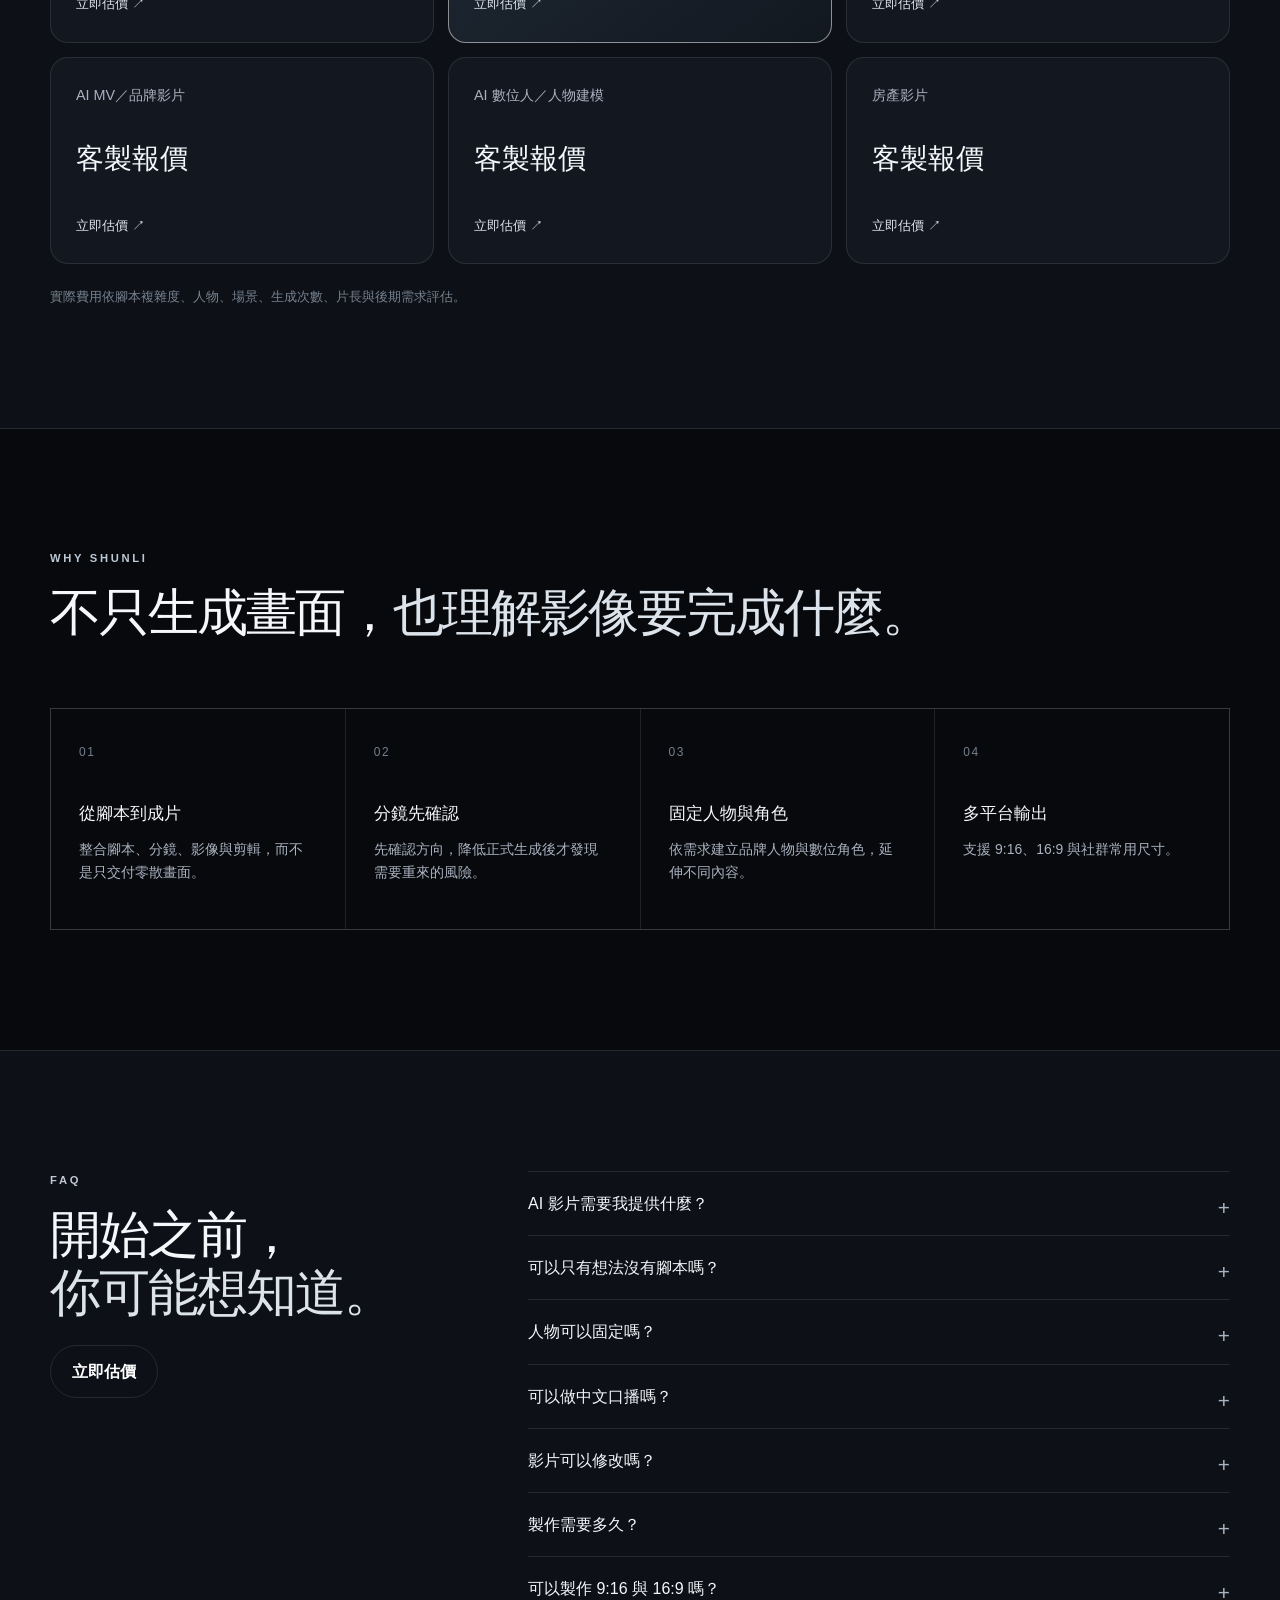
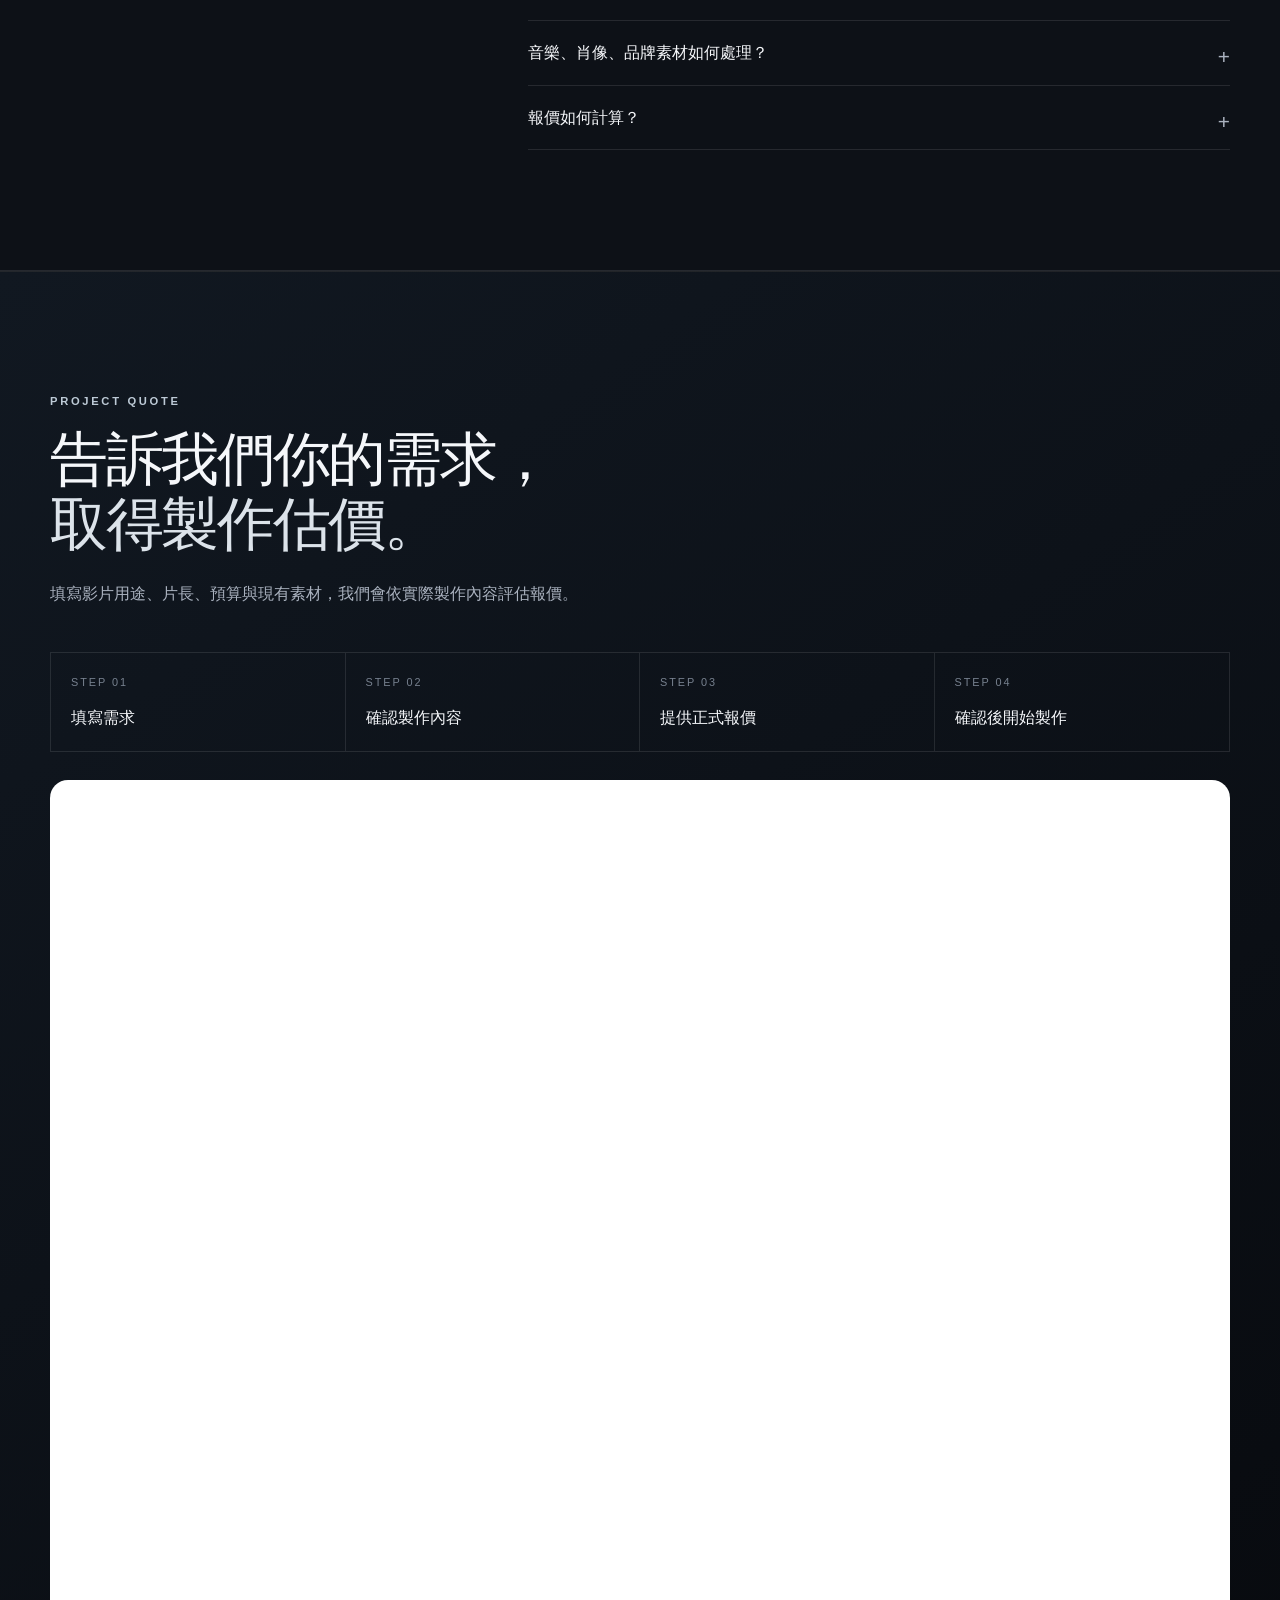
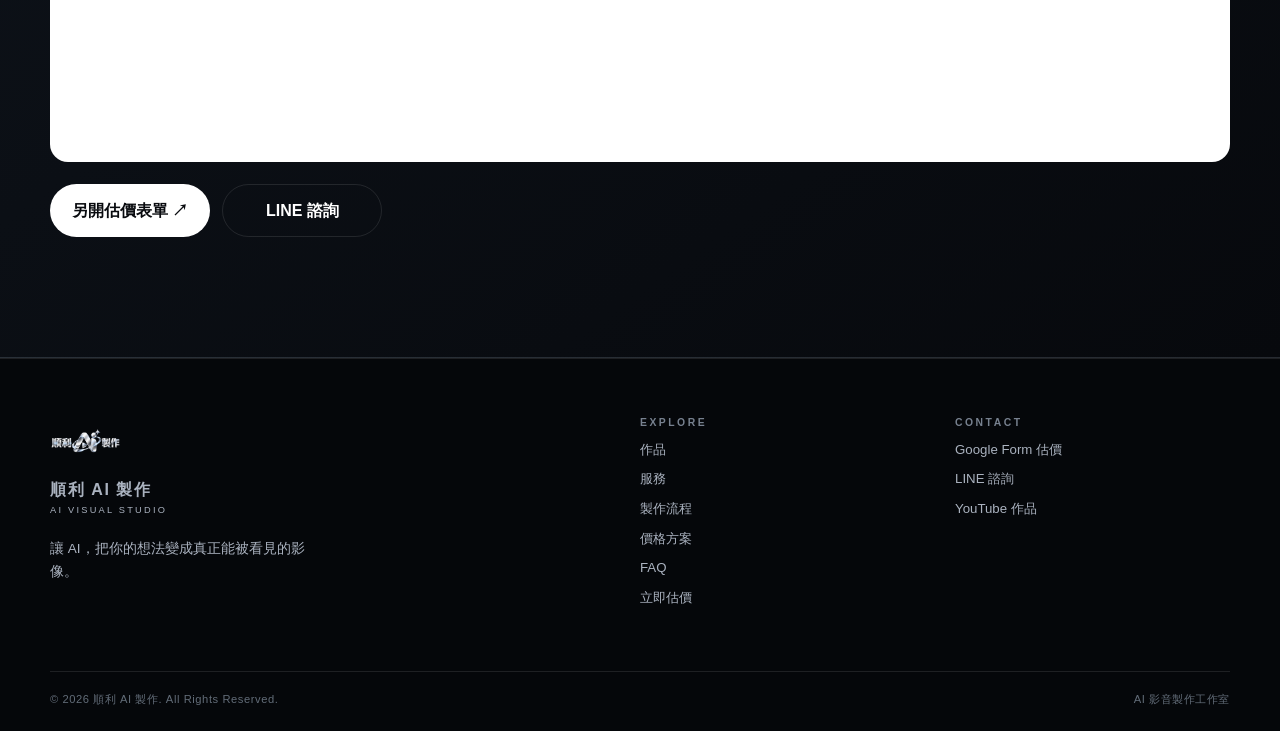
==== commit c7ac3bcd: "Rebrand site as Shunli AI studio" ====
--- a/index.html
+++ b/index.html
@@ -1,1034 +1,24 @@
-﻿<!DOCTYPE html>
+<!doctype html>
 <html lang="zh-TW">
 <head>
-  <meta charset="UTF-8">
-  <meta name="viewport" content="width=device-width, initial-scale=1.0">
-  <title>順利分期｜高雄無卡分期、鳳山資金週轉、汽機車分期與收購服務</title>
-  <meta name="description" content="順利分期位於高雄鳳山，提供無卡分期、汽機車分期、房屋土地貸款諮詢、黃金鑽石名錶收購等服務。流程清楚、聯絡方便，可先電話或 LINE 詢問。">
-  <link rel="canonical" href="https://andy19841011.github.io/shunli-fenqi/">
-  <meta name="theme-color" content="#8e5b2d">
-
-  <meta property="og:type" content="website">
-  <meta property="og:url" content="https://andy19841011.github.io/shunli-fenqi/">
-  <meta property="og:title" content="順利分期｜高雄無卡分期、鳳山資金週轉、汽機車分期與收購服務">
-  <meta property="og:description" content="順利分期位於高雄鳳山，提供無卡分期、汽機車分期、房屋土地貸款諮詢、黃金鑽石名錶收購等服務。流程清楚、聯絡方便，可先電話或 LINE 詢問。">
-  <meta property="og:image" content="https://andy19841011.github.io/shunli-fenqi/og-image.svg">
-  <meta property="og:image:width" content="1200">
-  <meta property="og:image:height" content="630">
-
-  <meta name="twitter:card" content="summary_large_image">
-  <meta name="twitter:title" content="順利分期｜高雄無卡分期、鳳山資金週轉、汽機車分期與收購服務">
-  <meta name="twitter:description" content="順利分期位於高雄鳳山，提供無卡分期、汽機車分期、房屋土地貸款諮詢、黃金鑽石名錶收購等服務。流程清楚、聯絡方便，可先電話或 LINE 詢問。">
-  <meta name="twitter:image" content="https://andy19841011.github.io/shunli-fenqi/og-image.svg">
-
-  <script type="application/ld+json">
-  {
-    "@context": "https://schema.org",
-    "@type": "LocalBusiness",
-    "name": "順利分期",
-    "telephone": "07-7712000",
-    "url": "https://andy19841011.github.io/shunli-fenqi/",
-    "address": {
-      "@type": "PostalAddress",
-      "streetAddress": "高雄市鳳山區保泰路129號",
-      "addressLocality": "鳳山區",
-      "addressRegion": "高雄市",
-      "addressCountry": "TW"
-    },
-    "areaServed": [
-      "高雄市",
-      "鳳山區",
-      "前鎮區",
-      "苓雅區",
-      "三民區",
-      "小港區",
-      "大寮區"
-    ],
-    "sameAs": [
-      "https://lin.ee/kFbT6Zs"
-    ]
-  }
-  </script>
-  <script type="application/ld+json">
-  {
-    "@context": "https://schema.org",
-    "@type": "FAQPage",
-    "mainEntity": [
-      {
-        "@type": "Question",
-        "name": "沒有信用卡可以辦分期嗎？",
-        "acceptedAnswer": {
-          "@type": "Answer",
-          "text": "可以先詢問無卡分期相關條件。順利分期會依照需求、資料與實際狀況協助說明可評估的方案，實際結果仍以個案審核與服務規範為準。"
-        }
-      },
-      {
-        "@type": "Question",
-        "name": "無卡分期需要準備什麼資料？",
-        "acceptedAnswer": {
-          "@type": "Answer",
-          "text": "通常可先準備身分證明、聯絡方式、需求金額或商品資訊等基本資料。不同情況需要的文件可能不同，建議先電話或 LINE 詢問。"
-        }
-      },
-      {
-        "@type": "Question",
-        "name": "黃金鑽石名錶可以先線上估價嗎？",
-        "acceptedAnswer": {
-          "@type": "Answer",
-          "text": "可以先透過 LINE 傳送清楚照片、品牌型號、重量或相關證明資料，順利分期可先協助初步了解，正式價格仍需依實品檢視後確認。"
-        }
-      },
-      {
-        "@type": "Question",
-        "name": "汽機車分期可以詢問哪些內容？",
-        "acceptedAnswer": {
-          "@type": "Answer",
-          "text": "可詢問汽車、機車分期相關條件、資料準備、繳款方式與流程。實際可辦理內容會依車況、資料與個案條件評估。"
-        }
-      },
-      {
-        "@type": "Question",
-        "name": "房屋土地貸款諮詢需要什麼資料？",
-        "acceptedAnswer": {
-          "@type": "Answer",
-          "text": "可先提供不動產所在地、權狀或基本資料、目前需求與聯絡方式，後續再依狀況確認需要補充的文件。"
-        }
-      },
-      {
-        "@type": "Question",
-        "name": "可以先用 LINE 問，不一定馬上辦嗎？",
-        "acceptedAnswer": {
-          "@type": "Answer",
-          "text": "可以。若只是想先了解流程、需要準備的資料或服務是否適合，可先加入 LINE 或來電詢問，不一定要立即辦理。"
-        }
-      }
-    ]
-  }
-  </script>
-
-  <style>
-    :root {
-      --bg: #f6f1ea;
-      --surface: #fffdf8;
-      --surface-2: #ffffff;
-      --text: #182230;
-      --muted: #5d6877;
-      --line: rgba(24, 34, 48, 0.13);
-      --brand: #8e5b2d;
-      --brand-dark: #613c1c;
-      --gold: #c89255;
-      --blue: #23485f;
-      --green: #0f7a5c;
-      --shadow: 0 18px 46px rgba(42, 34, 24, 0.12);
-      --max: 1160px;
-    }
-
-    * { box-sizing: border-box; }
-    html { scroll-behavior: smooth; }
-    body {
-      margin: 0;
-      color: var(--text);
-      font-family: "Noto Sans TC", "PingFang TC", "Microsoft JhengHei", Arial, sans-serif;
-      background: linear-gradient(180deg, #fffaf2 0%, var(--bg) 48%, #fffdf8 100%);
-      line-height: 1.7;
-    }
-
-    a { color: inherit; text-decoration: none; }
-    h1, h2, h3, p { margin: 0; }
-    ul, ol { margin: 0; padding: 0; }
-
-    .wrap {
-      width: min(calc(100% - 32px), var(--max));
-      margin: 0 auto;
-    }
-
-    .topbar {
-      position: sticky;
-      top: 0;
-      z-index: 30;
-      background: rgba(255, 253, 248, 0.92);
-      border-bottom: 1px solid var(--line);
-      backdrop-filter: blur(14px);
-    }
-
-    .nav {
-      display: flex;
-      align-items: center;
-      justify-content: space-between;
-      gap: 18px;
-      padding: 14px 0;
-    }
-
-    .brand {
-      display: flex;
-      align-items: center;
-      gap: 12px;
-      min-width: 190px;
-    }
-
-    .brand-mark {
-      width: 44px;
-      height: 44px;
-      display: grid;
-      place-items: center;
-      border-radius: 8px;
-      color: #fff;
-      font-weight: 900;
-      background: linear-gradient(135deg, var(--brand-dark), var(--gold));
-      box-shadow: 0 10px 24px rgba(142, 91, 45, 0.2);
-    }
-
-    .brand-name {
-      font-size: 1.12rem;
-      font-weight: 900;
-      letter-spacing: 0.06em;
-    }
-
-    .brand-area {
-      display: block;
-      color: var(--muted);
-      font-size: 0.82rem;
-      line-height: 1.2;
-    }
-
-    .nav-links {
-      display: flex;
-      align-items: center;
-      justify-content: flex-end;
-      gap: 6px;
-      flex-wrap: wrap;
-    }
-
-    .nav-links a {
-      padding: 9px 11px;
-      color: var(--muted);
-      font-size: 0.95rem;
-      border-radius: 8px;
-    }
-
-    .nav-links a:hover {
-      color: var(--text);
-      background: rgba(142, 91, 45, 0.08);
-    }
-
-    .hero {
-      padding: 46px 0 30px;
-    }
-
-    .hero-grid {
-      display: grid;
-      grid-template-columns: minmax(0, 1.18fr) minmax(320px, 0.82fr);
-      gap: 18px;
-      align-items: stretch;
-    }
-
-    .hero-main,
-    .hero-side,
-    .panel,
-    .service,
-    .step,
-    .faq-item,
-    .contact-card,
-    .map-card {
-      background: rgba(255, 255, 255, 0.86);
-      border: 1px solid var(--line);
-      box-shadow: var(--shadow);
-    }
-
-    .hero-main {
-      padding: 34px;
-      border-radius: 8px;
-      position: relative;
-      overflow: hidden;
-    }
-
-    .hero-main::before {
-      content: "";
-      position: absolute;
-      inset: 0;
-      background:
-        linear-gradient(135deg, rgba(200, 146, 85, 0.16), transparent 38%),
-        linear-gradient(315deg, rgba(35, 72, 95, 0.09), transparent 42%);
-      pointer-events: none;
-    }
-
-    .hero-content {
-      position: relative;
-      z-index: 1;
-    }
-
-    .eyebrow {
-      display: inline-flex;
-      align-items: center;
-      gap: 8px;
-      padding: 7px 10px;
-      border-radius: 8px;
-      color: var(--brand-dark);
-      background: rgba(142, 91, 45, 0.11);
-      font-size: 0.9rem;
-      font-weight: 800;
-    }
-
-    h1 {
-      margin-top: 16px;
-      max-width: 820px;
-      font-size: clamp(2rem, 4.6vw, 4.25rem);
-      line-height: 1.12;
-      letter-spacing: 0;
-    }
-
-    .lede {
-      max-width: 760px;
-      margin-top: 18px;
-      color: var(--muted);
-      font-size: 1.08rem;
-    }
-
-    .hero-points {
-      display: grid;
-      grid-template-columns: repeat(3, minmax(0, 1fr));
-      gap: 10px;
-      margin-top: 24px;
-    }
-
-    .point {
-      padding: 14px;
-      border-radius: 8px;
-      background: rgba(255, 253, 248, 0.82);
-      border: 1px solid rgba(24, 34, 48, 0.1);
-    }
-
-    .point strong {
-      display: block;
-      font-size: 1.02rem;
-    }
-
-    .point span {
-      color: var(--muted);
-      font-size: 0.9rem;
-    }
-
-    .actions,
-    .contact-actions {
-      display: flex;
-      flex-wrap: wrap;
-      gap: 12px;
-      margin-top: 26px;
-    }
-
-    .btn {
-      display: inline-flex;
-      align-items: center;
-      justify-content: center;
-      gap: 9px;
-      min-height: 48px;
-      padding: 12px 18px;
-      border-radius: 8px;
-      border: 1px solid transparent;
-      font-weight: 900;
-      transition: transform 0.18s ease, box-shadow 0.18s ease, background 0.18s ease;
-    }
-
-    .btn:hover {
-      transform: translateY(-1px);
-    }
-
-    .btn.primary {
-      color: #fff;
-      background: var(--green);
-      box-shadow: 0 12px 26px rgba(15, 122, 92, 0.22);
-    }
-
-    .btn.secondary {
-      color: #fff;
-      background: var(--brand-dark);
-      box-shadow: 0 12px 26px rgba(97, 60, 28, 0.18);
-    }
-
-    .btn.ghost {
-      color: var(--text);
-      background: rgba(255, 255, 255, 0.9);
-      border-color: var(--line);
-    }
-
-    .hero-side {
-      border-radius: 8px;
-      padding: 24px;
-      display: flex;
-      flex-direction: column;
-      justify-content: space-between;
-      gap: 20px;
-      background: var(--blue);
-      color: #fff;
-    }
-
-    .hero-side h2 {
-      font-size: 1.35rem;
-      line-height: 1.35;
-    }
-
-    .hero-side p {
-      margin-top: 10px;
-      color: rgba(255, 255, 255, 0.78);
-    }
-
-    .side-list {
-      display: grid;
-      gap: 12px;
-      list-style: none;
-    }
-
-    .side-list li {
-      display: grid;
-      grid-template-columns: 28px 1fr;
-      gap: 10px;
-      align-items: start;
-    }
-
-    .tick {
-      width: 24px;
-      height: 24px;
-      display: inline-grid;
-      place-items: center;
-      flex: 0 0 24px;
-      border-radius: 50%;
-      color: var(--brand-dark);
-      background: rgba(200, 146, 85, 0.18);
-      font-weight: 900;
-      line-height: 1;
-    }
-
-    .hero-side .tick {
-      color: #fff;
-      background: rgba(255, 255, 255, 0.18);
-    }
-
-    .section {
-      padding: 34px 0;
-    }
-
-    .section.alt {
-      background: rgba(255, 255, 255, 0.42);
-      border-top: 1px solid rgba(24, 34, 48, 0.08);
-      border-bottom: 1px solid rgba(24, 34, 48, 0.08);
-    }
-
-    .section-head {
-      display: grid;
-      grid-template-columns: minmax(0, 0.82fr) minmax(280px, 0.58fr);
-      gap: 24px;
-      align-items: end;
-      margin-bottom: 18px;
-    }
-
-    .section-kicker {
-      color: var(--brand);
-      font-size: 0.92rem;
-      font-weight: 900;
-      letter-spacing: 0.08em;
-    }
-
-    h2 {
-      margin-top: 4px;
-      font-size: clamp(1.55rem, 3vw, 2.35rem);
-      line-height: 1.24;
-      letter-spacing: 0;
-    }
-
-    .section-head p {
-      color: var(--muted);
-    }
-
-    .grid-4 {
-      display: grid;
-      grid-template-columns: repeat(4, minmax(0, 1fr));
-      gap: 14px;
-    }
-
-    .grid-3 {
-      display: grid;
-      grid-template-columns: repeat(3, minmax(0, 1fr));
-      gap: 14px;
-    }
-
-    .grid-2 {
-      display: grid;
-      grid-template-columns: repeat(2, minmax(0, 1fr));
-      gap: 14px;
-    }
-
-    .panel,
-    .service,
-    .step,
-    .faq-item,
-    .contact-card,
-    .map-card {
-      border-radius: 8px;
-      padding: 22px;
-    }
-
-    .service {
-      display: block;
-      transition: transform 0.18s ease, box-shadow 0.18s ease;
-    }
-
-    .service:hover {
-      transform: translateY(-2px);
-    }
-
-    .panel h3,
-    .service h3,
-    .step h3,
-    .faq-item h3 {
-      font-size: 1.12rem;
-      line-height: 1.35;
-      margin-bottom: 8px;
-    }
-
-    .panel p,
-    .service p,
-    .step p,
-    .faq-item p,
-    .contact-card p,
-    .map-card p,
-    .area-list {
-      color: var(--muted);
-    }
-
-    .service-icon,
-    .step-number {
-      width: 42px;
-      height: 42px;
-      display: grid;
-      place-items: center;
-      margin-bottom: 14px;
-      border-radius: 8px;
-      color: #fff;
-      background: var(--brand);
-      font-weight: 900;
-    }
-
-    .service ul {
-      display: grid;
-      gap: 8px;
-      margin-top: 14px;
-      list-style: none;
-      color: var(--muted);
-      font-size: 0.95rem;
-    }
-
-    .service li {
-      display: grid;
-      grid-template-columns: 18px 1fr;
-      gap: 8px;
-    }
-
-    .service li::before {
-      content: "•";
-      color: var(--brand);
-      font-weight: 900;
-    }
-
-    .steps {
-      counter-reset: steps;
-    }
-
-    .step-number {
-      background: var(--blue);
-    }
-
-    .faq-list {
-      display: grid;
-      gap: 12px;
-    }
-
-    .faq-item {
-      box-shadow: none;
-      background: var(--surface-2);
-    }
-
-    .area-list {
-      display: flex;
-      flex-wrap: wrap;
-      gap: 10px;
-      list-style: none;
-    }
-
-    .area-list li {
-      padding: 10px 13px;
-      border: 1px solid var(--line);
-      border-radius: 8px;
-      background: rgba(255, 255, 255, 0.76);
-      color: var(--text);
-      font-weight: 800;
-    }
-
-    .notice {
-      margin-top: 16px;
-      padding: 14px 16px;
-      border-radius: 8px;
-      color: var(--muted);
-      background: rgba(35, 72, 95, 0.08);
-      border: 1px solid rgba(35, 72, 95, 0.12);
-      font-size: 0.95rem;
-    }
-
-    .contact-layout {
-      display: grid;
-      grid-template-columns: minmax(0, 0.92fr) minmax(0, 1.08fr);
-      gap: 14px;
-      align-items: stretch;
-    }
-
-    .contact-card h3,
-    .map-card h3 {
-      font-size: 1.35rem;
-      margin-bottom: 10px;
-    }
-
-    .contact-list {
-      display: grid;
-      gap: 12px;
-      margin-top: 18px;
-      list-style: none;
-    }
-
-    .contact-list li {
-      display: grid;
-      grid-template-columns: 28px 1fr;
-      gap: 10px;
-      align-items: start;
-      color: var(--muted);
-    }
-
-    .contact-list strong {
-      display: block;
-      color: var(--text);
-      margin-bottom: 2px;
-    }
-
-    .map-card iframe {
-      width: 100%;
-      min-height: 360px;
-      margin-top: 14px;
-      border: 0;
-      border-radius: 8px;
-      background: #eee;
-    }
-
-    footer {
-      padding: 26px 0 34px;
-      color: var(--muted);
-      text-align: center;
-      font-size: 0.92rem;
-    }
-
-    .mobile-cta {
-      display: none;
-    }
-
-    @media (max-width: 1060px) {
-      .hero-grid,
-      .section-head,
-      .grid-4,
-      .grid-3,
-      .grid-2,
-      .contact-layout {
-        grid-template-columns: 1fr;
-      }
-
-      .hero-points {
-        grid-template-columns: 1fr;
-      }
-    }
-
-    @media (max-width: 760px) {
-      body {
-        padding-bottom: 78px;
-      }
-
-      .wrap {
-        width: min(calc(100% - 22px), var(--max));
-      }
-
-      .nav {
-        align-items: flex-start;
-      }
-
-      .nav-links {
-        display: none;
-      }
-
-      .hero {
-        padding-top: 24px;
-      }
-
-      .hero-main,
-      .hero-side,
-      .panel,
-      .service,
-      .step,
-      .faq-item,
-      .contact-card,
-      .map-card {
-        padding: 20px;
-      }
-
-      h1 {
-        font-size: clamp(1.9rem, 10vw, 2.95rem);
-      }
-
-      .lede {
-        font-size: 1rem;
-      }
-
-      .actions,
-      .contact-actions {
-        display: grid;
-      }
-
-      .btn {
-        width: 100%;
-      }
-
-      .map-card iframe {
-        min-height: 280px;
-      }
-
-      .mobile-cta {
-        position: fixed;
-        left: 0;
-        right: 0;
-        bottom: 0;
-        z-index: 50;
-        display: grid;
-        grid-template-columns: 1fr 1fr;
-        gap: 8px;
-        padding: 10px 11px calc(10px + env(safe-area-inset-bottom));
-        background: rgba(255, 253, 248, 0.96);
-        border-top: 1px solid var(--line);
-        box-shadow: 0 -12px 32px rgba(24, 34, 48, 0.14);
-      }
-
-      .mobile-cta .btn {
-        min-height: 50px;
-        padding: 10px 8px;
-        font-size: 0.9rem;
-        line-height: 1.2;
-      }
-    }
-  </style>
+<meta charset="UTF-8"><meta name="viewport" content="width=device-width,initial-scale=1"><meta name="theme-color" content="#07090d">
+<title>順利 AI 製作｜AI 影片製作、房產影音與品牌影像</title><meta name="description" content="順利 AI 製作｜從腳本、分鏡、AI 影像生成到後期剪輯，為品牌、企業、房仲與個人打造真正能使用的商業影像。"><link rel="canonical" href="https://andy19841011.github.io/shunli-fenqi/"><meta property="og:type" content="website"><meta property="og:url" content="https://andy19841011.github.io/shunli-fenqi/"><meta property="og:title" content="順利 AI 製作｜讓想法變成真正能被看見的影像"><meta property="og:description" content="AI 商業影片、短影音、口播、數位人、MV 與房產影音製作。"><meta property="og:image" content="https://andy19841011.github.io/shunli-fenqi/assets/images/og-image.svg"><meta property="og:image:width" content="1200"><meta property="og:image:height" content="630"><meta name="twitter:card" content="summary_large_image"><meta name="twitter:title" content="順利 AI 製作｜AI 影音製作工作室"><meta name="twitter:description" content="從腳本、分鏡到後期剪輯，打造可真正使用的商業影像。"><meta name="twitter:image" content="https://andy19841011.github.io/shunli-fenqi/assets/images/og-image.svg"><link rel="icon" href="assets/icons/favicon.png" type="image/png">
+<script type="application/ld+json">{"@context":"https://schema.org","@type":"ProfessionalService","name":"順利 AI 製作","url":"https://andy19841011.github.io/shunli-fenqi/","logo":"https://andy19841011.github.io/shunli-fenqi/assets/images/brand-logo.png","description":"AI 商業影片、短影音、口播、數位人、MV 與房產影音製作工作室。","areaServed":["高雄市","台灣"],"sameAs":["https://www.youtube.com/@%E9%A0%86%E5%88%A9AI%E5%9C%98%E9%9A%8A","https://lin.ee/kFbT6Zs"]}</script><link rel="stylesheet" href="assets/styles.css">
 </head>
 <body>
-  <header class="topbar">
-    <div class="wrap nav">
-      <a class="brand" href="#top" aria-label="順利分期首頁">
-        <span class="brand-mark">順</span>
-        <span>
-          <span class="brand-name">順利分期</span>
-          <span class="brand-area">高雄鳳山在地服務</span>
-        </span>
-      </a>
-      <nav class="nav-links" aria-label="主要導覽">
-        <a href="/shunli-fenqi/">首頁</a>
-        <a href="/shunli-fenqi/kaohsiung-no-card-installment/">高雄無卡分期</a>
-        <a href="/shunli-fenqi/kaohsiung-car-motorcycle-installment/">汽機車分期</a>
-        <a href="/shunli-fenqi/kaohsiung-gold-watch-buyback/">黃金鑽石名錶收購</a>
-        <a href="/shunli-fenqi/kaohsiung-house-land-loan/">房屋土地貸款諮詢</a>
-        <a href="/shunli-fenqi/#contact">聯絡我們</a>
-      </nav>
-    </div>
-  </header>
-
-  <main id="top">
-    <section class="hero" aria-labelledby="page-title">
-      <div class="wrap hero-grid">
-        <article class="hero-main">
-          <div class="hero-content">
-            <span class="eyebrow">高雄鳳山｜可先電話或 LINE 詢問</span>
-            <h1 id="page-title">高雄無卡分期｜鳳山資金週轉、收購估價與汽機車分期服務</h1>
-            <p class="lede">
-              順利分期位於高雄市鳳山區保泰路129號，提供無卡分期、汽機車分期、房屋土地貸款諮詢，以及黃金、鑽石、名錶收購估價等在地服務。重視流程說明、資料確認與清楚溝通，適合先了解再決定是否辦理。
-            </p>
-
-            <div class="actions" aria-label="主要聯絡方式">
-              <a class="btn primary" href="https://lin.ee/kFbT6Zs" target="_blank" rel="noreferrer">加入 LINE 詢問</a>
-              <a class="btn secondary" href="tel:077712000">直接撥打 07-7712000</a>
-              <a class="btn ghost" href="#services">查看服務項目</a>
-            </div>
-
-            <div class="hero-points" aria-label="服務特色">
-              <div class="point">
-                <strong>在地門市</strong>
-                <span>鳳山保泰路，方便高雄地區洽詢。</span>
-              </div>
-              <div class="point">
-                <strong>多元項目</strong>
-                <span>分期、貸款諮詢與收購估價整合。</span>
-              </div>
-              <div class="point">
-                <strong>先問再評估</strong>
-                <span>可用電話或 LINE 了解流程與資料。</span>
-              </div>
-            </div>
-          </div>
-        </article>
-
-        <aside class="hero-side" aria-label="快速資訊">
-          <div>
-            <h2>需要資金週轉、分期或收購估價時，先把需求說清楚。</h2>
-            <p>不同服務的資料與評估方式不一樣，順利分期會依您的實際情況說明可準備的文件、流程與注意事項。</p>
-          </div>
-          <ul class="side-list">
-            <li><span class="tick">✓</span><span>無卡分期可先了解資格、資料與分期方式。</span></li>
-            <li><span class="tick">✓</span><span>黃金、鑽石、名錶可先傳照片做初步溝通。</span></li>
-            <li><span class="tick">✓</span><span>汽機車與房地相關需求可先由專人協助釐清。</span></li>
-          </ul>
-        </aside>
-      </div>
-    </section>
-
-    <section id="why" class="section">
-      <div class="wrap">
-        <div class="section-head">
-          <div>
-            <p class="section-kicker">WHY CHOOSE US</p>
-            <h2>為什麼選擇順利分期</h2>
-          </div>
-          <p>金融服務最重要的是資訊清楚、聯絡方便與符合實際需求。順利分期以高雄鳳山為服務據點，協助客戶先理解流程，再做後續判斷。</p>
-        </div>
-
-        <div class="grid-3">
-          <article class="panel">
-            <h3>流程說明清楚</h3>
-            <p>先確認需求與基本資料，再說明可能需要的文件、估價或諮詢流程，避免資訊不足造成往返溝通。</p>
-          </article>
-          <article class="panel">
-            <h3>聯絡方式方便</h3>
-            <p>可直接撥打 07-7712000，也能加入 LINE 傳送照片、需求或問題，先詢問不代表一定要立即辦理。</p>
-          </article>
-          <article class="panel">
-            <h3>在地服務感</h3>
-            <p>門市位於高雄市鳳山區保泰路129號，服務鳳山、前鎮、苓雅、三民、小港與周邊地區。</p>
-          </article>
-        </div>
-      </div>
-    </section>
-
-    <section id="services" class="section alt">
-      <div class="wrap">
-        <div class="section-head">
-          <div>
-            <p class="section-kicker">SERVICES</p>
-            <h2>服務項目詳細介紹</h2>
-          </div>
-          <p>以下服務皆可先詢問條件、資料與流程。實際可辦理內容會依個案資料、物件狀況與相關規範評估。</p>
-        </div>
-
-        <div class="grid-4">
-          <a class="service" href="/shunli-fenqi/kaohsiung-no-card-installment/">
-            <div class="service-icon">01</div>
-            <h3>高雄無卡分期</h3>
-            <p>沒有信用卡也想了解分期方式，可先詢問可準備的基本資料與辦理流程。</p>
-            <ul>
-              <li>適合先了解分期條件</li>
-              <li>可詢問資料準備方式</li>
-              <li>協助說明流程與注意事項</li>
-            </ul>
-          </a>
-
-          <a class="service" href="/shunli-fenqi/kaohsiung-car-motorcycle-installment/">
-            <div class="service-icon">02</div>
-            <h3>汽機車分期</h3>
-            <p>汽車、機車相關分期需求，可先提供車輛與個人基本資訊進行諮詢。</p>
-            <ul>
-              <li>汽車與機車分期諮詢</li>
-              <li>車況與資料初步確認</li>
-              <li>說明後續評估流程</li>
-            </ul>
-          </a>
-
-          <a class="service" href="/shunli-fenqi/kaohsiung-house-land-loan/">
-            <div class="service-icon">03</div>
-            <h3>房屋土地貸款諮詢</h3>
-            <p>針對房屋、土地相關資金需求，協助釐清基本資料、文件與可諮詢方向。</p>
-            <ul>
-              <li>房屋與土地需求諮詢</li>
-              <li>所在地與權狀資料確認</li>
-              <li>依情況說明補件方向</li>
-            </ul>
-          </a>
-
-          <a class="service" href="/shunli-fenqi/kaohsiung-gold-watch-buyback/">
-            <div class="service-icon">04</div>
-            <h3>黃金鑽石名錶收購</h3>
-            <p>黃金、鑽石、名錶可先透過 LINE 傳照片與資訊，正式價格依實品檢視確認。</p>
-            <ul>
-              <li>黃金、鑽石、名錶估價</li>
-              <li>可先線上初步詢問</li>
-              <li>實品確認後再報價</li>
-            </ul>
-          </a>
-        </div>
-      </div>
-    </section>
-
-    <section id="process" class="section">
-      <div class="wrap">
-        <div class="section-head">
-          <div>
-            <p class="section-kicker">PROCESS</p>
-            <h2>服務流程</h2>
-          </div>
-          <p>先透過電話或 LINE 了解需求，再依服務類型確認資料。若需要到店或實品估價，也會先說明注意事項。</p>
-        </div>
-
-        <div class="grid-4 steps">
-          <article class="step">
-            <div class="step-number">1</div>
-            <h3>提出需求</h3>
-            <p>告知想詢問的服務，例如無卡分期、汽機車分期、房地貸款諮詢或收購估價。</p>
-          </article>
-          <article class="step">
-            <div class="step-number">2</div>
-            <h3>確認資料</h3>
-            <p>依服務類型準備基本資料、物件照片、車輛資訊或不動產相關文件。</p>
-          </article>
-          <article class="step">
-            <div class="step-number">3</div>
-            <h3>說明方案</h3>
-            <p>由人員協助說明流程、可能需要補充的資料，以及後續評估方式。</p>
-          </article>
-          <article class="step">
-            <div class="step-number">4</div>
-            <h3>到店或後續處理</h3>
-            <p>需要實品確認或進一步諮詢時，可安排到鳳山門市或依情況進行後續溝通。</p>
-          </article>
-        </div>
-
-        <p class="notice">提醒：本網站資訊為服務介紹與諮詢說明，實際條件、價格、費用與可辦理內容，皆依個案資料、實品狀況與現場評估結果為準。</p>
-      </div>
-    </section>
-
-    <section id="faq" class="section alt">
-      <div class="wrap">
-        <div class="section-head">
-          <div>
-            <p class="section-kicker">FAQ</p>
-            <h2>常見問題 FAQ</h2>
-          </div>
-          <p>以下整理常見詢問方向，若您的情況比較特殊，建議直接透過 LINE 或電話描述需求。</p>
-        </div>
-
-        <div class="faq-list">
-          <article class="faq-item">
-            <h3>沒有信用卡可以辦分期嗎？</h3>
-            <p>可以先詢問無卡分期相關條件。順利分期會依照需求、資料與實際狀況協助說明可評估的方案，實際結果仍以個案審核與服務規範為準。</p>
-          </article>
-          <article class="faq-item">
-            <h3>無卡分期需要準備什麼資料？</h3>
-            <p>通常可先準備身分證明、聯絡方式、需求金額或商品資訊等基本資料。不同情況需要的文件可能不同，建議先電話或 LINE 詢問。</p>
-          </article>
-          <article class="faq-item">
-            <h3>黃金鑽石名錶可以先線上估價嗎？</h3>
-            <p>可以先透過 LINE 傳送清楚照片、品牌型號、重量或相關證明資料，順利分期可先協助初步了解，正式價格仍需依實品檢視後確認。</p>
-          </article>
-          <article class="faq-item">
-            <h3>汽機車分期可以詢問哪些內容？</h3>
-            <p>可詢問汽車、機車分期相關條件、資料準備、繳款方式與流程。實際可辦理內容會依車況、資料與個案條件評估。</p>
-          </article>
-          <article class="faq-item">
-            <h3>房屋土地貸款諮詢需要什麼資料？</h3>
-            <p>可先提供不動產所在地、權狀或基本資料、目前需求與聯絡方式，後續再依狀況確認需要補充的文件。</p>
-          </article>
-          <article class="faq-item">
-            <h3>可以先用 LINE 問，不一定馬上辦嗎？</h3>
-            <p>可以。若只是想先了解流程、需要準備的資料或服務是否適合，可先加入 LINE 或來電詢問，不一定要立即辦理。</p>
-          </article>
-        </div>
-      </div>
-    </section>
-
-    <section id="areas" class="section">
-      <div class="wrap">
-        <div class="section-head">
-          <div>
-            <p class="section-kicker">SERVICE AREA</p>
-            <h2>高雄服務地區</h2>
-          </div>
-          <p>順利分期以高雄鳳山為主要據點，鄰近地區可先透過電話或 LINE 詢問是否方便安排諮詢。</p>
-        </div>
-
-        <ul class="area-list" aria-label="高雄服務地區">
-          <li>鳳山區</li>
-          <li>前鎮區</li>
-          <li>苓雅區</li>
-          <li>三民區</li>
-          <li>小港區</li>
-          <li>大寮區</li>
-          <li>鳥松區</li>
-          <li>新興區</li>
-          <li>高雄市區</li>
-        </ul>
-      </div>
-    </section>
-
-    <section id="contact" class="section alt">
-      <div class="wrap">
-        <div class="section-head">
-          <div>
-            <p class="section-kicker">CONTACT</p>
-            <h2>聯絡我們</h2>
-          </div>
-          <p>不確定自己的情況適合哪一種服務，也可以先把需求簡單說明，由人員協助判斷下一步需要準備什麼。</p>
-        </div>
-
-        <div class="contact-layout">
-          <article class="contact-card">
-            <h3>順利分期</h3>
-            <p>高雄鳳山在地分期、資金週轉諮詢與收購估價服務。</p>
-            <ul class="contact-list">
-              <li>
-                <span class="tick">☎</span>
-                <span><strong>電話</strong><a href="tel:077712000">07-7712000</a></span>
-              </li>
-              <li>
-                <span class="tick">L</span>
-                <span><strong>LINE</strong><a href="https://lin.ee/kFbT6Zs" target="_blank" rel="noreferrer">https://lin.ee/kFbT6Zs</a></span>
-              </li>
-              <li>
-                <span class="tick">地</span>
-                <span><strong>地址</strong>高雄市鳳山區保泰路129號</span>
-              </li>
-            </ul>
-            <div class="contact-actions">
-              <a class="btn primary" href="https://lin.ee/kFbT6Zs" target="_blank" rel="noreferrer">加入 LINE</a>
-              <a class="btn secondary" href="tel:077712000">撥打 07-7712000</a>
-            </div>
-          </article>
-
-          <article class="map-card">
-            <h3>門市位置</h3>
-            <p>建議前往前先來電或透過 LINE 確認服務內容與需要攜帶的資料。</p>
-            <iframe
-              title="順利分期地址：高雄市鳳山區保泰路129號"
-              loading="lazy"
-              referrerpolicy="no-referrer-when-downgrade"
-              src="https://www.google.com/maps?q=%E9%AB%98%E9%9B%84%E5%B8%82%E9%B3%B3%E5%B1%B1%E5%8D%80%E4%BF%9D%E6%B3%B0%E8%B7%AF129%E8%99%9F&output=embed">
-            </iframe>
-          </article>
-        </div>
-      </div>
-    </section>
-  </main>
-
-  <footer>
-    <div class="wrap">© 2026 順利分期. All Rights Reserved.</div>
-  </footer>
-
-  <div class="mobile-cta" aria-label="手機快速聯絡">
-    <a class="btn primary" href="https://lin.ee/kFbT6Zs" target="_blank" rel="noreferrer">加入 LINE</a>
-    <a class="btn secondary" href="tel:077712000">直接撥打 07-7712000</a>
-  </div>
-</body>
-</html>
+<header class="site-header" id="top"><div class="container nav-wrap"><a class="brand" href="#top" aria-label="順利 AI 製作首頁"><img class="brand-logo" src="assets/images/brand-logo.png" alt="順利 AI 製作"><span><strong>順利 AI 製作</strong><small>AI VISUAL STUDIO</small></span></a><button class="menu-toggle" type="button" aria-expanded="false" aria-controls="primary-nav" aria-label="開啟網站選單"><span></span><span></span><span></span></button><nav id="primary-nav" class="primary-nav" aria-label="主要導覽"><a href="#works">作品</a><a href="#services">服務</a><a href="#process">製作流程</a><a href="#pricing">方案</a><a href="#faq">FAQ</a><a class="nav-cta" data-track="quote_cta_click" href="#quote">立即估價</a></nav></div></header>
+<main>
+<section class="hero section-pad" aria-labelledby="hero-title"><div class="hero-glow" aria-hidden="true"></div><div class="container hero-grid"><div class="hero-copy"><p class="eyebrow">SHUNLI AI VISUAL STUDIO</p><h1 id="hero-title">讓 AI，把你的想法變成<br><em>真正能被看見的影像。</em></h1><p class="hero-lede">從腳本、分鏡、AI 生成到後期剪輯，為品牌、房仲、企業與個人打造可真正使用的商業影像。</p><div class="button-row"><a class="button button-primary" href="#works">觀看作品 <span>↘</span></a><a class="button button-ghost" data-track="quote_cta_click" href="#quote">立即估價</a></div><p class="hero-note">腳本與分鏡先確認，再進入正式生成。</p></div><div class="hero-frame" aria-label="AI 影音工作室主視覺"><div class="hero-poster" role="img" aria-label="順利 AI 製作 Hero 主視覺"></div><div class="hero-overlay" aria-hidden="true"></div><div class="frame-corner frame-corner-tl"></div><div class="frame-corner frame-corner-br"></div><div class="hero-placeholder"><span class="play-icon">▶</span><p>AI VISUAL STUDIO</p><small>品牌影像，從這裡開始</small></div></div></div><div class="container trust-strip" aria-label="製作能力"><span>腳本企劃</span><span>分鏡設計</span><span>AI 影像生成</span><span>後期剪輯</span><span>9:16／16:9</span><span>AI 口播／數位人</span></div></section>
+<section class="section-pad section-dark" id="works" aria-labelledby="works-title"><div class="container"><div class="section-heading"><div><p class="eyebrow">SELECTED WORKS</p><h2 id="works-title">先看作品，<span>再想像你的版本。</span></h2></div><p>以下作品來自順利 AI 團隊 YouTube 頻道。每個案例都從想法開始，逐步整理成可觀看的影像。</p></div><div class="work-filters" role="group" aria-label="作品分類"><button class="filter is-active" type="button" data-filter="all">全部</button><button class="filter" type="button" data-filter="mv">MV／品牌</button><button class="filter" type="button" data-filter="story">劇情短片</button><button class="filter" type="button" data-filter="short">短影音</button></div><div class="works-grid" id="works-grid"></div></div></section>
+<section class="section-pad" aria-labelledby="needs-title"><div class="container"><div class="section-heading"><div><p class="eyebrow">WHAT CAN AI DO</p><h2 id="needs-title">你有哪一種需求？</h2></div><p>不需要先懂技術。先說你想讓誰看見、想傳達什麼，我們一起把方向整理清楚。</p></div><div class="needs-grid"><article><span>01</span><h3>有產品，但沒有廣告影片</h3><p>把產品特色整理成適合投放與社群使用的影像。</p></article><article><span>02</span><h3>有品牌，但不知道怎麼拍</h3><p>從一句想法開始，發展成腳本、分鏡與完整畫面。</p></article><article><span>03</span><h3>有口播需求，不想反覆拍攝</h3><p>用固定角色、中文口播與可延伸內容建立一致性。</p></article><article><span>04</span><h3>有房子要賣，照片不夠吸引人</h3><p>用短影音、物件故事與房仲個人品牌讓房產被看見。</p></article></div></div></section>
+<section class="section-pad section-alt" id="services" aria-labelledby="services-title"><div class="container"><div class="section-heading"><div><p class="eyebrow">SERVICES</p><h2 id="services-title">從想法到成片，<span>一站完成。</span></h2></div><p>依照用途與內容需求，選擇適合你的影像製作方式。</p></div><div class="services-grid"><article class="service-card service-feature"><span>01</span><h3>AI 商業影片</h3><p>產品廣告、品牌形象、活動宣傳，讓訊息用影像更快被理解。</p><a data-track="quote_cta_click" href="#quote">立即估價 ↗</a></article><article class="service-card"><span>02</span><h3>AI 短影音</h3><p>15 秒、30 秒、60 秒社群內容。</p></article><article class="service-card"><span>03</span><h3>AI 口播影片</h3><p>真人照片／角色搭配中文語音。</p></article><article class="service-card"><span>04</span><h3>AI 數位人</h3><p>建立固定人物與品牌角色。</p></article><article class="service-card"><span>05</span><h3>AI MV／劇情影片</h3><p>歌曲 MV、品牌故事與劇情內容。</p></article><article class="service-card"><span>06</span><h3>房產影音</h3><p>建案、物件、社區與房仲品牌內容。</p></article><article class="service-card"><span>07</span><h3>AI 人物建模</h3><p>人物設定、多視圖與角色一致性。</p></article><article class="service-card"><span>08</span><h3>社群視覺</h3><p>FB／IG／YouTube 平面與影音素材。</p></article></div></div></section>
+<section class="real-estate section-pad" aria-labelledby="real-estate-title"><div class="container real-estate-grid"><div><p class="eyebrow">REAL ESTATE VISUALS</p><h2 id="real-estate-title">房產，也可以用更好的方式被看見。</h2><p class="large-copy">從建案形象片到房仲個人品牌，把一間房子的資訊整理成讓人願意停下來看的故事。</p><a class="button button-primary" data-track="quote_cta_click" href="#quote">立即估價 <span>↗</span></a></div><div class="real-estate-list"><div><span>01</span><strong>建案形象影片</strong><small>建立空間與生活想像</small></div><div><span>02</span><strong>物件／社區介紹</strong><small>讓特色不只停留在照片</small></div><div><span>03</span><strong>房仲口播與個人品牌</strong><small>建立穩定且有辨識度的內容</small></div><div><span>04</span><strong>FB／IG／YouTube 短影音</strong><small>一次規劃多平台使用版本</small></div></div></div></section>
+<section class="section-pad" id="process" aria-labelledby="process-title"><div class="container"><div class="section-heading"><div><p class="eyebrow">THE PROCESS</p><h2 id="process-title">先把方向說清楚，<span>再把畫面做好。</span></h2></div><p>重要影片在正式生成前會先進行腳本／分鏡確認，讓每個畫面都朝同一個方向前進。</p></div><ol class="process-list"><li><span>01</span><h3>需求了解</h3><p>確認目的、受眾、平台與期望。</p></li><li><span>02</span><h3>腳本規劃</h3><p>把想法整理成可執行的敘事。</p></li><li><span>03</span><h3>分鏡設計</h3><p>先看見節奏、畫面與鏡位。</p></li><li><span>04</span><h3>分鏡預審</h3><p>確認方向後再進入正式生成。</p></li><li><span>05</span><h3>AI 影像生成</h3><p>依核准方向製作所需畫面。</p></li><li><span>06</span><h3>剪輯／字幕／聲音</h3><p>整理成適合發布的完整影片。</p></li><li><span>07</span><h3>客戶審稿</h3><p>依約定範圍確認調整方向。</p></li><li><span>08</span><h3>完成交付</h3><p>提供確認的尺寸與檔案版本。</p></li></ol></div></section>
+<section class="section-pad section-alt" id="pricing" aria-labelledby="pricing-title"><div class="container"><div class="section-heading"><div><p class="eyebrow">STARTING PRICES</p><h2 id="pricing-title">先有一個預算方向。</h2></div><p>公開起價讓你更容易開始討論，實際費用依需求評估。</p></div><div class="pricing-grid"><article class="price-card"><p>AI 15 秒短影音</p><strong>NT$3,800 <small>起</small></strong><a data-track="quote_cta_click" href="#quote">立即估價 ↗</a></article><article class="price-card price-highlight"><p>AI 30 秒短影音</p><strong>NT$6,800 <small>起</small></strong><a data-track="quote_cta_click" href="#quote">立即估價 ↗</a></article><article class="price-card"><p>AI 60 秒商業影片</p><strong>NT$12,800 <small>起</small></strong><a data-track="quote_cta_click" href="#quote">立即估價 ↗</a></article><article class="price-card"><p>AI MV／品牌影片</p><strong>客製報價</strong><a data-track="quote_cta_click" href="#quote">立即估價 ↗</a></article><article class="price-card"><p>AI 數位人／人物建模</p><strong>客製報價</strong><a data-track="quote_cta_click" href="#quote">立即估價 ↗</a></article><article class="price-card"><p>房產影片</p><strong>客製報價</strong><a data-track="quote_cta_click" href="#quote">立即估價 ↗</a></article></div><p class="pricing-note">實際費用依腳本複雜度、人物、場景、生成次數、片長與後期需求評估。</p></div></section>
+<section class="section-pad" aria-labelledby="why-title"><div class="container"><div class="section-heading"><div><p class="eyebrow">WHY SHUNLI</p><h2 id="why-title">不只生成畫面，<span>也理解影像要完成什麼。</span></h2></div></div><div class="why-grid"><article><span>01</span><h3>從腳本到成片</h3><p>整合腳本、分鏡、影像與剪輯，而不是只交付零散畫面。</p></article><article><span>02</span><h3>分鏡先確認</h3><p>先確認方向，降低正式生成後才發現需要重來的風險。</p></article><article><span>03</span><h3>固定人物與角色</h3><p>依需求建立品牌人物與數位角色，延伸不同內容。</p></article><article><span>04</span><h3>多平台輸出</h3><p>支援 9:16、16:9 與社群常用尺寸。</p></article></div></div></section>
+<section class="section-pad section-alt" id="faq" aria-labelledby="faq-title"><div class="container faq-layout"><div><p class="eyebrow">FAQ</p><h2 id="faq-title">開始之前，<br><span>你可能想知道。</span></h2><a class="button button-ghost" data-track="quote_cta_click" href="#quote">立即估價</a></div><div class="faq-list"><details><summary>AI 影片需要我提供什麼？</summary><p>可以先提供品牌／產品資訊、用途、受眾、參考方向與希望完成的時間；素材是否齊全會在討論時一起確認。</p></details><details><summary>可以只有想法沒有腳本嗎？</summary><p>可以。我們會先釐清目的與訊息，再協助整理成腳本與分鏡方向。</p></details><details><summary>人物可以固定嗎？</summary><p>可依專案需求討論固定人物、品牌角色或數位人設定，實際可行方式會依素材與用途評估。</p></details><details><summary>可以做中文口播嗎？</summary><p>可以討論中文口播、字幕與聲音配置，會依影片風格與使用情境安排。</p></details><details><summary>影片可以修改嗎？</summary><p>可以依報價方案與事前約定的修改範圍進行審稿與調整。</p></details><details><summary>製作需要多久？</summary><p>時程會依片長、腳本複雜度、人物／場景數與審稿速度評估，詢價時會先說明預估範圍。</p></details><details><summary>可以製作 9:16 與 16:9 嗎？</summary><p>可以，會依發布平台與用途安排直式、橫式或其他社群尺寸。</p></details><details><summary>音樂、肖像、品牌素材如何處理？</summary><p>會在製作前確認素材來源、使用權限與交付用途；未確認授權的素材不會自行宣稱可商業使用。</p></details><details><summary>報價如何計算？</summary><p>會依腳本複雜度、人物、場景、生成次數、片長與後期需求評估。</p></details></div></div></section>
+<section class="quote section-pad" id="quote" aria-labelledby="quote-title"><div class="container"><div class="quote-heading"><p class="eyebrow">PROJECT QUOTE</p><h2 id="quote-title">告訴我們你的需求，<br><span>取得製作估價。</span></h2><p>填寫影片用途、片長、預算與現有素材，我們會依實際製作內容評估報價。</p></div><div class="quote-steps" aria-label="估價流程"><div><span>STEP 01</span><strong>填寫需求</strong></div><div><span>STEP 02</span><strong>確認製作內容</strong></div><div><span>STEP 03</span><strong>提供正式報價</strong></div><div><span>STEP 04</span><strong>確認後開始製作</strong></div></div><div class="quote-form-wrap"><iframe id="google-form" src="https://docs.google.com/forms/d/e/1FAIpQLSfaMP4wm0V_s7RRmuZicc9sSZs1631nOnfOWYWJKEF1689PfQ/viewform?embedded=true" width="100%" title="順利 AI 製作估價表單" loading="lazy">正在載入估價表單。</iframe><div class="quote-fallback" id="quote-fallback">如果表單沒有正常顯示，<a data-track="google_form_open" href="https://docs.google.com/forms/d/e/1FAIpQLSfaMP4wm0V_s7RRmuZicc9sSZs1631nOnfOWYWJKEF1689PfQ/viewform" target="_blank" rel="noopener noreferrer">請點此開啟估價表單。</a></div></div><div class="quote-actions"><a class="button button-primary" data-track="google_form_open" href="https://docs.google.com/forms/d/e/1FAIpQLSfaMP4wm0V_s7RRmuZicc9sSZs1631nOnfOWYWJKEF1689PfQ/viewform" target="_blank" rel="noopener noreferrer">另開估價表單 ↗</a><a class="button button-ghost" data-track="line_click" href="https://lin.ee/kFbT6Zs" target="_blank" rel="noopener noreferrer">LINE 諮詢</a></div></div></section>
+</main>
+<footer class="site-footer"><div class="container footer-grid"><div><a class="brand" href="#top"><img class="brand-logo" src="assets/images/brand-logo.png" alt="順利 AI 製作"><span><strong>順利 AI 製作</strong><small>AI VISUAL STUDIO</small></span></a><p>讓 AI，把你的想法變成真正能被看見的影像。</p></div><div><p class="footer-label">EXPLORE</p><a href="#works">作品</a><a href="#services">服務</a><a href="#process">製作流程</a><a href="#pricing">價格方案</a><a href="#faq">FAQ</a><a data-track="quote_cta_click" href="#quote">立即估價</a></div><div><p class="footer-label">CONTACT</p><a data-track="google_form_open" href="https://docs.google.com/forms/d/e/1FAIpQLSfaMP4wm0V_s7RRmuZicc9sSZs1631nOnfOWYWJKEF1689PfQ/viewform" target="_blank" rel="noopener noreferrer">Google Form 估價</a><a data-track="line_click" href="https://lin.ee/kFbT6Zs" target="_blank" rel="noopener noreferrer">LINE 諮詢</a><a href="https://www.youtube.com/@%E9%A0%86%E5%88%A9AI%E5%9C%98%E9%9A%8A" target="_blank" rel="noopener noreferrer">YouTube 作品</a></div></div><div class="container footer-bottom"><span>© 2026 順利 AI 製作. All Rights Reserved.</span><span>AI 影音製作工作室</span></div></footer>
+<script src="assets/app.js" defer></script>
+</body></html>
--- a/assets/styles.css
+++ b/assets/styles.css
@@ -0,0 +1,19 @@
+:root{--bg:#07090d;--bg2:#0d1117;--card:#121720;--card2:#171e29;--text:#f5f7fa;--muted:#aab2bf;--silver:#dce3ea;--bright:#fff;--border:rgba(255,255,255,.1);--glow:rgba(210,225,240,.18);--max:1180px;--ease:cubic-bezier(.2,.7,.2,1)}
+*{box-sizing:border-box}html{scroll-behavior:smooth}body{margin:0;background:var(--bg);color:var(--text);font:16px/1.7 "Noto Sans TC","PingFang TC","Microsoft JhengHei",Arial,sans-serif}body:before{content:"";position:fixed;inset:0;pointer-events:none;opacity:.18;background-image:linear-gradient(rgba(255,255,255,.025) 1px,transparent 1px),linear-gradient(90deg,rgba(255,255,255,.025) 1px,transparent 1px);background-size:64px 64px;mask-image:linear-gradient(#000,transparent 80%)}a{color:inherit;text-decoration:none}button,input,select,textarea{font:inherit}button{cursor:pointer}.container{width:min(calc(100% - 44px),var(--max));margin:auto}.section-pad{padding:120px 0}.section-dark,.section-alt{background:var(--bg2)}.section-alt{border-block:1px solid var(--border)}.site-header{position:sticky;top:0;z-index:50;background:rgba(7,9,13,.86);border-bottom:1px solid var(--border);backdrop-filter:blur(16px)}.nav-wrap{min-height:78px;display:flex;align-items:center;justify-content:space-between;gap:28px}.brand{display:inline-flex;align-items:center;gap:12px}.brand-mark{width:40px;height:40px;display:grid;place-items:center;border:1px solid rgba(255,255,255,.42);border-radius:10px;color:#080a0e;background:linear-gradient(145deg,#fff,#9daab7);font-weight:900;font-size:1.2rem;box-shadow:0 0 28px var(--glow)}.brand strong{display:block;letter-spacing:.1em;font-size:1rem}.brand small{display:block;color:var(--muted);font-size:.58rem;letter-spacing:.24em}.primary-nav{display:flex;align-items:center;gap:28px;color:var(--muted);font-size:.9rem}.primary-nav a{transition:color .2s}.primary-nav a:hover,.primary-nav a:focus-visible{color:var(--bright)}.nav-cta{padding:8px 17px;border:1px solid rgba(255,255,255,.35);border-radius:999px;color:var(--bright)}.menu-toggle{display:none;border:0;background:none;padding:8px}.menu-toggle span{display:block;width:24px;height:1px;background:var(--bright);margin:5px}.hero{min-height:700px;display:grid;align-items:center;position:relative;overflow:hidden}.hero-glow{position:absolute;width:680px;height:680px;right:-220px;top:-180px;background:radial-gradient(circle,rgba(174,192,210,.16),transparent 66%);filter:blur(12px);pointer-events:none}.hero-grid{display:grid;grid-template-columns:1.02fr .98fr;align-items:center;gap:76px}.eyebrow,.card-kicker,.footer-label{margin:0;color:#bdcad6;font-size:.7rem;letter-spacing:.24em;font-weight:700}.hero h1,h2{margin:16px 0 22px;letter-spacing:-.04em;line-height:1.14}.hero h1{font-size:clamp(2.7rem,5.2vw,5.25rem);font-weight:500}.hero h1 em,h2 span{font-style:normal;color:var(--silver)}.hero-lede{max-width:540px;color:var(--muted);font-size:1.1rem}.button-row{display:flex;gap:13px;margin-top:34px}.button{display:inline-flex;align-items:center;justify-content:center;gap:18px;min-height:50px;padding:12px 21px;border-radius:999px;border:1px solid transparent;font-weight:700;transition:transform .2s var(--ease),background .2s,border-color .2s}.button:hover{transform:translateY(-2px)}.button-primary{color:#090b0f;background:var(--bright)}.button-primary:hover{background:var(--silver)}.button-ghost{border-color:var(--border);color:var(--bright)}.button-ghost:hover{border-color:rgba(255,255,255,.5);background:rgba(255,255,255,.05)}.hero-note{margin-top:21px;color:#77818f;font-size:.8rem}.hero-frame{min-height:430px;position:relative;border:1px solid rgba(255,255,255,.2);background:linear-gradient(145deg,rgba(255,255,255,.04),rgba(255,255,255,.01)),#0b0f15;box-shadow:0 30px 80px rgba(0,0,0,.38)}.hero-frame:before{content:"";position:absolute;inset:18px;border:1px solid var(--border)}.frame-corner{position:absolute;width:54px;height:54px;border-color:var(--silver);z-index:1}.frame-corner-tl{top:8px;left:8px;border-top:1px solid;border-left:1px solid}.frame-corner-br{bottom:8px;right:8px;border-bottom:1px solid;border-right:1px solid}.hero-placeholder{position:absolute;inset:0;display:grid;place-content:center;text-align:center;color:#7d8795}.play-icon{margin:auto;width:60px;height:60px;display:grid;place-items:center;border:1px solid rgba(255,255,255,.5);border-radius:50%;padding-left:4px;color:var(--bright)}.hero-placeholder p{margin:18px 0 1px;letter-spacing:.3em;font-size:.72rem;color:var(--silver)}.hero-placeholder small{color:#66717e}.section-heading{display:flex;justify-content:space-between;gap:50px;align-items:end;margin-bottom:44px}.section-heading h2{font-size:clamp(2rem,4vw,3.5rem);font-weight:500}.section-heading>p{max-width:360px;color:var(--muted);font-size:.95rem}.works-grid{display:grid;grid-template-columns:repeat(3,1fr);gap:18px}.work-card{background:var(--card);border:1px solid var(--border);border-radius:18px;overflow:hidden;transition:transform .25s var(--ease),border-color .25s}.work-card:hover{transform:translateY(-5px);border-color:rgba(255,255,255,.34)}.work-media{position:relative;aspect-ratio:16/9;overflow:hidden;background:#080a0e}.work-media img{width:100%;height:100%;display:block;object-fit:cover;transition:transform .4s var(--ease),opacity .3s}.work-card:hover img{transform:scale(1.04);opacity:.82}.media-play{position:absolute;bottom:14px;right:14px;width:34px;height:34px;display:grid;place-items:center;padding-left:2px;border:1px solid rgba(255,255,255,.5);border-radius:50%;background:rgba(0,0,0,.45);font-size:.7rem}.work-body{padding:20px}.work-body h3{margin:6px 0 5px;font-size:1.12rem}.work-body p:not(.card-kicker){margin:0;color:var(--muted);font-size:.9rem}.text-link,.service-card a{display:inline-block;margin-top:16px;color:var(--silver);font-size:.78rem;font-weight:700}.work-placeholder .work-media{display:grid;place-items:center;background:linear-gradient(135deg,#151b24,#090c11)}.placeholder-mark{font-size:2.4rem;color:#66717e;font-weight:200}.work-filters{display:flex;gap:8px;margin:-10px 0 28px}.filter{border:1px solid var(--border);border-radius:999px;padding:7px 15px;background:transparent;color:var(--muted);font-size:.82rem}.filter:hover,.filter.is-active{background:var(--bright);color:var(--bg);border-color:var(--bright)}.work-card.is-hidden{display:none}.needs-grid,.why-grid{display:grid;grid-template-columns:repeat(4,1fr);gap:1px;background:var(--border);border:1px solid var(--border)}.needs-grid article,.why-grid article{min-height:220px;padding:28px;background:var(--bg)}.needs-grid span,.why-grid span,.service-card>span,.process-list li>span{color:#74808d;font-size:.75rem;letter-spacing:.14em}.needs-grid h3,.why-grid h3{margin:36px 0 9px;font-size:1.05rem;font-weight:500}.needs-grid p,.why-grid p{margin:0;color:var(--muted);font-size:.87rem}.services-grid{display:grid;grid-template-columns:repeat(4,1fr);gap:14px}.service-card{min-height:210px;padding:25px;border:1px solid var(--border);border-radius:18px;background:var(--card);transition:background .2s,border-color .2s}.service-card:hover{background:var(--card2);border-color:rgba(255,255,255,.3)}.service-card h3{margin:36px 0 8px;font-size:1.15rem;font-weight:500}.service-card p{margin:0;color:var(--muted);font-size:.88rem}.service-feature{grid-column:span 2;grid-row:span 2;min-height:434px;background:linear-gradient(150deg,#1a222d,#10151d)}.service-feature h3{font-size:2rem}.service-feature p{max-width:350px;font-size:1rem}.real-estate{background:#090c11}.real-estate-grid{display:grid;grid-template-columns:1fr 1fr;gap:100px;align-items:center}.real-estate h2{font-size:clamp(2.3rem,4vw,4.2rem);font-weight:500}.large-copy{max-width:470px;color:var(--muted);font-size:1.05rem;margin-bottom:30px}.real-estate-list{border-top:1px solid var(--border)}.real-estate-list>div{display:grid;grid-template-columns:44px 1fr;gap:10px;padding:19px 0;border-bottom:1px solid var(--border)}.real-estate-list span{color:#77818f;font-size:.75rem}.real-estate-list strong{font-weight:500}.real-estate-list small{grid-column:2;color:var(--muted);font-size:.8rem}.process-list{display:grid;grid-template-columns:repeat(4,1fr);gap:0;border-top:1px solid var(--border);border-left:1px solid var(--border);padding:0;list-style:none}.process-list li{min-height:190px;padding:22px;border-right:1px solid var(--border);border-bottom:1px solid var(--border)}.process-list li h3{margin:36px 0 5px;font-size:1rem;font-weight:500}.process-list li p{margin:0;color:var(--muted);font-size:.82rem}.pricing-grid{display:grid;grid-template-columns:repeat(3,1fr);gap:14px}.price-card{padding:25px;border:1px solid var(--border);border-radius:18px;background:var(--card)}.price-card p{margin:0;color:var(--muted);font-size:.9rem}.price-card strong{display:block;margin:28px 0;font-size:1.75rem;font-weight:500}.price-card strong small{font-size:.85rem;color:var(--muted)}.price-card a{color:var(--silver);font-size:.8rem}.price-highlight{border-color:rgba(255,255,255,.5);background:linear-gradient(145deg,#202a36,#121820)}.pricing-note{margin:22px 0 0;color:#77818f;font-size:.8rem}.faq-layout{display:grid;grid-template-columns:.7fr 1.3fr;gap:100px}.faq-layout h2{font-size:clamp(2.2rem,4vw,4rem);font-weight:500}.faq-list{border-top:1px solid var(--border)}details{border-bottom:1px solid var(--border)}summary{padding:18px 0;cursor:pointer;list-style:none;font-size:1rem}summary::-webkit-details-marker{display:none}summary:after{content:"+";float:right;color:var(--muted);font-size:1.3rem;font-weight:200}details[open] summary:after{content:"−"}details p{max-width:650px;margin:0 30px 18px 0;color:var(--muted);font-size:.9rem}.contact{background:linear-gradient(145deg,#111821,#07090d)}.contact-grid{display:grid;grid-template-columns:.85fr 1.15fr;gap:90px;align-items:start}.contact h2{font-size:clamp(2.4rem,4.2vw,4.5rem);font-weight:500}.contact h2 em{font-style:normal;color:var(--silver)}.contact>p{color:var(--muted)}.contact-links{display:grid;gap:14px;margin-top:35px}.contact-links a,.contact-placeholder{display:flex;align-items:center;justify-content:space-between;padding:14px 0;border-bottom:1px solid var(--border)}.contact-links small{color:#77818f;font-size:.68rem;letter-spacing:.2em}.contact-links strong{font-size:.92rem;font-weight:500}.contact-placeholder{color:#66717e}.inquiry-form{padding:30px;border:1px solid var(--border);border-radius:18px;background:rgba(255,255,255,.035)}.form-heading h3{margin:12px 0 4px;font-size:1.5rem;font-weight:500}.form-heading p:not(.eyebrow){margin:0;color:var(--muted);font-size:.85rem}.form-grid{display:grid;grid-template-columns:1fr 1fr;gap:16px;margin-top:25px}label{display:grid;gap:6px;color:var(--muted);font-size:.77rem}input,select,textarea{width:100%;border:1px solid var(--border);border-radius:8px;background:#0b0f15;color:var(--text);padding:10px 12px;outline:none}input:focus-visible,select:focus-visible,textarea:focus-visible,.button:focus-visible,.filter:focus-visible,.menu-toggle:focus-visible,summary:focus-visible{outline:2px solid var(--silver);outline-offset:3px}textarea{resize:vertical}fieldset{display:flex;flex-wrap:wrap;gap:15px;margin:18px 0;padding:14px;border:1px solid var(--border);border-radius:8px}legend{padding:0 5px;color:var(--muted);font-size:.77rem}.check{display:flex;align-items:center;gap:5px}.check input{width:auto}.inquiry-form>.button{margin-top:18px;border:0}.form-status{min-height:24px;margin:13px 0 0;color:var(--silver);font-size:.8rem}.site-footer{padding:55px 0 22px;background:#05070a;border-top:1px solid var(--border)}.footer-grid{display:grid;grid-template-columns:2fr 1fr 1fr;gap:40px}.footer-grid .brand{margin-bottom:18px}.footer-grid>div:first-child p{max-width:280px;color:var(--muted);font-size:.85rem}.footer-grid a,.footer-grid span{display:block;margin:7px 0;color:var(--muted);font-size:.83rem}.footer-grid a:hover{color:var(--bright)}.footer-label{color:#77818f!important;font-size:.65rem!important}.footer-bottom{display:flex;justify-content:space-between;margin-top:55px;padding-top:18px;border-top:1px solid var(--border);color:#626c78;font-size:.7rem;letter-spacing:.05em}
+@media(max-width:1000px){.hero-grid,.real-estate-grid{grid-template-columns:1fr;gap:50px}.hero{padding-top:80px}.hero-frame{min-height:360px}.needs-grid,.why-grid{grid-template-columns:1fr 1fr}.services-grid{grid-template-columns:repeat(2,1fr)}.service-feature{grid-column:span 2}.faq-layout{gap:45px}}
+@media(max-width:700px){.container{width:min(calc(100% - 30px),var(--max))}.section-pad{padding:78px 0}.nav-wrap{min-height:68px}.menu-toggle{display:block;z-index:2}.primary-nav{position:absolute;top:68px;left:0;right:0;display:grid;gap:0;padding:10px 15px 18px;background:rgba(7,9,13,.98);border-bottom:1px solid var(--border);transform:translateY(-140%);transition:transform .3s var(--ease)}.primary-nav.is-open{transform:translateY(0)}.primary-nav a{padding:12px 8px}.nav-cta{text-align:center;margin-top:8px}.hero h1{font-size:clamp(2.35rem,11vw,3.4rem)}.hero-lede{font-size:1rem}.hero-frame{min-height:300px}.section-heading,.contact-grid{display:block}.section-heading>p{margin-top:18px}.works-grid,.pricing-grid{grid-template-columns:1fr}.work-media{aspect-ratio:16/9}.work-filters{overflow:auto;padding-bottom:3px}.needs-grid,.why-grid,.services-grid{grid-template-columns:1fr}.service-feature{grid-column:auto;grid-row:auto;min-height:250px}.real-estate-grid{gap:35px}.process-list{grid-template-columns:1fr 1fr}.process-list li{min-height:170px}.faq-layout{display:block}.faq-list{margin-top:40px}.contact-grid{display:block}.contact-links{margin-bottom:45px}.form-grid{grid-template-columns:1fr}.inquiry-form{padding:20px}.footer-grid{grid-template-columns:1fr 1fr}.footer-grid>div:first-child{grid-column:span 2}.footer-bottom{display:grid;gap:8px;margin-top:35px}}
+@media(max-width:390px){.container{width:calc(100% - 24px)}.hero{padding-top:55px}.button-row{display:grid}.process-list{grid-template-columns:1fr}.footer-grid{grid-template-columns:1fr}.footer-grid>div:first-child{grid-column:auto}}
+ .quote{background:linear-gradient(145deg,#111821,#07090d);border-block:1px solid var(--border)}.quote-heading{max-width:720px}.quote-heading h2{font-size:clamp(2.3rem,4.5vw,4.5rem);font-weight:500}.quote-heading>p:last-child{max-width:620px;color:var(--muted);font-size:1rem}.quote-steps{display:grid;grid-template-columns:repeat(4,1fr);margin:45px 0 28px;border:1px solid var(--border)}.quote-steps div{padding:20px;border-right:1px solid var(--border)}.quote-steps div:last-child{border-right:0}.quote-steps span{display:block;color:#77818f;font-size:.68rem;letter-spacing:.18em}.quote-steps strong{display:block;margin-top:12px;font-weight:500}.quote-form-wrap{position:relative;overflow:hidden;border:1px solid var(--border);border-radius:18px;background:#fff}.quote-form-wrap iframe{display:block;width:100%;height:980px;border:0}.quote-fallback{display:none;padding:20px;color:#222;background:#f3f3f3;text-align:center}.quote-fallback.is-visible{display:block}.quote-fallback a{color:#111;text-decoration:underline}.quote-actions{display:flex;gap:12px;margin-top:22px}.quote-actions .button{min-width:160px}
+@media(max-width:700px){.quote-steps{grid-template-columns:1fr 1fr;margin-top:32px}.quote-steps div{padding:15px}.quote-steps div:nth-child(2){border-right:0}.quote-steps div:nth-child(-n+2){border-bottom:1px solid var(--border)}.quote-form-wrap iframe{height:1100px}.quote-actions{display:grid}.quote-actions .button{width:100%}}
+@media(max-width:390px){.quote-form-wrap iframe{height:1120px}}
+
+@media(max-width:700px){body{overflow-x:hidden}.hero-grid{width:min(calc(100% - 30px),var(--max));max-width:100%;min-width:0}.hero-copy,.hero-frame{width:100%;min-width:0}.hero h1{max-width:100%;font-size:clamp(1.6rem,7vw,2.2rem);overflow-wrap:anywhere;word-break:break-all}.hero-lede{width:100%;max-width:100%;overflow-wrap:anywhere;word-break:break-all}}
+@media(prefers-reduced-motion:reduce){*,*:before,*:after{scroll-behavior:auto!important;transition-duration:.01ms!important;animation-duration:.01ms!important}}
+ .brand-logo{width:128px;height:40px;object-fit:contain;object-position:left center}.hero-frame{overflow:hidden}.hero-video{position:absolute;inset:0;width:100%;height:100%;object-fit:cover;background:#0b0f15}.hero-overlay{position:absolute;inset:0;background:linear-gradient(90deg,rgba(7,9,13,.68),rgba(7,9,13,.25) 58%,rgba(7,9,13,.56));pointer-events:none}.hero-placeholder{z-index:2}.trust-strip{display:flex;flex-wrap:wrap;gap:0;margin-top:62px;border-block:1px solid var(--border)}.trust-strip span{flex:1;padding:15px 18px;border-right:1px solid var(--border);color:#aab2bf;text-align:center;font-size:.74rem;letter-spacing:.08em}.trust-strip span:last-child{border-right:0}
+@media(max-width:700px){.brand-logo{width:86px;height:32px}.trust-strip{margin-top:42px}.trust-strip span{flex:0 0 33.333%;padding:11px 5px;font-size:.62rem}.hero-video{object-position:center}.hero-placeholder{background:rgba(7,9,13,.12)}}
+@media(prefers-reduced-motion:reduce){.hero-video{display:none!important}.hero-frame{background:#0b0f15 url('posters/hero-poster.svg') center/cover no-repeat}}
+@media not (prefers-reduced-motion:reduce){.hero-video{display:block}}
+.hero-frame.is-video-ready .hero-placeholder{display:none}
+.hero-frame{background:#0b0f15 url('posters/hero-poster.svg') center/cover no-repeat}
+.work-open{display:block;width:100%;padding:0;border:0;background:transparent;color:inherit;text-align:left}.work-open:focus-visible{outline:2px solid var(--silver);outline-offset:-2px}.work-youtube-link{display:inline-block;margin:0 20px 18px;color:var(--muted);font-size:.75rem;text-decoration:underline;text-underline-offset:4px}.work-youtube-link:hover{color:var(--bright)}.modal-open{overflow:hidden}.work-modal{position:fixed;inset:0;z-index:100;display:grid;place-items:center;padding:22px}.work-modal-backdrop{position:absolute;inset:0;display:grid;place-items:center;padding:22px;background:rgba(0,0,0,.82)}.work-modal-panel{position:relative;width:min(980px,100%);padding:20px;border:1px solid rgba(255,255,255,.2);border-radius:18px;background:#0d1117;box-shadow:0 30px 100px rgba(0,0,0,.6)}.work-modal-head{display:flex;align-items:center;justify-content:space-between;gap:18px;margin-bottom:16px}.work-modal-head h2{margin:0;font-size:1.15rem;font-weight:500}.work-modal-close{width:42px;height:42px;flex:0 0 42px;border:1px solid var(--border);border-radius:50%;background:transparent;color:var(--bright);font-size:1.65rem;line-height:1}.work-modal-close:hover{background:rgba(255,255,255,.08)}.modal-player{width:100%;aspect-ratio:16/9;background:#05070a}.modal-player.is-vertical{width:min(390px,100%);margin-inline:auto;aspect-ratio:9/16}.modal-player iframe{display:block;width:100%;height:100%;border:0}
+@media(max-width:700px){.work-modal{padding:12px}.work-modal-backdrop{padding:12px}.work-modal-panel{padding:14px;border-radius:14px}.work-modal-head h2{font-size:1rem}.modal-player.is-vertical{width:min(82vw,390px);max-height:calc(100vh - 150px)}.work-youtube-link{margin-bottom:16px}}
